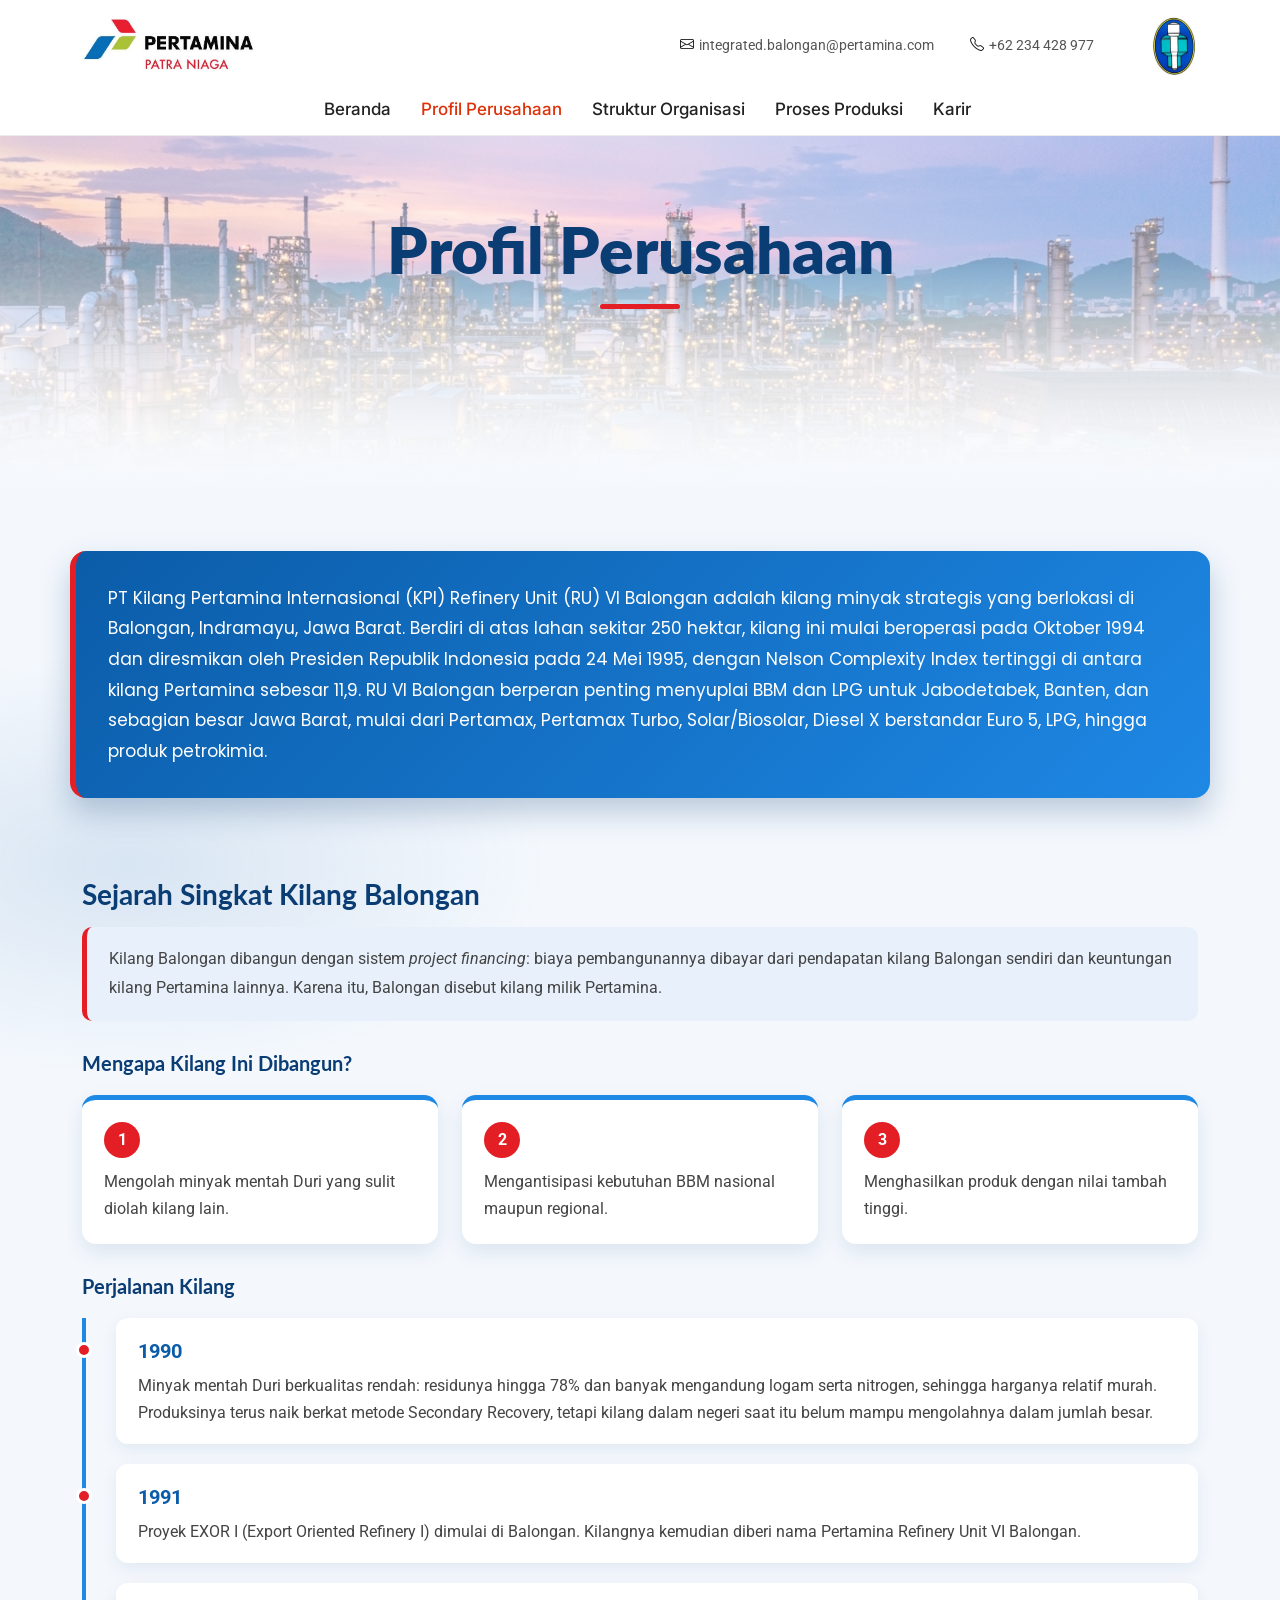
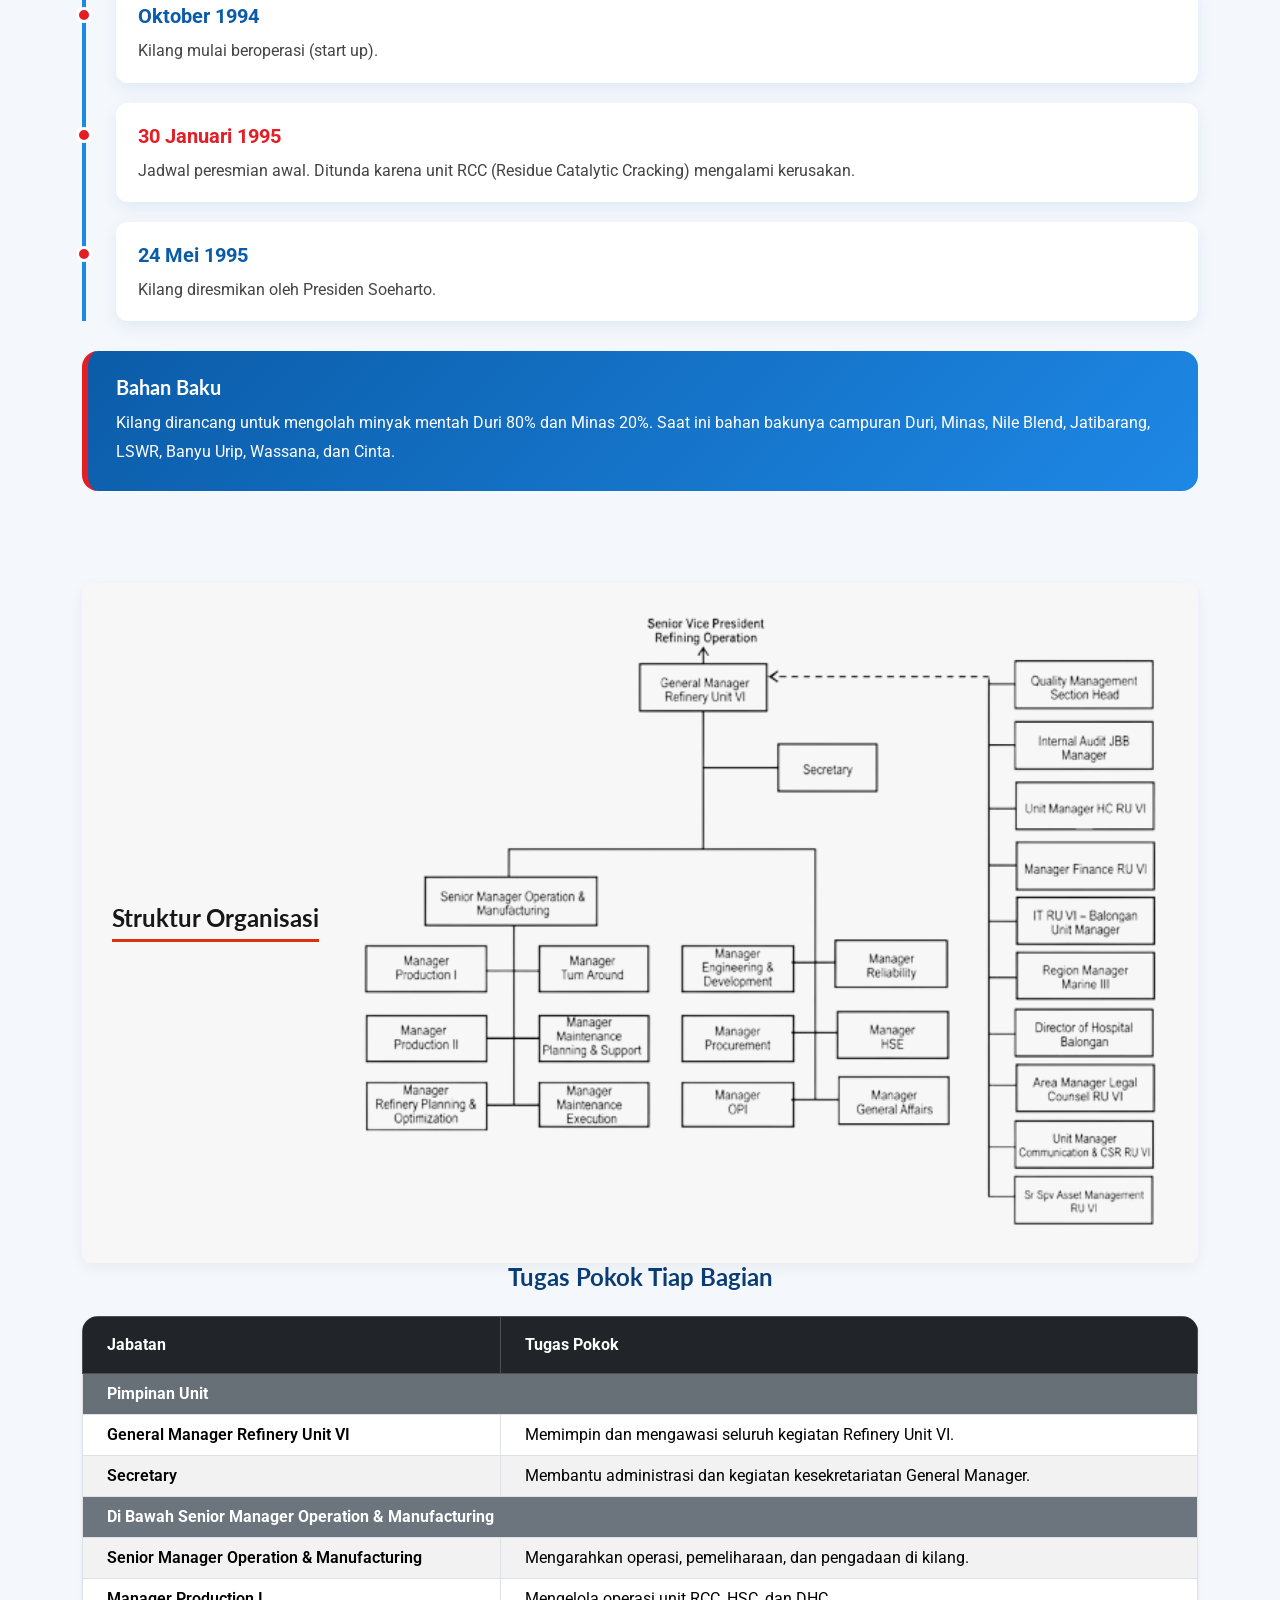
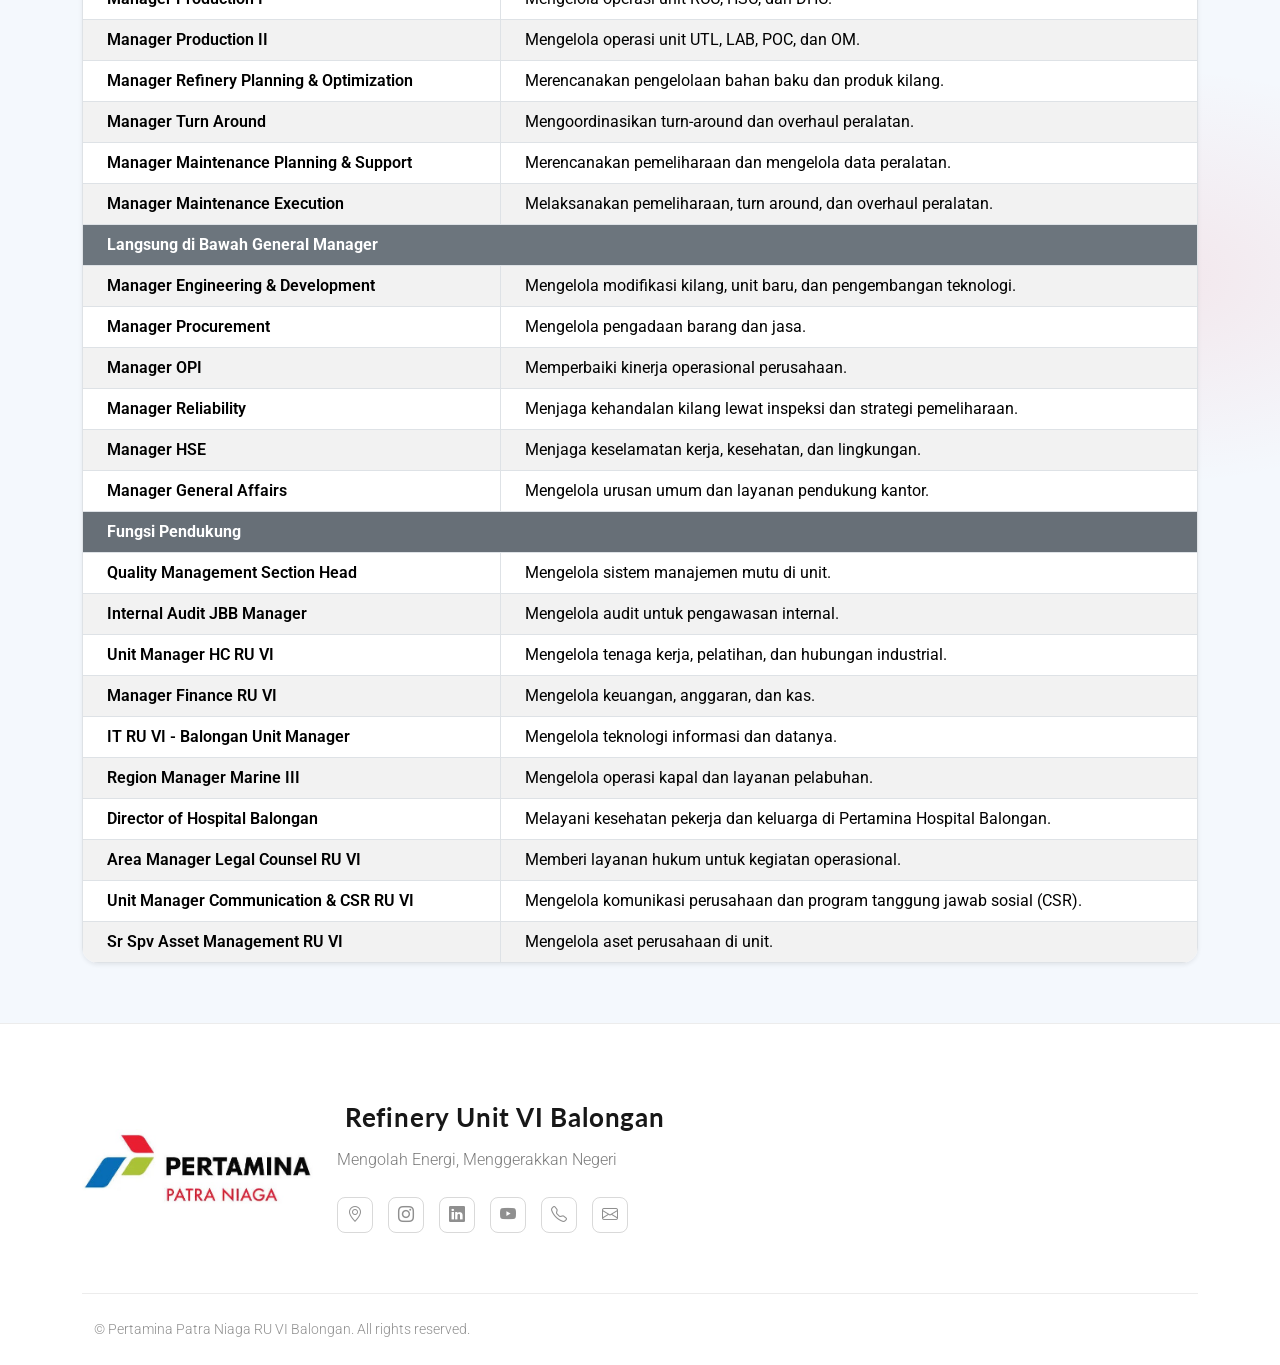
==== portfolio-details.html @ 39ef3013 "first commit" ====
<!DOCTYPE html>
<html lang="en">

<head>
  <meta charset="utf-8">
  <meta content="width=device-width, initial-scale=1.0" name="viewport">
  <title>Profil Perusahaan dan Struktur Organisasi</title>
  <meta name="description" content="">
  <meta name="keywords" content="">

  <!-- Favicons -->
  <link href="assets/img/favicon.png" rel="icon">
  <link href="assets/img/apple-touch-icon.png" rel="apple-touch-icon">

  <!-- Fonts -->
  <link href="https://fonts.googleapis.com" rel="preconnect">
  <link href="https://fonts.gstatic.com" rel="preconnect" crossorigin>
  <link href="https://fonts.googleapis.com/css2?family=Roboto:ital,wght@0,100;0,300;0,400;0,500;0,700;0,900;1,100;1,300;1,400;1,500;1,700;1,900&family=Lato:ital,wght@0,100;0,300;0,400;0,700;0,900;1,100;1,300;1,400;1,700;1,900&family=Inter:wght@100;200;300;400;500;600;700;800;900&display=swap" rel="stylesheet">

  <!-- Vendor CSS Files -->
  <link href="assets/vendor/bootstrap/css/bootstrap.min.css" rel="stylesheet">
  <link href="assets/vendor/bootstrap-icons/bootstrap-icons.css" rel="stylesheet">
  <link href="assets/vendor/aos/aos.css" rel="stylesheet">
  <link href="assets/vendor/glightbox/css/glightbox.min.css" rel="stylesheet">
  <link href="assets/vendor/swiper/swiper-bundle.min.css" rel="stylesheet">
  <link href="https://fonts.googleapis.com/css2?family=Poppins:wght@300;400;500&display=swap" rel="stylesheet">
  <!-- Main CSS File -->
  <link href="assets/css/main.css" rel="stylesheet">

  <!-- =======================================================
  * Template Name: FlexBiz
  * Template URL: https://bootstrapmade.com/flexbiz-bootstrap-business-template/
  * Updated: Aug 04 2025 with Bootstrap v5.3.7
  * Author: BootstrapMade.com
  * License: https://bootstrapmade.com/license/
  ======================================================== -->
</head>

<body class="portfolio-details-page" id="profil-perusahaan">

  <header id="header" class="header sticky-top">
    <div class="container-fluid container-xl position-relative">

      <div class="top-row d-flex align-items-center justify-content-between">
        <a href="index.html" class="logo d-flex align-items-center">
          <!-- Uncomment the line below if you also wish to use an image logo -->
          <!-- <img src="assets/img/logo.webp" alt=""> -->
           <img src="assets/img/Logo Pertamina.jpg" alt="Logo" class="logo-img">
          <h1 class="sitename"></h1>
        </a>

        <div class="d-flex align-items-center">
          <div class="social-links">
                       <a href="mailto:integrated.balongan@pertamina.com" class="email"><i class="bi bi-envelope"></i><span class="mailname">integrated.balongan@pertamina.com</span></a>
            <a href="tel:+62234428977" class="call"><i class="bi bi-telephone"></i><span class="callname">+62 234 428 977</span></a>
          </div>
          <img src="assets/img/Logo Patraniaga.png" alt="Logo" class="logo-kanan">
        </div>
      </div>

    </div>

    <div class="nav-wrap">
      <div class="container d-flex justify-content-center position-relative">
        <nav id="navmenu" class="navmenu">
           <ul>
            <li><a href="index.html" >Beranda</a></li>
          <li><a href="portfolio-details.html#profil-perusahaan">Profil Perusahaan</a></li>
          <li><a href="portfolio-details.html#struktur-organisasi">Struktur Organisasi</a></li>
          <li><a href="service-details.html">Proses Produksi</a></li>
          <li><a href="starter-page.html">Karir</a></li>
            </li>
          </ul>
          <i class="mobile-nav-toggle d-xl-none bi bi-list"></i>
        </nav>
      </div>
    </div>
  </header>
  <main class="main">

    <!-- Page Title -->
    <div class="page-title text-center">
      <div class="title-wrapper">
        <h1>Profil Perusahaan</h1>
      </div>
      </div>
    </div><!-- End Page Title -->

    <!-- Portfolio Details Section -->
    <section id="portfolio-details" class="portfolio-details section">

      <div class="container" data-aos="fade-up">
        <div class="row gy-4">
            <div class="portfolio-description" data-aos="fade-up" data-aos-delay="300">
              <p>
                PT Kilang Pertamina Internasional (KPI) Refinery Unit (RU) VI Balongan adalah kilang minyak strategis yang berlokasi di Balongan, Indramayu, Jawa Barat. Berdiri di atas lahan sekitar 250 hektar, kilang ini mulai beroperasi pada Oktober 1994 dan diresmikan oleh Presiden Republik Indonesia pada 24 Mei 1995, dengan Nelson Complexity Index tertinggi di antara kilang Pertamina sebesar 11,9. RU VI Balongan berperan penting menyuplai BBM dan LPG untuk Jabodetabek, Banten, dan sebagian besar Jawa Barat, mulai dari Pertamax, Pertamax Turbo, Solar/Biosolar, Diesel X berstandar Euro 5, LPG, hingga produk petrokimia.
              </p>
            </div>
          </div>
        <div class="row mt-5">
  <div class="col-12 sejarah-balongan" data-aos="fade-up">
    <h3>Sejarah Singkat Kilang Balongan</h3>

    <p class="pembuka">Kilang Balongan dibangun dengan sistem <em>project financing</em>: biaya pembangunannya dibayar dari pendapatan kilang Balongan sendiri dan keuntungan kilang Pertamina lainnya. Karena itu, Balongan disebut kilang milik Pertamina.</p>

    <h4>Mengapa Kilang Ini Dibangun?</h4>
    <div class="row g-4">
      <div class="col-md-4">
        <div class="alasan-kartu">
          <span class="nomor">1</span>
          <p>Mengolah minyak mentah Duri yang sulit diolah kilang lain.</p>
        </div>
      </div>
      <div class="col-md-4">
        <div class="alasan-kartu">
          <span class="nomor">2</span>
          <p>Mengantisipasi kebutuhan BBM nasional maupun regional.</p>
        </div>
      </div>
      <div class="col-md-4">
        <div class="alasan-kartu">
          <span class="nomor">3</span>
          <p>Menghasilkan produk dengan nilai tambah tinggi.</p>
        </div>
      </div>
    </div>
    <h4>Perjalanan Kilang</h4>
    <ul class="garis-waktu">
      <li>
        <span class="tahun">1990</span>
        <p>Minyak mentah Duri berkualitas rendah: residunya hingga 78% dan banyak mengandung logam serta nitrogen, sehingga harganya relatif murah. Produksinya terus naik berkat metode Secondary Recovery, tetapi kilang dalam negeri saat itu belum mampu mengolahnya dalam jumlah besar.</p>
      </li>
      <li>
        <span class="tahun">1991</span>
        <p>Proyek EXOR I (Export Oriented Refinery I) dimulai di Balongan. Kilangnya kemudian diberi nama Pertamina Refinery Unit VI Balongan.</p>
      </li>
      <li>
        <span class="tahun">Oktober 1994</span>
        <p>Kilang mulai beroperasi (start up).</p>
      </li>
      <li class="tertunda">
        <span class="tahun">30 Januari 1995</span>
        <p>Jadwal peresmian awal. Ditunda karena unit RCC (Residue Catalytic Cracking) mengalami kerusakan.</p>
      </li>
      <li>
        <span class="tahun">24 Mei 1995</span>
        <p>Kilang diresmikan oleh Presiden Soeharto.</p>
      </li>
    </ul>

    <div class="bahan-baku">
      <h4>Bahan Baku</h4>
      <p>Kilang dirancang untuk mengolah minyak mentah Duri 80% dan Minas 20%. Saat ini bahan bakunya campuran Duri, Minas, Nile Blend, Jatibarang, LSWR, Banyu Urip, Wassana, dan Cinta.</p>
    </div>
  </div>
</div>
      <!-- Tugas Pokok Tiap Bagian -->
        <div class="row mt-5 pt-4">
          <div class="col-12" data-aos="fade-up">
            <div class="additional-context" id="struktur-organisasi" style="display: flex; align-items: center; justify-content: center; gap: 30px; flex-wrap: wrap;">
              <h3 style="margin: 0;">Struktur Organisasi</h3>
              <img style="flex: 1; min-width: 300px; max-width: 900px; height: auto;" src="assets/img/Bagan-removebg-preview.png" alt="Struktur Organisasi" class="img-fluid">
            </div>
            <div class="tugas-struktur">
              <h4 class="fw-bold mb-4 text-center">Tugas Pokok Tiap Bagian</h4>
              <div class="table-responsive shadow-sm rounded-4 overflow-hidden">
                <table class="table table-bordered table-striped mb-0 align-middle">
                  <thead class="table-dark">
                    <tr>
                      <th class="py-3 px-4">Jabatan</th>
                      <th class="py-3 px-4">Tugas Pokok</th>
                    </tr>
                  </thead>
                  <tbody>
                    <tr>
                      <td colspan="2" class="kelompok fw-bold bg-secondary text-white px-4">Pimpinan Unit</td>
                    </tr>
                    <tr>
                      <td class="fw-semibold px-4">General Manager Refinery Unit VI</td>
                      <td class="px-4">Memimpin dan mengawasi seluruh kegiatan Refinery Unit VI.</td>
                    </tr>
                    <tr>
                      <td class="fw-semibold px-4">Secretary</td>
                      <td class="px-4">Membantu administrasi dan kegiatan kesekretariatan General Manager.</td>
                    </tr>

                    <tr>
                      <td colspan="2" class="kelompok fw-bold bg-secondary text-white px-4">Di Bawah Senior Manager Operation &amp; Manufacturing</td>
                    </tr>
                    <tr>
                      <td class="fw-semibold px-4">Senior Manager Operation &amp; Manufacturing</td>
                      <td class="px-4">Mengarahkan operasi, pemeliharaan, dan pengadaan di kilang.</td>
                    </tr>
                    <tr>
                      <td class="fw-semibold px-4">Manager Production I</td>
                      <td class="px-4">Mengelola operasi unit RCC, HSC, dan DHC.</td>
                    </tr>
                    <tr>
                      <td class="fw-semibold px-4">Manager Production II</td>
                      <td class="px-4">Mengelola operasi unit UTL, LAB, POC, dan OM.</td>
                    </tr>
                    <tr>
                      <td class="fw-semibold px-4">Manager Refinery Planning &amp; Optimization</td>
                      <td class="px-4">Merencanakan pengelolaan bahan baku dan produk kilang.</td>
                    </tr>
                    <tr>
                      <td class="fw-semibold px-4">Manager Turn Around</td>
                      <td class="px-4">Mengoordinasikan turn-around dan overhaul peralatan.</td>
                    </tr>
                    <tr>
                      <td class="fw-semibold px-4">Manager Maintenance Planning &amp; Support</td>
                      <td class="px-4">Merencanakan pemeliharaan dan mengelola data peralatan.</td>
                    </tr>
                    <tr>
                      <td class="fw-semibold px-4">Manager Maintenance Execution</td>
                      <td class="px-4">Melaksanakan pemeliharaan, turn around, dan overhaul peralatan.</td>
                    </tr>

                    <tr>
                      <td colspan="2" class="kelompok fw-bold bg-secondary text-white px-4">Langsung di Bawah General Manager</td>
                    </tr>
                    <tr>
                      <td class="fw-semibold px-4">Manager Engineering &amp; Development</td>
                      <td class="px-4">Mengelola modifikasi kilang, unit baru, dan pengembangan teknologi.</td>
                    </tr>
                    <tr>
                      <td class="fw-semibold px-4">Manager Procurement</td>
                      <td class="px-4">Mengelola pengadaan barang dan jasa.</td>
                    </tr>
                    <tr>
                      <td class="fw-semibold px-4">Manager OPI</td>
                      <td class="px-4">Memperbaiki kinerja operasional perusahaan.</td>
                    </tr>
                    <tr>
                      <td class="fw-semibold px-4">Manager Reliability</td>
                      <td class="px-4">Menjaga kehandalan kilang lewat inspeksi dan strategi pemeliharaan.</td>
                    </tr>
                    <tr>
                      <td class="fw-semibold px-4">Manager HSE</td>
                      <td class="px-4">Menjaga keselamatan kerja, kesehatan, dan lingkungan.</td>
                    </tr>
                    <tr>
                      <td class="fw-semibold px-4">Manager General Affairs</td>
                      <td class="px-4">Mengelola urusan umum dan layanan pendukung kantor.</td>
                    </tr>

                    <tr>
                      <td colspan="2" class="kelompok fw-bold bg-secondary text-white px-4">Fungsi Pendukung</td>
                    </tr>
                    <tr>
                      <td class="fw-semibold px-4">Quality Management Section Head</td>
                      <td class="px-4">Mengelola sistem manajemen mutu di unit.</td>
                    </tr>
                    <tr>
                      <td class="fw-semibold px-4">Internal Audit JBB Manager</td>
                      <td class="px-4">Mengelola audit untuk pengawasan internal.</td>
                    </tr>
                    <tr>
                      <td class="fw-semibold px-4">Unit Manager HC RU VI</td>
                      <td class="px-4">Mengelola tenaga kerja, pelatihan, dan hubungan industrial.</td>
                    </tr>
                    <tr>
                      <td class="fw-semibold px-4">Manager Finance RU VI</td>
                      <td class="px-4">Mengelola keuangan, anggaran, dan kas.</td>
                    </tr>
                    <tr>
                      <td class="fw-semibold px-4">IT RU VI - Balongan Unit Manager</td>
                      <td class="px-4">Mengelola teknologi informasi dan datanya.</td>
                    </tr>
                    <tr>
                      <td class="fw-semibold px-4">Region Manager Marine III</td>
                      <td class="px-4">Mengelola operasi kapal dan layanan pelabuhan.</td>
                    </tr>
                    <tr>
                      <td class="fw-semibold px-4">Director of Hospital Balongan</td>
                      <td class="px-4">Melayani kesehatan pekerja dan keluarga di Pertamina Hospital Balongan.</td>
                    </tr>
                    <tr>
                      <td class="fw-semibold px-4">Area Manager Legal Counsel RU VI</td>
                      <td class="px-4">Memberi layanan hukum untuk kegiatan operasional.</td>
                    </tr>
                    <tr>
                      <td class="fw-semibold px-4">Unit Manager Communication &amp; CSR RU VI</td>
                      <td class="px-4">Mengelola komunikasi perusahaan dan program tanggung jawab sosial (CSR).</td>
                    </tr>
                    <tr>
                      <td class="fw-semibold px-4">Sr Spv Asset Management RU VI</td>
                      <td class="px-4">Mengelola aset perusahaan di unit.</td>
                    </tr>
                  </tbody>
                </table>
              </div>
            </div>
        </div>
      </div>
    </section><!-- /Portfolio Details Section -->

  </main>

 <footer id="footer" class="footer position-relative">

    <div class="container">
      <div class="row gy-5">

        <div class="col-lg-8">
          <div class="footer-brand d-flex align-items-center gap-4 flex-wrap">
            <img src="assets/img/Logo Pertamina.jpg" alt="Logo Pertamina" class="logo-footer">
            <div>
            <a href="" class="logo d-flex align-items-center mb-3">
              <span class="sitename">Refinery Unit VI Balongan</span>
            </a>
            <p class="tagline">Mengolah Energi, Menggerakkan Negeri</p>

            <div class="social-links mt-4">
              <a href="https://www.google.com/maps/embed?pb=!1m18!1m12!1m3!1d7930.157109100944!2d108.38822104466223!3d-6.383862574426026!2m3!1f0!2f0!3f0!3m2!1i1024!2i768!4f13.1!3m3!1m2!1s0x2e6ebfa49e45f627%3A0xb98dcc72b9d40edd!2sPertamina%20RU%20VI%20Balongan!5e0!3m2!1sid!2sid!4v1793032020692!5m2!1sid!2sid" aria-label="Lokasi"><i class="bi bi-geo-alt"></i></a>
              <a href="https://www.instagram.com/pertamina_ru6?utm_source=ig_web_button_share_sheet&xtok=ZDNlZDc0MzIxNw==" target="_blank" rel="noopener" aria-label="Instagram"><i class="bi bi-instagram"></i></a>
              <a href="https://id.linkedin.com/company/pt-kilang-pertamina-internasional" target="_blank" rel="noopener" aria-label="LinkedIn"><i class="bi bi-linkedin"></i></a>
              <a href="https://www.youtube.com/@pertamina_ru6/featured" target="_blank" rel="noopener" aria-label="YouTube"><i class="bi bi-youtube"></i></a>
              <a href="tel:+62234428977" aria-label="Telepon"><i class="bi bi-telephone"></i></a>
              <a href="mailto:integrated.balongan@pertamina.com" aria-label="Email"><i class="bi bi-envelope"></i></a>
            </div>
          </div>
        </div>
      </div>
    </div>

    <div class="footer-bottom">
      <div class="container">
        <div class="row">
          <div class="col-12">
            <div class="footer-bottom-content">
            <p class="m-0 small">© Pertamina Patra Niaga RU VI Balongan. All rights reserved.</p>
            </div>
          </div>
        </div>
      </div>
    </div>

  </footer>

  <!-- Scroll Top -->
  <a href="#" id="scroll-top" class="scroll-top d-flex align-items-center justify-content-center"><i class="bi bi-arrow-up-short"></i></a>

  <!-- Preloader -->
  <div id="preloader">
    <div></div>
    <div></div>
    <div></div>
    <div></div>
  </div>

  <!-- Vendor JS Files -->
  <script src="assets/vendor/bootstrap/js/bootstrap.bundle.min.js"></script>
  <script src="assets/vendor/php-email-form/validate.js"></script>
  <script src="assets/vendor/aos/aos.js"></script>
  <script src="assets/vendor/glightbox/js/glightbox.min.js"></script>
  <script src="assets/vendor/purecounter/purecounter_vanilla.js"></script>
  <script src="assets/vendor/waypoints/noframework.waypoints.js"></script>
  <script src="assets/vendor/imagesloaded/imagesloaded.pkgd.min.js"></script>
  <script src="assets/vendor/isotope-layout/isotope.pkgd.min.js"></script>
  <script src="assets/vendor/swiper/swiper-bundle.min.js"></script>

  <!-- Main JS File -->
  <script src="assets/js/main.js"></script>
  <script>
    var header = document.querySelector('#header');
    var posisiTerakhir = 0;

    /* beri ruang di atas halaman setinggi header, karena header sekarang fixed */
    window.addEventListener('load', function () {
      document.body.style.paddingTop = header.offsetHeight + 'px';
    });

    /* gulir ke bawah: menu hilang, gulir ke atas: menu muncul */
    window.addEventListener('scroll', function () {
      var posisiSekarang = window.scrollY;

      if (posisiSekarang > posisiTerakhir && posisiSekarang > 100) {
        header.classList.add('menu-hidden');
      } else if (posisiSekarang < posisiTerakhir) {
        header.classList.remove('menu-hidden');
      }

      posisiTerakhir = posisiSekarang;
    });

    /* warna menu aktif: Profil di atas, Struktur saat bagian struktur sudah dekat */
    var linkProfil = document.querySelector('.nav-wrap a[href="portfolio-details.html#profil-perusahaan"]');
    var linkStruktur = document.querySelector('.nav-wrap a[href="portfolio-details.html#struktur-organisasi"]');
    var bagianStruktur = document.getElementById('struktur-organisasi');

    function cekMenuAktif() {
      var jarakDariAtas = bagianStruktur.getBoundingClientRect().top;

      if (jarakDariAtas <= 300) {
        linkStruktur.classList.add('active');
        linkProfil.classList.remove('active');
      } else {
        linkProfil.classList.add('active');
        linkStruktur.classList.remove('active');
      }
    }
    window.addEventListener('scroll', cekMenuAktif);
    window.addEventListener('load', cekMenuAktif);
    cekMenuAktif();
  </script>
</body>

</html>
---- assets/css/main.css ----
/**
* Template Name: FlexBiz
* Template URL: https://bootstrapmade.com/flexbiz-bootstrap-business-template/
* Updated: Aug 04 2025 with Bootstrap v5.3.7
* Author: BootstrapMade.com
* License: https://bootstrapmade.com/license/
*/

@charset "UTF-8";

/*--------------------------------------------------------------
# Font & Color Variables
# Help: https://bootstrapmade.com/color-system/
--------------------------------------------------------------*/
/* Fonts */
:root {
  --default-font: "Roboto",  system-ui, -apple-system, "Segoe UI", Roboto, "Helvetica Neue", Arial, "Noto Sans", "Liberation Sans", sans-serif, "Apple Color Emoji", "Segoe UI Emoji", "Segoe UI Symbol", "Noto Color Emoji";
  --heading-font: "Lato",  sans-serif;
  --nav-font: "Inter",  sans-serif;
}

/* Global Colors - The following color variables are used throughout the website. Updating them here will change the color scheme of the entire website */
:root { 
  --background-color: #ffffff; /* Background color for the entire website, including individual sections */
  --default-color: #444444; /* Default color used for the majority of the text content across the entire website */
  --heading-color: #171717; /* Color for headings, subheadings and title throughout the website */
  --accent-color: #dd3209; /* Accent color that represents your brand on the website. It's used for buttons, links, and other elements that need to stand out */
  --surface-color: #ffffff; /* The surface color is used as a background of boxed elements within sections, such as cards, icon boxes, or other elements that require a visual separation from the global background. */
  --contrast-color: #ffffff; /* Contrast color for text, ensuring readability against backgrounds of accent, heading, or default colors. */
}

/* Nav Menu Colors - The following color variables are used specifically for the navigation menu. They are separate from the global colors to allow for more customization options */
:root {
  --nav-color: #222222;  /* The default color of the main navmenu links */
  --nav-hover-color: #dd3209; /* Applied to main navmenu links when they are hovered over or active */
  --nav-mobile-background-color: #ffffff; /* Used as the background color for mobile navigation menu */
  --nav-dropdown-background-color: #171717; /* Used as the background color for dropdown items that appear when hovering over primary navigation items */
  --nav-dropdown-color: #222222; /* Used for navigation links of the dropdown items in the navigation menu. */
  --nav-dropdown-hover-color: #dd3209; /* Similar to --nav-hover-color, this color is applied to dropdown navigation links when they are hovered over. */
}

/* Color Presets - These classes override global colors when applied to any section or element, providing reuse of the sam color scheme. */

.light-background {
  --background-color: #f9f5f4;
  --surface-color: #ffffff;
}

.dark-background {
  --background-color: #060606;
  --default-color: #ffffff;
  --heading-color: #ffffff;
  --surface-color: #252525;
  --contrast-color: #ffffff;
}

/* Smooth scroll */
:root {
  scroll-behavior: smooth;
}

/*--------------------------------------------------------------
# General Styling & Shared Classes
--------------------------------------------------------------*/
body {
  color: var(--default-color);
  background-color: var(--background-color);
  font-family: var(--default-font);
}

a {
  color: var(--accent-color);
  text-decoration: none;
  transition: 0.3s;
}

a:hover {
  color: color-mix(in srgb, var(--accent-color), transparent 25%);
  text-decoration: none;
}

h1,
h2,
h3,
h4,
h5,
h6 {
  color: var(--heading-color);
  font-family: var(--heading-font);
}

/* PHP Email Form Messages
------------------------------*/
.php-email-form .error-message {
  display: none;
  background: #df1529;
  color: #ffffff;
  text-align: left;
  padding: 15px;
  margin-bottom: 24px;
  font-weight: 600;
}

.php-email-form .sent-message {
  display: none;
  color: #ffffff;
  background: #059652;
  text-align: center;
  padding: 15px;
  margin-bottom: 24px;
  font-weight: 600;
}

.php-email-form .loading {
  display: none;
  background: var(--surface-color);
  text-align: center;
  padding: 15px;
  margin-bottom: 24px;
}

.php-email-form .loading:before {
  content: "";
  display: inline-block;
  border-radius: 50%;
  width: 24px;
  height: 24px;
  margin: 0 10px -6px 0;
  border: 3px solid var(--accent-color);
  border-top-color: var(--surface-color);
  animation: php-email-form-loading 1s linear infinite;
}

@keyframes php-email-form-loading {
  0% {
    transform: rotate(0deg);
  }

  100% {
    transform: rotate(360deg);
  }
}

/*--------------------------------------------------------------
# Global Header
--------------------------------------------------------------*/
.header {
  color: var(--default-color);
  background-color: var(--background-color);
  transition: all 0.5s;
  z-index: 997;
  padding: 20px 0 0 0;
  border-bottom: 1px solid color-mix(in srgb, var(--default-color), transparent 90%);
}

.header .top-row {
  padding-bottom: 10px;
}

.header .top-row .logo {
  text-decoration: none;
}

.header .top-row .logo img {
  max-height: 40px;
  margin-right: 10px;
}

.header .top-row .logo .sitename {
  font-size: 24px;
  font-weight: 600;
  color: var(--heading-color);
  font-family: var(--heading-font);
  margin: 0;
}

.header .social-links a {
  color: var(--heading-color);
  padding: 0 8px;
  display: inline-block;
  font-size: 18px;
  transition: 0.3s;
}

.header .social-links a:hover {
  color: var(--accent-color);
}

@media (max-width: 1200px) {
  .header .social-links {
    padding-right: 40px;
  }
}

.header .nav-wrap {
  background-color: #ffffff;
}

.header .mobile-nav-toggle {
  position: fixed;
  top: 20px;
  right: 5px;
}

/* Global Header on Scroll
------------------------------*/
.scrolled .header {
  --background-color: #ffffff;
}

/*--------------------------------------------------------------
# Navigation Menu
--------------------------------------------------------------*/
/* Navmenu - Desktop */
@media (min-width: 1200px) {
  .navmenu {
    padding: 0;
  }

  .navmenu ul {
    margin: 0;
    padding: 0;
    display: flex;
    list-style: none;
    align-items: center;
  }

  .navmenu li {
    position: relative;
  }

  .navmenu a,
  .navmenu a:focus {
    color: var(--nav-color);
    padding: 18px 15px;
    font-size: 17px;
    font-family: var(--nav-font);
    font-weight: 500;
    display: flex;
    align-items: center;
    justify-content: space-between;
    white-space: nowrap;
    transition: 0.3s;
  }

  .navmenu a i,
  .navmenu a:focus i {
    font-size: 12px;
    line-height: 0;
    margin-left: 5px;
    transition: 0.3s;
  }

  .navmenu li:last-child a {
    padding-right: 0;
  }

  .navmenu li:hover>a,
  .navmenu .active,
  .navmenu .active:focus {
    color: var(--nav-hover-color);
  }

  .navmenu .dropdown ul {
    margin: 0;
    padding: 10px 0;
    background: var(--nav-dropdown-background-color);
    display: block;
    position: absolute;
    visibility: hidden;
    left: 14px;
    top: 130%;
    opacity: 0;
    transition: 0.3s;
    border-radius: 4px;
    z-index: 99;
    box-shadow: 0px 0px 30px rgba(0, 0, 0, 0.1);
  }

  .navmenu .dropdown ul li {
    min-width: 200px;
  }

  .navmenu .dropdown ul a {
    padding: 10px 20px;
    font-size: 15px;
    text-transform: none;
    color: var(--nav-dropdown-color);
  }

  .navmenu .dropdown ul a i {
    font-size: 12px;
  }

  .navmenu .dropdown ul a:hover,
  .navmenu .dropdown ul .active:hover,
  .navmenu .dropdown ul li:hover>a {
    color: var(--nav-dropdown-hover-color);
  }

  .navmenu .dropdown:hover>ul {
    opacity: 1;
    top: 100%;
    visibility: visible;
  }

  .navmenu .dropdown .dropdown ul {
    top: 0;
    left: -90%;
    visibility: hidden;
  }

  .navmenu .dropdown .dropdown:hover>ul {
    opacity: 1;
    top: 0;
    left: -100%;
    visibility: visible;
  }
}

/* Navmenu - Mobile */
@media (max-width: 1199px) {
  .mobile-nav-toggle {
    color: var(--nav-color);
    font-size: 28px;
    line-height: 0;
    margin-right: 10px;
    cursor: pointer;
    transition: color 0.3s;
  }

  .navmenu {
    padding: 0;
    z-index: 9997;
  }

  .navmenu ul {
    display: none;
    list-style: none;
    position: absolute;
    inset: 60px 20px 20px 20px;
    padding: 10px 0;
    margin: 0;
    border-radius: 6px;
    background-color: var(--nav-mobile-background-color);
    overflow-y: auto;
    transition: 0.3s;
    z-index: 9998;
    box-shadow: 0px 0px 30px rgba(0, 0, 0, 0.1);
  }

  .navmenu a,
  .navmenu a:focus {
    color: var(--nav-dropdown-color);
    padding: 10px 20px;
    font-family: var(--nav-font);
    font-size: 17px;
    font-weight: 500;
    display: flex;
    align-items: center;
    justify-content: space-between;
    white-space: nowrap;
    transition: 0.3s;
  }

  .navmenu a i,
  .navmenu a:focus i {
    font-size: 12px;
    line-height: 0;
    margin-left: 5px;
    width: 30px;
    height: 30px;
    display: flex;
    align-items: center;
    justify-content: center;
    border-radius: 50%;
    transition: 0.3s;
    background-color: color-mix(in srgb, var(--accent-color), transparent 90%);
  }

  .navmenu a i:hover,
  .navmenu a:focus i:hover {
    background-color: var(--accent-color);
    color: var(--contrast-color);
  }

  .navmenu a:hover,
  .navmenu .active,
  .navmenu .active:focus {
    color: var(--nav-dropdown-hover-color);
  }

  .navmenu .active i,
  .navmenu .active:focus i {
    background-color: var(--accent-color);
    color: var(--contrast-color);
    transform: rotate(180deg);
  }

  .navmenu .dropdown ul {
    position: static;
    display: none;
    z-index: 99;
    padding: 10px 0;
    margin: 10px 20px;
    background-color: var(--nav-dropdown-background-color);
    border: 1px solid color-mix(in srgb, var(--default-color), transparent 90%);
    box-shadow: none;
    transition: all 0.5s ease-in-out;
  }

  .navmenu .dropdown ul ul {
    background-color: rgba(33, 37, 41, 0.1);
  }

  .navmenu .dropdown>.dropdown-active {
    display: block;
    background-color: rgba(33, 37, 41, 0.03);
  }

  .mobile-nav-active {
    overflow: hidden;
  }

  .mobile-nav-active .mobile-nav-toggle {
    color: #fff;
    position: absolute;
    font-size: 32px;
    top: 15px;
    right: 15px;
    margin-right: 0;
    z-index: 9999;
  }

  .mobile-nav-active .navmenu {
    position: fixed;
    overflow: hidden;
    inset: 0;
    background: rgba(33, 37, 41, 0.8);
    transition: 0.3s;
  }

  .mobile-nav-active .navmenu>ul {
    display: block;
  }
}

/*--------------------------------------------------------------
# Global Footer
--------------------------------------------------------------*/
.footer {
  color: var(--default-color);
  background: var(--background-color);
  font-size: 15px;
  padding: 80px 0 0;
  position: relative;
  border-top: 1px solid color-mix(in srgb, var(--default-color), transparent 90%);
}

.footer .footer-brand h1,
.footer .footer-brand .logo {
  margin: 0;
  line-height: 1;
  font-weight: 600;
}

.footer .footer-brand h1 .sitename,
.footer .footer-brand .logo .sitename {
  font-family: var(--heading-font);
  font-size: 26px;
  letter-spacing: 0.8px;
  color: var(--heading-color);
}

.footer .footer-brand .tagline {
  color: color-mix(in srgb, var(--default-color), transparent 30%);
  font-size: 16px;
  line-height: 1.7;
  font-weight: 300;
  margin: 12px 0 0;
}

.footer .social-links {
  display: flex;
  gap: 15px;
  margin-top: 20px;
}

.footer .social-links a {
  display: flex;
  align-items: center;
  justify-content: center;
  width: 36px;
  height: 36px;
  border-radius: 8px;
  background-color: transparent;
  color: color-mix(in srgb, var(--default-color), transparent 40%);
  transition: all 0.3s ease;
  text-decoration: none;
  border: 1px solid color-mix(in srgb, var(--default-color), transparent 80%);
}

.footer .social-links a:hover {
  background-color: var(--accent-color);
  color: var(--contrast-color);
  transform: translateY(-3px);
  border-color: var(--accent-color);
}

.footer .social-links a i {
  font-size: 16px;
}

.footer .footer-links-grid h5 {
  color: var(--heading-color);
  font-size: 16px;
  font-weight: 500;
  margin-bottom: 20px;
  font-family: var(--heading-font);
  letter-spacing: 0.5px;
}

.footer .footer-links-grid ul {
  list-style: none;
  padding: 0;
  margin: 0;
}

.footer .footer-links-grid ul li {
  margin-bottom: 12px;
}

.footer .footer-links-grid ul li a {
  color: color-mix(in srgb, var(--default-color), transparent 25%);
  text-decoration: none;
  font-size: 15px;
  font-weight: 300;
  transition: all 0.3s ease;
  position: relative;
  padding-left: 10px;
}

.footer .footer-links-grid ul li a::before {
  content: "→";
  position: absolute;
  left: 0;
  opacity: 0;
  transition: all 0.3s ease;
  color: var(--accent-color);
}

.footer .footer-links-grid ul li a:hover {
  color: var(--accent-color);
  padding-left: 16px;
}

.footer .footer-links-grid ul li a:hover::before {
  opacity: 1;
}

.footer .footer-cta h5 {
  color: var(--heading-color);
  font-size: 16px;
  font-weight: 500;
  margin-bottom: 18px;
  font-family: var(--heading-font);
}

.footer .footer-cta .btn-outline {
  background: transparent;
  color: var(--heading-color);
  border: 1px solid color-mix(in srgb, var(--default-color), transparent 70%);
  padding: 10px 24px;
  font-size: 14px;
  font-weight: 500;
  border-radius: 4px;
  transition: all 0.3s ease;
  text-transform: uppercase;
  letter-spacing: 0.8px;
}

.footer .footer-cta .btn-outline:hover {
  background: var(--accent-color);
  color: var(--contrast-color);
  border-color: var(--accent-color);
  transform: translateY(-2px);
}

.footer .footer-bottom {
  margin-top: 60px;
  padding: 25px 0;
  border-top: 1px solid color-mix(in srgb, var(--default-color), transparent 90%);
}

.footer .footer-bottom .footer-bottom-content {
  display: flex;
  justify-content: space-between;
  align-items: center;
}

@media (max-width: 768px) {
  .footer .footer-bottom .footer-bottom-content {
    flex-direction: column;
    gap: 15px;
    text-align: center;
  }
}

.footer .footer-bottom .footer-bottom-content p {
  margin: 0;
  color: color-mix(in srgb, var(--default-color), transparent 40%);
  font-size: 14px;
  font-weight: 300;
}

.footer .footer-bottom .footer-bottom-content p .sitename {
  color: var(--heading-color);
  font-weight: 500;
}

.footer .footer-bottom .footer-bottom-content .credits {
  font-size: 13px;
  color: color-mix(in srgb, var(--default-color), transparent 50%);
}

.footer .footer-bottom .footer-bottom-content .credits a {
  color: var(--accent-color);
  text-decoration: none;
  font-weight: 400;
}

.footer .footer-bottom .footer-bottom-content .credits a:hover {
  text-decoration: underline;
}

@media (max-width: 991px) {
  .footer .footer-links-grid {
    margin-bottom: 30px;
  }

  .footer .footer-cta {
    text-align: center;
  }
}

@media (max-width: 768px) {
  .footer {
    padding: 60px 0 0;
  }

  .footer .row {
    text-align: center;
  }

  .footer .footer-brand,
  .footer .footer-links-grid,
  .footer .footer-cta {
    margin-bottom: 40px;
  }

  .footer .footer-links-grid .col-6 {
    margin-bottom: 30px;
  }

  .footer .footer-links-grid h5 {
    text-align: left;
  }

  .footer .footer-links-grid ul {
    text-align: left;
    display: inline-block;
  }
}

/*--------------------------------------------------------------
# Preloader
--------------------------------------------------------------*/
#preloader {
  position: fixed;
  inset: 0;
  z-index: 9999;
  overflow: hidden;
  background-color: var(--background-color);
  transition: all 0.6s ease-out;
  width: 100%;
  height: 100vh;
  display: flex;
  align-items: center;
  justify-content: center;
}

#preloader div {
  width: 13px;
  height: 13px;
  background-color: var(--accent-color);
  border-radius: 50%;
  animation-timing-function: cubic-bezier(0, 1, 1, 0);
  position: absolute;
  left: 50%;
}

#preloader div:nth-child(1) {
  left: calc(50% + 8px);
  animation: animate-preloader-1 0.6s infinite;
}

#preloader div:nth-child(2) {
  left: calc(50% + 8px);
  animation: animate-preloader-2 0.6s infinite;
}

#preloader div:nth-child(3) {
  left: calc(50% + 32px);
  animation: animate-preloader-2 0.6s infinite;
}

#preloader div:nth-child(4) {
  left: calc(50% + 56px);
  animation: animate-preloader-3 0.6s infinite;
}

@keyframes animate-preloader-1 {
  0% {
    transform: scale(0);
  }

  100% {
    transform: scale(1);
  }
}

@keyframes animate-preloader-3 {
  0% {
    transform: scale(1);
  }

  100% {
    transform: scale(0);
  }
}

@keyframes animate-preloader-2 {
  0% {
    transform: translate(0, 0);
  }

  100% {
    transform: translate(24px, 0);
  }
}

/*--------------------------------------------------------------
# Scroll Top Button
--------------------------------------------------------------*/
.scroll-top {
  position: fixed;
  visibility: hidden;
  opacity: 0;
  right: 15px;
  bottom: 15px;
  z-index: 99999;
  background-color: var(--accent-color);
  width: 40px;
  height: 40px;
  border-radius: 4px;
  transition: all 0.4s;
}

.scroll-top i {
  font-size: 24px;
  color: var(--contrast-color);
  line-height: 0;
}

.scroll-top:hover {
  background-color: color-mix(in srgb, var(--accent-color), transparent 20%);
  color: var(--contrast-color);
}

.scroll-top.active {
  visibility: visible;
  opacity: 1;
}

/*--------------------------------------------------------------
# Disable aos animation delay on mobile devices
--------------------------------------------------------------*/
@media screen and (max-width: 768px) {
  [data-aos-delay] {
    transition-delay: 0 !important;
  }
}

/*--------------------------------------------------------------
# Global Page Titles & Breadcrumbs
--------------------------------------------------------------*/
.page-title {
  text-align: center;
  padding: 20px 0;
}

.page-title .breadcrumbs {
  margin-bottom: 1.5rem;
}

.page-title .breadcrumbs .breadcrumb {
  justify-content: center;
  margin: 0;
  padding: 0;
  background: none;
}

.page-title .breadcrumbs .breadcrumb .breadcrumb-item {
  font-size: 0.9rem;
  color: color-mix(in srgb, var(--default-color), transparent 30%);
}

.page-title .breadcrumbs .breadcrumb .breadcrumb-item.active {
  color: var(--accent-color);
}

.page-title .breadcrumbs .breadcrumb .breadcrumb-item a {
  color: inherit;
  text-decoration: none;
  transition: color 0.3s ease;
}

.page-title .breadcrumbs .breadcrumb .breadcrumb-item a:hover {
  color: var(--accent-color);
}

.page-title .breadcrumbs .breadcrumb .breadcrumb-item a i {
  font-size: 0.9rem;
  margin-right: 0.2rem;
}

.page-title .breadcrumbs .breadcrumb .breadcrumb-item+.breadcrumb-item::before {
  color: color-mix(in srgb, var(--default-color), transparent 50%);
}

.page-title .title-wrapper {
  max-width: 800px;
  margin: 0 auto;
  padding: 1rem 0;
}

.page-title .title-wrapper h1 {
  font-size: 2.5rem;
  margin-bottom: 1rem;
  font-weight: 700;
  color: var(--heading-color);
}

.page-title .title-wrapper p {
  font-size: 1.1rem;
  color: color-mix(in srgb, var(--default-color), transparent 20%);
  margin: 0;
  line-height: 1.6;
}

@media (max-width: 768px) {
  .page-title .title-wrapper h1 {
    font-size: 2rem;
  }

  .page-title .title-wrapper p {
    font-size: 1rem;
  }
}

@media (max-width: 576px) {
  .page-title .title-wrapper h1 {
    font-size: 1.75rem;
  }
}

/*--------------------------------------------------------------
# Global Sections
--------------------------------------------------------------*/
section,
.section {
  color: var(--default-color);
  background-color: var(--background-color);
  padding: 60px 0;
  scroll-margin-top: 135px;
  overflow: clip;
}

@media (max-width: 1199px) {

  section,
  .section {
    scroll-margin-top: 70px;
  }
}

/*--------------------------------------------------------------
# Global Section Titles
--------------------------------------------------------------*/
.section-title {
  text-align: center;
  padding-bottom: 60px;
  position: relative;
}

.section-title h2 {
  font-size: 40px;
  font-weight: 700;
  margin-bottom: 20px;
  padding-bottom: 20px;
  position: relative;
}

.section-title h2:before {
  content: "";
  position: absolute;
  display: block;
  width: 160px;
  height: 1px;
  background: color-mix(in srgb, var(--default-color), transparent 60%);
  left: 0;
  right: 0;
  bottom: 1px;
  margin: auto;
}

.section-title h2::after {
  content: "";
  position: absolute;
  display: block;
  width: 60px;
  height: 3px;
  background: var(--accent-color);
  left: 0;
  right: 0;
  bottom: 0;
  margin: auto;
}

.section-title p {
  margin-bottom: 0;
}

/*--------------------------------------------------------------
# Hero Section
--------------------------------------------------------------*/
.hero {
  padding-top: 100px;
  min-height: 60vh;
  display: grid;
  align-items: center;
  position: relative;
  padding-bottom: 60px;
  /* Decorative background */
  /* Swiper default fix if used somewhere inside */
}

.hero::before {
  content: "";
  position: absolute;
  inset: 0;
  background: radial-gradient(1200px 600px at 10% 20%, color-mix(in srgb, var(--accent-color), transparent 88%), transparent 70%), radial-gradient(900px 500px at 90% 80%, color-mix(in srgb, var(--heading-color), transparent 92%), transparent 70%);
  pointer-events: none;
  z-index: 0;
}

.hero .hero-card {
  position: relative;
  z-index: 1;
  border-radius: 16px;
  background: var(--surface-color);
  padding: 32px;
  border: 1px solid color-mix(in srgb, var(--default-color), transparent 88%);
  overflow: hidden;
}

.hero .hero-card .eyebrow {
  font-size: 13px;
  font-weight: 600;
  color: color-mix(in srgb, var(--default-color), transparent 30%);
  background: color-mix(in srgb, var(--accent-color), transparent 90%);
  padding: 6px 12px;
  border-radius: 999px;
}

.hero .hero-card .eyebrow i {
  color: var(--accent-color);
}

.hero .hero-card .content h2 {
  margin: 0;
  line-height: 1.15;
}

.hero .hero-card .content p {
  color: color-mix(in srgb, var(--default-color), transparent 25%);
  margin: 0;
}
#hero .hero-card .content p.lead {
  font-family: "Poppins", sans-serif;
}

.hero .hero-card .btn-primary-ghost {
  display: inline-flex;
  align-items: center;
  gap: 6px;
  padding: 10px 18px;
  border-radius: 10px;
  color: var(--contrast-color);
  background: var(--accent-color);
  border: 1px solid color-mix(in srgb, var(--accent-color), transparent 30%);
  transition: 0.3s;
}

.hero .hero-card .btn-primary-ghost:hover {
  background: color-mix(in srgb, var(--accent-color), transparent 12%);
  color: var(--contrast-color);
  transform: translateY(-2px);
}

.hero .hero-card .btn-video {
  font-weight: 600;
  color: var(--heading-color);
  transition: 0.3s;
}

.hero .hero-card .btn-video .play-icon {
  width: 36px;
  height: 36px;
  border-radius: 50%;
  background: color-mix(in srgb, var(--accent-color), transparent 90%);
  color: var(--accent-color);
  transition: 0.3s;
}

.hero .hero-card .btn-video:hover {
  color: var(--accent-color);
}

.hero .hero-card .btn-video:hover .play-icon {
  background: color-mix(in srgb, var(--accent-color), transparent 80%);
  transform: scale(1.05);
}

.hero .hero-card .mini-stats .stat {
  font-size: 14px;
  color: color-mix(in srgb, var(--default-color), transparent 25%);
}

.hero .hero-card .mini-stats .stat i {
  color: var(--accent-color);
}

.hero .media-stack {
  position: relative;
  z-index: 1;
  max-width: 520px;
  margin-inline: auto;
}

.hero .media-stack .media {
  border-radius: 16px;
  overflow: hidden;
  border: 1px solid color-mix(in srgb, var(--default-color), transparent 88%);
  background: var(--surface-color);
  transform-origin: center;
  transition: 0.3s;
}

.hero .media-stack .media img {
  display: block;
  width: 100%;
  height: auto;
}

.hero .media-stack .media:hover {
  transform: translateY(-4px);
}

.hero .media-stack .primary {
  transform: rotate(-2deg);
}

.hero .media-stack .secondary {
  position: absolute;
  width: 70%;
  right: -8%;
  bottom: -10%;
  transform: rotate(6deg);
  box-shadow: 0 12px 40px color-mix(in srgb, var(--default-color), transparent 80%);
}

@media (max-width: 992px) {
  .hero .media-stack .secondary {
    right: -2%;
    bottom: -6%;
    width: 68%;
  }
}

.hero .media-stack .floating-badge {
  position: absolute;
  top: -14px;
  left: -14px;
  background: var(--surface-color);
  border: 1px solid color-mix(in srgb, var(--default-color), transparent 88%);
  border-radius: 999px;
  padding: 8px 14px;
  font-size: 13px;
  color: color-mix(in srgb, var(--default-color), transparent 20%);
  animation: floatY 4s ease-in-out infinite;
}

.hero .media-stack .floating-badge i {
  color: var(--accent-color);
}

@keyframes floatY {
  0% {
    transform: translateY(0);
  }

  50% {
    transform: translateY(-8px);
  }

  100% {
    transform: translateY(0);
  }
}

.hero .swiper-wrapper {
  height: auto !important;
}

@media (max-width: 1200px) {
  .hero .hero-card {
    padding: 28px;
  }
}

@media (max-width: 992px) {
  .hero {
    min-height: auto;
    padding: 80px 0 40px;
  }

  .hero .hero-card .content h2 {
    font-size: clamp(28px, 4vw, 36px);
  }
}

@media (max-width: 576px) {
  .hero .hero-card {
    padding: 22px;
  }

  .hero .media-stack .floating-badge {
    transform: scale(0.95);
  }
}

/*--------------------------------------------------------------
# Featured Services Section
--------------------------------------------------------------*/
.featured-services .service-item {
  height: 100%;
  padding: 2rem;
  background-color: var(--surface-color);
  border-radius: 12px;
  box-shadow: 0 5px 25px -5px rgba(0, 0, 0, 0.05);
  transition: all 0.3s ease-in-out;
  position: relative;
  overflow: hidden;
}

.featured-services .service-item::before {
  content: "";
  position: absolute;
  top: 0;
  left: 0;
  width: 3px;
  height: 0;
  background-color: var(--accent-color);
  transition: height 0.3s ease-in-out;
}

.featured-services .service-item:hover {
  transform: translateY(-5px);
  box-shadow: 0 8px 30px -5px rgba(0, 0, 0, 0.08);
}

.featured-services .service-item:hover::before {
  height: 100%;
}

.featured-services .service-item:hover .icon i {
  transform: scale(1.1) rotate(5deg);
  color: var(--accent-color);
}

.featured-services .service-item:hover .link-item i {
  transform: translateX(5px);
}

.featured-services .service-item .icon {
  margin-bottom: 1.5rem;
}

.featured-services .service-item .icon i {
  font-size: 2.5rem;
  color: color-mix(in srgb, var(--accent-color), transparent 15%);
  transition: all 0.3s ease-in-out;
}

.featured-services .service-item h3 {
  font-size: 1.5rem;
  margin-bottom: 1rem;
  font-weight: 600;
  color: var(--heading-color);
  font-family: var(--heading-font);
  font-family: "Poppins", sans-serif;
}

.featured-services .service-item p {
  color: color-mix(in srgb, var(--default-color), transparent 25%);
  font-size: 1rem;
  line-height: 1.6;
  margin-bottom: 1.5rem;
  font-family: "Poppins", sans-serif;
}

.featured-services .service-item .card-links {
  margin-top: auto;
}

.featured-services .service-item .card-links .link-item {
  display: inline-flex;
  align-items: center;
  color: var(--accent-color);
  font-weight: 500;
  font-size: 0.95rem;
  transition: color 0.3s ease;
}

.featured-services .service-item .card-links .link-item i {
  margin-left: 0.5rem;
  font-size: 1.1rem;
  transition: transform 0.3s ease;
}

.featured-services .service-item .card-links .link-item:hover {
  color: color-mix(in srgb, var(--accent-color), transparent 25%);
}

@media (max-width: 991px) {
  .featured-services .card-item {
    padding: 1.75rem;
  }

  .featured-services .card-item h3 {
    font-size: 1.35rem;
  }

  .featured-services .card-item .icon i {
    font-size: 2.25rem;
  }
}

@media (max-width: 767px) {
  .featured-services .card-item {
    padding: 1.5rem;
  }

  .featured-services .card-item h3 {
    font-size: 1.25rem;
  }

  .featured-services .card-item .icon i {
    font-size: 2rem;
  }

  .featured-services .card-item:hover {
    transform: translateY(-3px);
  }
}

/*--------------------------------------------------------------
# About Section
--------------------------------------------------------------*/
.about {
  /* tokens */
  --card-radius: 16px;
  --soft-border: color-mix(in srgb, var(--default-color), transparent 88%);
  --muted-text: color-mix(in srgb, var(--default-color), transparent 28%);
  --muted-strong: color-mix(in srgb, var(--default-color), transparent 18%);
  --accent-soft: color-mix(in srgb, var(--accent-color), transparent 88%);
  --accent-softer: color-mix(in srgb, var(--accent-color), transparent 92%);
}

.about .intro-card {
  background: var(--surface-color);
  border: 1px solid var(--soft-border);
  border-radius: calc(var(--card-radius) + 4px);
  padding: 32px;
  box-shadow: 0 30px 60px color-mix(in srgb, var(--default-color), transparent 90%);
}

@media (max-width: 576px) {
  .about .intro-card {
    padding: 22px;
  }
}

.about .intro-card .intro-head {
  margin-bottom: 1rem;
}

.about .intro-card .intro-head .kicker {
  display: inline-flex;
  align-items: center;
  gap: 6px;
  padding: 6px 12px;
  border-radius: 999px;
  font-size: 12px;
  font-weight: 600;
  letter-spacing: 0.4px;
  color: var(--accent-color);
  background: var(--accent-softer);
}

.about .intro-card .intro-head h2 {
  margin-top: 12px;
  margin-bottom: 0.75rem;
  font-size: 2.125rem;
  line-height: 1.25;
  font-weight: 700;
}

@media (max-width: 768px) {
  .about .intro-card .intro-head h2 {
    font-size: 1.875rem;
  }
}

.about .intro-card .intro-body .lead {
  font-size: 1.125rem;
  color: var(--muted-strong);
  line-height: 1.7;
  margin-bottom: 0.75rem;
}

.about .intro-card .intro-body p {
  color: var(--muted-text);
  line-height: 1.75;
  margin-bottom: 1rem;
}

.about .intro-card .feature-list {
  margin-top: 0.25rem;
  margin-bottom: 1.25rem;
}

.about .intro-card .feature-list .feature-item {
  display: flex;
  gap: 14px;
  padding: 14px 14px;
  border: 1px dashed var(--soft-border);
  border-radius: var(--card-radius);
  background: color-mix(in srgb, var(--background-color), var(--surface-color) 50%);
  transition: all 0.3s ease;
}

.about .intro-card .feature-list .feature-item:hover {
  border-color: color-mix(in srgb, var(--accent-color), transparent 60%);
  transform: translateY(-2px);
  box-shadow: 0 10px 24px color-mix(in srgb, var(--default-color), transparent 92%);
}

.about .intro-card .feature-list .feature-item i {
  flex: 0 0 44px;
  height: 44px;
  width: 44px;
  border-radius: 10px;
  display: grid;
  place-items: center;
  color: var(--accent-color);
  background: var(--accent-soft);
  font-size: 18px;
}

.about .intro-card .feature-list .feature-item .text h6 {
  margin: 0 0 4px 0;
  font-size: 1rem;
  font-weight: 700;
}

.about .intro-card .feature-list .feature-item .text p {
  margin: 0;
  font-size: 0.95rem;
  color: var(--muted-text);
}

.about .intro-card .metric-band {
  margin: 18px 0 22px;
  display: flex;
  align-items: center;
  gap: 18px;
  padding: 14px 16px;
  background: color-mix(in srgb, var(--accent-color), transparent 94%);
  border: 1px solid var(--soft-border);
  border-radius: calc(var(--card-radius) + 2px);
}

@media (max-width: 576px) {
  .about .intro-card .metric-band {
    gap: 12px;
    padding: 12px;
  }
}

.about .intro-card .metric-band .metric {
  display: grid;
  gap: 2px;
}

.about .intro-card .metric-band .metric .value {
  font-family: var(--heading-font);
  font-weight: 800;
  color: var(--accent-color);
  font-size: 1.75rem;
  line-height: 1;
}

.about .intro-card .metric-band .metric .label {
  font-size: 0.8rem;
  color: var(--muted-text);
  text-transform: uppercase;
  letter-spacing: 0.08em;
}

.about .intro-card .metric-band .divider {
  width: 1px;
  height: 34px;
  background: var(--soft-border);
}

@media (max-width: 576px) {
  .about .intro-card .metric-band .divider {
    height: 28px;
  }
}

.about .intro-card .actions .btn.btn-accent {
  background: var(--accent-color);
  color: var(--contrast-color);
  border-radius: 10px;
  padding: 12px 22px;
  font-weight: 600;
  border: 1px solid var(--accent-color);
  box-shadow: 0 8px 20px color-mix(in srgb, var(--accent-color), transparent 70%);
  transition: all 0.3s ease;
}

.about .intro-card .actions .btn.btn-accent:hover {
  background: color-mix(in srgb, var(--accent-color), black 14%);
  border-color: color-mix(in srgb, var(--accent-color), black 14%);
  transform: translateY(-2px);
  box-shadow: 0 12px 26px color-mix(in srgb, var(--accent-color), transparent 62%);
}

.about .intro-card .actions .link-more {
  display: inline-flex;
  align-items: center;
  gap: 6px;
  font-weight: 600;
  color: var(--heading-color);
  position: relative;
}

.about .intro-card .actions .link-more::after {
  content: "";
  position: absolute;
  left: 0;
  bottom: -2px;
  width: 100%;
  height: 2px;
  background: var(--accent-color);
  transform: scaleX(0);
  transform-origin: left;
  transition: transform 0.3s ease;
}

.about .intro-card .actions .link-more:hover {
  color: var(--accent-color);
}

.about .intro-card .actions .link-more:hover::after {
  transform: scaleX(1);
}

.about .showcase {
  height: 100%;
  display: grid;
  gap: 16px;
  grid-template-rows: 1fr auto;
}

.about .showcase .showcase-main {
  position: relative;
  margin: 0;
  overflow: hidden;
  border-radius: calc(var(--card-radius) + 4px);
  border: 1px solid var(--soft-border);
  box-shadow: 0 24px 50px color-mix(in srgb, var(--default-color), transparent 88%);
}

.about .showcase .showcase-main img {
  width: 100%;
  height: 100%;
  object-fit: cover;
  display: block;
}

.about .showcase .showcase-main .badge-note {
  position: absolute;
  left: 14px;
  bottom: 14px;
  display: inline-flex;
  gap: 10px;
  align-items: center;
  padding: 10px 12px;
  background: var(--surface-color);
  border-radius: 12px;
  border: 1px solid var(--soft-border);
  box-shadow: 0 10px 24px color-mix(in srgb, var(--default-color), transparent 90%);
}

.about .showcase .showcase-main .badge-note i {
  color: var(--accent-color);
  background: var(--accent-soft);
  width: 38px;
  height: 38px;
  border-radius: 8px;
  display: grid;
  place-items: center;
  font-size: 16px;
}

.about .showcase .showcase-main .badge-note strong {
  display: block;
  line-height: 1.1;
  color: var(--heading-color);
}

.about .showcase .showcase-main .badge-note small {
  display: block;
  color: var(--muted-text);
}

.about .showcase .showcase-grid {
  display: grid;
  grid-template-columns: 1fr 1fr;
  gap: 16px;
}

.about .showcase .showcase-grid .mini {
  margin: 0;
  border-radius: var(--card-radius);
  overflow: hidden;
  border: 1px solid var(--soft-border);
  background: var(--surface-color);
  transition: transform 0.3s ease, box-shadow 0.3s ease;
}

.about .showcase .showcase-grid .mini img {
  width: 100%;
  height: 160px;
  object-fit: cover;
  display: block;
}

@media (min-width: 992px) {
  .about .showcase .showcase-grid .mini img {
    height: 140px;
  }
}

.about .showcase .showcase-grid .mini:hover {
  transform: translateY(-3px);
  box-shadow: 0 16px 30px color-mix(in srgb, var(--default-color), transparent 90%);
}

/*--------------------------------------------------------------
# Clients Section
--------------------------------------------------------------*/
.clients {
  padding: 30px 0;
}

.clients .clients-wrapper {
  position: relative;
}

.clients .clients-wrapper::before,
.clients .clients-wrapper::after {
  content: "";
  position: absolute;
  top: 0;
  bottom: 0;
  width: 100px;
  z-index: 2;
  pointer-events: none;
}

.clients .clients-wrapper::before {
  left: 0;
  background: linear-gradient(to right, var(--background-color), transparent);
}

.clients .clients-wrapper::after {
  right: 0;
  background: linear-gradient(to left, var(--background-color), transparent);
}

.clients .clients-track {
  display: flex;
  gap: 30px;
  padding: 30px;
  overflow-x: auto;
  scroll-behavior: smooth;
  -webkit-overflow-scrolling: touch;
  scrollbar-width: none;
}

.clients .clients-track::-webkit-scrollbar {
  display: none;
}

.clients .client-logo {
  flex: 0 0 auto;
  width: 180px;
  height: 140px;
  display: flex;
  align-items: center;
  justify-content: center;
  padding: 20px;
  background-color: var(--surface-color);
  border-radius: 16px;
  transition: all 0.4s cubic-bezier(0.4, 0, 0.2, 1);
}

.clients .client-logo img {
  max-width: 100%;
  max-height: 80px;
  object-fit: contain;
  filter: grayscale(100%);
  opacity: 0.6;
  transition: all 0.4s cubic-bezier(0.4, 0, 0.2, 1);
}

.clients .client-logo:hover {
  transform: scale(1.05);
  box-shadow: 0 8px 24px color-mix(in srgb, var(--accent-color) 15%, transparent);
  background-color: color-mix(in srgb, var(--surface-color) 98%, var(--accent-color));
}

.clients .client-logo:hover img {
  filter: grayscale(0);
  opacity: 1;
}

@media (max-width: 991px) {
  .clients .client-logo {
    width: 160px;
    height: 120px;
  }

  .clients .client-logo img {
    max-height: 70px;
  }
}

@media (max-width: 767px) {
  .clients .client-logo {
    width: 140px;
    height: 100px;
    padding: 15px;
  }

  .clients .client-logo img {
    max-height: 60px;
  }

  .clients .clients-track {
    gap: 20px;
    padding: 15px;
  }
}

/*--------------------------------------------------------------
# Stats Section
--------------------------------------------------------------*/
.stats {
  padding-top: 30px;
  --tile-radius: 10px;
  --tile-border: 1px solid color-mix(in srgb, var(--default-color), transparent 88%);
  --tile-shadow: 0 2px 0 color-mix(in srgb, var(--default-color), transparent 92%);
  padding-bottom: 30px;
}

.stats .stats-board {
  display: grid;
  grid-template-columns: repeat(4, 1fr);
  gap: 12px;
}

@media (max-width: 1200px) {
  .stats .stats-board {
    grid-template-columns: repeat(2, 1fr);
  }
}

@media (max-width: 576px) {
  .stats .stats-board {
    grid-template-columns: 1fr;
  }
}

.stats .stat-tile {
  background: color-mix(in srgb, var(--surface-color), var(--accent-color) 0%);
  border: var(--tile-border);
  border-radius: var(--tile-radius);
  padding: 18px 16px;
  display: flex;
  flex-direction: column;
  justify-content: space-between;
  min-height: 132px;
  box-shadow: var(--tile-shadow);
  transition: border-color 0.3s ease, transform 0.3s ease;
}

.stats .stat-tile:hover {
  border-color: color-mix(in srgb, var(--accent-color), transparent 60%);
  transform: translateY(-2px);
}

.stats .stat-tile .tile-head {
  display: flex;
  align-items: center;
  gap: 12px;
  margin-bottom: 10px;
}

.stats .stat-tile .tile-head i {
  font-size: 24px;
  color: var(--accent-color);
}

.stats .stat-tile .tile-head .label .title {
  margin: 0;
  font-weight: 600;
  font-size: 16px;
  line-height: 1.2;
  color: var(--heading-color);
  font-family: var(--heading-font);
}

.stats .stat-tile .tile-head .label .hint {
  display: block;
  margin-top: 2px;
  color: color-mix(in srgb, var(--default-color), transparent 35%);
  font-size: 13px;
  line-height: 1.4;
}

.stats .stat-tile .tile-metric {
  display: flex;
  align-items: baseline;
  gap: 6px;
}

.stats .stat-tile .tile-metric .metric-number {
  display: inline-block;
  font-family: var(--heading-font);
  color: var(--heading-color);
  font-weight: 600;
  line-height: 1;
  font-size: 36px;
}

@media (max-width: 576px) {
  .stats .stat-tile .tile-metric .metric-number {
    font-size: 32px;
  }
}

.stats .stat-tile .tile-metric .metric-suffix {
  color: color-mix(in srgb, var(--default-color), transparent 20%);
  font-size: 16px;
  font-weight: 600;
}

.stats .stat-tile:nth-child(1) {
  border-top: 3px solid color-mix(in srgb, var(--accent-color), transparent 30%);
}

.stats .stat-tile:nth-child(2) {
  border-top: 3px solid color-mix(in srgb, #0abf53, transparent 30%);
}

.stats .stat-tile:nth-child(2) .tile-head i {
  color: color-mix(in srgb, #0abf53, transparent 0%);
}

.stats .stat-tile:nth-child(3) {
  border-top: 3px solid color-mix(in srgb, #ff7e00, transparent 30%);
}

.stats .stat-tile:nth-child(3) .tile-head i {
  color: color-mix(in srgb, #ff7e00, transparent 0%);
}

.stats .stat-tile:nth-child(4) {
  border-top: 3px solid color-mix(in srgb, #6f42c1, transparent 30%);
}

.stats .stat-tile:nth-child(4) .tile-head i {
  color: color-mix(in srgb, #6f42c1, transparent 0%);
}

.stats .legend-row {
  display: flex;
  align-items: center;
  gap: 18px;
  margin-top: 18px;
  padding: 10px 12px;
  border: 1px dashed color-mix(in srgb, var(--default-color), transparent 80%);
  border-radius: 8px;
  background: color-mix(in srgb, var(--surface-color), var(--default-color) 2%);
}

@media (max-width: 576px) {
  .stats .legend-row {
    flex-direction: column;
    align-items: flex-start;
    gap: 10px;
  }
}

.stats .legend-row .legend-item {
  display: inline-flex;
  align-items: center;
  gap: 8px;
}

.stats .legend-row .legend-item .dot {
  width: 10px;
  height: 10px;
  border-radius: 50%;
}

.stats .legend-row .legend-item .dot.dot-primary {
  background: var(--accent-color);
}

.stats .legend-row .legend-item .dot.dot-neutral {
  background: color-mix(in srgb, var(--default-color), transparent 40%);
}

.stats .legend-row .legend-item .text {
  font-size: 14px;
  color: color-mix(in srgb, var(--default-color), transparent 20%);
}

/*--------------------------------------------------------------
# Skills Section
--------------------------------------------------------------*/
.skills {
  background-color: color-mix(in srgb, var(--background-color), var(--surface-color) 30%);
}

.skills .skills-header h3 {
  font-size: 2.2rem;
  font-weight: 600;
  margin-bottom: 1.5rem;
  color: var(--heading-color);
}

.skills .skills-header p {
  font-size: 1rem;
  line-height: 1.6;
  color: color-mix(in srgb, var(--default-color), transparent 20%);
  margin-bottom: 2rem;
}

.skills .skills-header .certifications {
  display: flex;
  gap: 2rem;
}

.skills .skills-header .certifications .cert-item {
  display: flex;
  align-items: center;
  gap: 0.5rem;
  font-weight: 500;
  color: var(--default-color);
}

.skills .skills-header .certifications .cert-item i {
  color: var(--accent-color);
  font-size: 1.2rem;
}

.skills .skills-grid {
  display: grid;
  grid-template-columns: repeat(2, 1fr);
  gap: 1.5rem;
}

@media (max-width: 768px) {
  .skills .skills-grid {
    grid-template-columns: 1fr;
  }
}

.skills .skill-item {
  background: var(--surface-color);
  padding: 1.5rem;
  border-radius: 6px;
  border: 1px solid color-mix(in srgb, var(--default-color), transparent 90%);
  box-shadow: 0 2px 4px color-mix(in srgb, var(--default-color), transparent 95%);
  transition: all 0.3s ease;
}

.skills .skill-item:hover {
  box-shadow: 0 4px 8px color-mix(in srgb, var(--default-color), transparent 90%);
  transform: translateY(-2px);
}

.skills .skill-item .skill-header {
  display: flex;
  justify-content: space-between;
  align-items: center;
  margin-bottom: 1rem;
}

.skills .skill-item .skill-header h4 {
  font-size: 1.1rem;
  font-weight: 600;
  color: var(--heading-color);
  margin-bottom: 0;
}

.skills .skill-item .skill-header .skill-value {
  font-size: 1.1rem;
  font-weight: 600;
  color: var(--accent-color);
  font-family: var(--heading-font);
}

.skills .skill-item .skill-bar {
  background: color-mix(in srgb, var(--default-color), transparent 90%);
  height: 6px;
  border-radius: 3px;
  margin-bottom: 0.75rem;
  overflow: hidden;
}

.skills .skill-item .skill-bar .progress-bar {
  height: 100%;
  background-color: var(--accent-color);
  width: 1px;
  transition: width 0.9s ease;
  border-radius: 3px;
}

.skills .skill-item p {
  font-size: 0.9rem;
  color: color-mix(in srgb, var(--default-color), transparent 30%);
  margin-bottom: 0;
}

@media (max-width: 992px) {
  .skills .row {
    text-align: center;
  }

  .skills .skills-header {
    margin-bottom: 3rem;
  }

  .skills .skills-header .certifications {
    justify-content: center;
  }
}

@media (max-width: 576px) {
  .skills {
    padding: 40px 0;
  }

  .skills .skills-header h3 {
    font-size: 1.8rem;
  }

  .skills .skills-header .certifications {
    flex-direction: column;
    gap: 1rem;
  }

  .skills .skill-item {
    padding: 1.25rem;
  }
}

/*--------------------------------------------------------------
# Services Section
--------------------------------------------------------------*/
.services .service-card {
  background: var(--surface-color);
  border-radius: 20px;
  padding: 35px 25px;
  height: 100%;
  position: relative;
  border: 1px solid color-mix(in srgb, var(--default-color), transparent 92%);
  transition: all 0.4s cubic-bezier(0.175, 0.885, 0.32, 1.275);
  overflow: hidden;
}

.services .service-card::before {
  content: "";
  position: absolute;
  top: 0;
  left: -100%;
  width: 100%;
  height: 100%;
  background: linear-gradient(90deg, transparent, color-mix(in srgb, var(--accent-color), transparent 95%), transparent);
  transition: left 0.5s ease;
}

.services .service-card .service-number {
  position: absolute;
  top: 10px;
  right: 10px;
  width: 60px;
  height: 60px;
  background: var(--accent-color);
  border-radius: 50%;
  display: flex;
  align-items: center;
  justify-content: center;
  font-size: 18px;
  font-weight: 700;
  color: var(--contrast-color);
  box-shadow: 0 8px 25px color-mix(in srgb, var(--accent-color), transparent 60%);
  z-index: 2;
}

.services .service-card .service-icon-wrapper {
  margin-bottom: 25px;
  position: relative;
  z-index: 2;
}

.services .service-card .service-icon-wrapper .service-icon {
  width: 70px;
  height: 70px;
  background: color-mix(in srgb, var(--accent-color), transparent 90%);
  border-radius: 15px;
  display: flex;
  align-items: center;
  justify-content: center;
  transition: all 0.3s ease;
}

.services .service-card .service-icon-wrapper .service-icon i {
  font-size: 32px;
  color: var(--accent-color);
  transition: all 0.3s ease;
}

.services .service-card .service-content {
  position: relative;
  z-index: 2;
}

.services .service-card .service-content h4 {
  font-size: 22px;
  font-weight: 600;
  margin-bottom: 15px;
  color: var(--heading-color);
}

.services .service-card .service-content p {
  color: color-mix(in srgb, var(--default-color), transparent 25%);
  margin-bottom: 20px;
  line-height: 1.6;
  font-size: 15px;
}

.services .service-card .service-content .service-list {
  list-style: none;
  padding: 0;
  margin: 0 0 25px 0;
}

.services .service-card .service-content .service-list li {
  padding: 6px 0;
  color: color-mix(in srgb, var(--default-color), transparent 15%);
  font-size: 14px;
  position: relative;
  padding-left: 20px;
}

.services .service-card .service-content .service-list li::before {
  content: "";
  position: absolute;
  left: 0;
  top: 50%;
  transform: translateY(-50%);
  width: 8px;
  height: 8px;
  background: var(--accent-color);
  border-radius: 50%;
}

.services .service-card .service-content .service-pricing {
  display: flex;
  justify-content: space-between;
  align-items: center;
  margin-top: 30px;
  padding-top: 20px;
  border-top: 1px solid color-mix(in srgb, var(--default-color), transparent 92%);
}

.services .service-card .service-content .service-pricing .price-tag {
  font-size: 24px;
  font-weight: 700;
  color: var(--accent-color);
}

.services .service-card .service-content .service-pricing .price-tag::before {
  content: "From ";
  font-size: 12px;
  font-weight: 400;
  color: color-mix(in srgb, var(--default-color), transparent 40%);
}

.services .service-card .service-content .service-pricing .service-btn {
  display: flex;
  align-items: center;
  gap: 8px;
  padding: 10px 20px;
  background: transparent;
  border: 1px solid color-mix(in srgb, var(--accent-color), transparent 70%);
  border-radius: 25px;
  text-decoration: none;
  color: var(--accent-color);
  font-size: 14px;
  font-weight: 500;
  transition: all 0.3s ease;
}

.services .service-card .service-content .service-pricing .service-btn i {
  transition: transform 0.3s ease;
}

.services .service-card .service-content .service-pricing .service-btn:hover {
  background: var(--accent-color);
  color: var(--contrast-color);
  border-color: var(--accent-color);
}

.services .service-card .service-content .service-pricing .service-btn:hover i {
  transform: translateX(3px);
}

.services .service-card:hover {
  transform: translateY(-8px);
  box-shadow: 0 20px 40px color-mix(in srgb, var(--default-color), transparent 85%);
  border-color: var(--accent-color);
}

.services .service-card:hover::before {
  left: 100%;
}

.services .service-card:hover .service-icon-wrapper .service-icon {
  background: var(--accent-color);
  transform: rotate(5deg) scale(1.1);
}

.services .service-card:hover .service-icon-wrapper .service-icon i {
  color: var(--contrast-color);
}

.services .service-card.featured {
  background: linear-gradient(135deg, var(--accent-color), color-mix(in srgb, var(--accent-color), #000 15%));
  border-color: var(--accent-color);
  transform: scale(1.02);
}

.services .service-card.featured .service-number {
  background: var(--contrast-color);
  color: var(--accent-color);
  box-shadow: 0 8px 25px color-mix(in srgb, var(--contrast-color), transparent 60%);
}

.services .service-card.featured .service-icon-wrapper .service-icon {
  background: var(--contrast-color);
}

.services .service-card.featured .service-icon-wrapper .service-icon i {
  color: var(--accent-color);
}

.services .service-card.featured .service-content h4 {
  color: var(--contrast-color);
}

.services .service-card.featured .service-content p {
  color: color-mix(in srgb, var(--contrast-color), transparent 20%);
}

.services .service-card.featured .service-content .service-list li {
  color: color-mix(in srgb, var(--contrast-color), transparent 10%);
}

.services .service-card.featured .service-content .service-list li::before {
  background: var(--contrast-color);
}

.services .service-card.featured .service-content .service-pricing {
  border-top-color: color-mix(in srgb, var(--contrast-color), transparent 80%);
}

.services .service-card.featured .service-content .service-pricing .price-tag {
  color: var(--contrast-color);
}

.services .service-card.featured .service-content .service-pricing .price-tag::before {
  color: color-mix(in srgb, var(--contrast-color), transparent 30%);
}

.services .service-card.featured .service-content .service-pricing .service-btn {
  background: var(--contrast-color);
  color: var(--accent-color);
  border-color: var(--contrast-color);
}

.services .service-card.featured .service-content .service-pricing .service-btn:hover {
  background: transparent;
  color: var(--contrast-color);
  border-color: var(--contrast-color);
}

.services .service-card.featured:hover {
  transform: translateY(-8px) scale(1.02);
}

.services .service-card.featured:hover .service-icon-wrapper .service-icon {
  background: var(--contrast-color);
  transform: rotate(-5deg) scale(1.1);
}

.services .service-card.featured:hover .service-icon-wrapper .service-icon i {
  color: var(--accent-color);
}

@media (max-width: 992px) {
  .services .service-card {
    padding: 30px 20px;
  }

  .services .service-card .service-number {
    width: 50px;
    height: 50px;
    font-size: 16px;
  }

  .services .service-card .service-icon-wrapper .service-icon {
    width: 60px;
    height: 60px;
  }

  .services .service-card .service-icon-wrapper .service-icon i {
    font-size: 28px;
  }

  .services .service-card .service-content h4 {
    font-size: 20px;
  }

  .services .service-card .service-content .service-pricing .price-tag {
    font-size: 20px;
  }
}

@media (max-width: 576px) {
  .services .service-card {
    padding: 25px 15px;
  }

  .services .service-card .service-content .service-pricing {
    flex-direction: column;
    gap: 15px;
    text-align: center;
  }

  .services .service-card .service-content .service-pricing .service-btn {
    width: 100%;
    justify-content: center;
  }
}

/*--------------------------------------------------------------
# Features Section
--------------------------------------------------------------*/
.features {
  /* Custom properties for quick theming */
  --card-radius: 18px;
  --shadow-soft: 0 10px 30px color-mix(in srgb, var(--default-color), transparent 88%);
  --shadow-hover: 0 16px 44px color-mix(in srgb, var(--default-color), transparent 82%);
  --ring-color: color-mix(in srgb, var(--accent-color), transparent 75%);
  --muted: color-mix(in srgb, var(--default-color), transparent 35%);
  /* Icon badge palettes via color-mix on accent for harmony */
  /* Swiper global fix if a slider is later embedded */
}

.features .intro-panel {
  background: linear-gradient(180deg, var(--surface-color), color-mix(in srgb, var(--accent-color), transparent 96%));
  border: 1px solid color-mix(in srgb, var(--default-color), transparent 90%);
  border-radius: 22px;
  padding: 28px;
  box-shadow: var(--shadow-soft);
}

.features .intro-panel .preview-visual {
  position: relative;
}

.features .intro-panel .preview-visual img {
  display: block;
}

.features .intro-panel .preview-visual::after {
  content: "";
  position: absolute;
  inset: -10px -8px auto auto;
  width: 120px;
  height: 120px;
  background: radial-gradient(closest-side, color-mix(in srgb, var(--accent-color), transparent 65%), transparent 70%);
  filter: blur(12px);
  border-radius: 50%;
  pointer-events: none;
}

.features .intro-panel .intro-content .intro-title {
  font-weight: 800;
  margin-bottom: 8px;
}

.features .intro-panel .intro-content .intro-text {
  color: var(--muted);
  margin: 0;
}

.features .intro-panel .intro-content .intro-highlights li {
  display: flex;
  align-items: center;
  gap: 10px;
  color: color-mix(in srgb, var(--default-color), transparent 20%);
  padding: 8px 0;
}

.features .intro-panel .intro-content .intro-highlights li i {
  color: var(--accent-color);
  font-size: 18px;
}

.features .intro-panel .intro-content .cta-btn {
  background: var(--accent-color);
  color: var(--contrast-color);
  border-radius: 999px;
  padding: 10px 18px;
  box-shadow: 0 6px 22px color-mix(in srgb, var(--accent-color), transparent 70%);
  transition: 0.3s;
}

.features .intro-panel .intro-content .cta-btn:hover {
  transform: translateY(-2px);
  box-shadow: 0 10px 28px color-mix(in srgb, var(--accent-color), transparent 60%);
  color: var(--contrast-color);
}

.features .intro-panel .intro-content .link-btn {
  color: var(--accent-color);
  border-radius: 999px;
  padding: 10px 14px;
  background: color-mix(in srgb, var(--accent-color), transparent 94%);
  transition: 0.3s;
}

.features .intro-panel .intro-content .link-btn:hover {
  background: color-mix(in srgb, var(--accent-color), transparent 90%);
  color: var(--accent-color);
  transform: translateY(-2px);
}

.features .feature-grid {
  display: grid;
  grid-template-columns: repeat(3, 1fr);
  gap: 18px;
}

@media (max-width: 1200px) {
  .features .feature-grid {
    grid-template-columns: repeat(2, 1fr);
  }
}

@media (max-width: 576px) {
  .features .feature-grid {
    grid-template-columns: 1fr;
  }
}

.features .feature-item {
  position: relative;
  background: var(--surface-color);
  border: 1px solid color-mix(in srgb, var(--default-color), transparent 92%);
  border-radius: var(--card-radius);
  padding: 22px 18px 20px 18px;
  box-shadow: var(--shadow-soft);
  transition: 0.3s;
  overflow: hidden;
}

.features .feature-item:hover {
  transform: translateY(-6px);
  box-shadow: var(--shadow-hover);
  border-color: color-mix(in srgb, var(--accent-color), transparent 70%);
}

.features .feature-item::before {
  content: "";
  position: absolute;
  inset: 0;
  background: linear-gradient(180deg, color-mix(in srgb, var(--accent-color), transparent 96%), transparent 100%);
  opacity: 0.8;
  pointer-events: none;
}

.features .feature-item .f-icon {
  width: 54px;
  height: 54px;
  border-radius: 14px;
  display: grid;
  place-items: center;
  margin-bottom: 14px;
  color: var(--contrast-color);
  box-shadow: 0 6px 18px color-mix(in srgb, var(--default-color), transparent 85%);
}

.features .feature-item .f-icon i {
  font-size: 22px;
}

.features .feature-item .f-body .f-title {
  font-size: 18px;
  font-weight: 800;
  margin-bottom: 6px;
}

.features .feature-item .f-body .f-text {
  color: var(--muted);
  margin-bottom: 10px;
  line-height: 1.6;
  font-size: 15px;
}

.features .feature-item .f-body .f-meta span {
  display: inline-flex;
  align-items: center;
  gap: 6px;
  font-size: 13px;
  padding: 6px 10px;
  border-radius: 999px;
  background: color-mix(in srgb, var(--accent-color), transparent 94%);
  color: color-mix(in srgb, var(--default-color), transparent 20%);
  border: 1px solid var(--ring-color);
}

.features .badge-blue {
  background: color-mix(in srgb, var(--accent-color), #5dade2 40%);
}

.features .badge-green {
  background: color-mix(in srgb, var(--accent-color), #2ecc71 45%);
}

.features .badge-purple {
  background: color-mix(in srgb, var(--accent-color), #9b59b6 40%);
}

.features .badge-orange {
  background: color-mix(in srgb, var(--accent-color), #f39c12 40%);
}

.features .badge-cyan {
  background: color-mix(in srgb, var(--accent-color), #48c9b0 40%);
}

.features .badge-pink {
  background: color-mix(in srgb, var(--accent-color), #e91e63 35%);
}

.features .assurance-banner {
  margin-top: 22px;
  background: linear-gradient(90deg, color-mix(in srgb, var(--accent-color), transparent 92%), var(--surface-color));
  border: 1px dashed color-mix(in srgb, var(--default-color), transparent 80%);
  border-radius: 16px;
  padding: 16px 18px;
  display: flex;
  align-items: center;
  gap: 16px;
}

.features .assurance-banner .assurance-icon {
  width: 46px;
  height: 46px;
  border-radius: 50%;
  display: grid;
  place-items: center;
  background: color-mix(in srgb, var(--accent-color), transparent 86%);
  color: var(--accent-color);
}

.features .assurance-banner .assurance-icon i {
  font-size: 20px;
}

.features .assurance-banner .assurance-content {
  flex: 1;
}

.features .assurance-banner .assurance-content h5 {
  margin: 0 0 4px 0;
  font-weight: 800;
}

.features .assurance-banner .assurance-content p {
  margin: 0;
  color: var(--muted);
  font-size: 14px;
}

.features .assurance-banner .banner-btn {
  background: var(--accent-color);
  color: var(--contrast-color);
  border-radius: 999px;
  padding: 8px 14px;
  white-space: nowrap;
  transition: 0.3s;
}

.features .assurance-banner .banner-btn:hover {
  transform: translateX(2px);
  color: var(--contrast-color);
  box-shadow: 0 8px 24px color-mix(in srgb, var(--accent-color), transparent 65%);
}

.features .swiper-wrapper {
  height: auto !important;
}

@media (max-width: 992px) {
  .features .intro-panel {
    padding: 24px;
  }

  .features .intro-panel .intro-content .intro-title {
    font-size: 24px;
  }
}

@media (max-width: 768px) {
  .features .intro-panel .preview-visual::after {
    width: 90px;
    height: 90px;
  }

  .features .feature-item {
    padding: 18px 16px;
  }

  .features .feature-item .f-icon {
    width: 50px;
    height: 50px;
  }

  .features .feature-item .f-icon i {
    font-size: 20px;
  }

  .features .assurance-banner {
    flex-direction: column;
    align-items: flex-start;
  }

  .features .assurance-banner .banner-btn {
    width: 100%;
    text-align: center;
  }
}

/*--------------------------------------------------------------
# Portfolio Section
--------------------------------------------------------------*/
.portfolio .portfolio-container {
  position: relative;
}

.portfolio .portfolio-filters {
  padding: 0;
  margin: 0;
  list-style: none;
  display: flex;
  justify-content: center;
  flex-wrap: wrap;
  gap: 10px;
  margin-bottom: 30px;
}

.portfolio .portfolio-filters li {
  cursor: pointer;
  padding: 8px 16px;
  font-size: 15px;
  font-weight: 500;
  line-height: 1;
  color: var(--heading-color);
  transition: all 0.3s ease-in-out;
  border-radius: 50px;
  background: color-mix(in srgb, var(--surface-color), var(--heading-color) 5%);
}

.portfolio .portfolio-filters li:hover {
  color: var(--accent-color);
}

.portfolio .portfolio-filters li.filter-active {
  color: var(--contrast-color);
  background: var(--accent-color);
}

.portfolio .portfolio-wrap {
  transition: 0.3s;
  position: relative;
  overflow: hidden;
  border-radius: 8px;
  z-index: 1;
}

.portfolio .portfolio-wrap::before {
  content: "";
  background: rgba(0, 0, 0, 0.6);
  position: absolute;
  left: 30px;
  right: 30px;
  top: 30px;
  bottom: 30px;
  transition: all ease-in-out 0.3s;
  z-index: 2;
  opacity: 0;
}

.portfolio .portfolio-wrap img {
  transition: 0.3s;
  width: 100%;
}

.portfolio .portfolio-wrap .portfolio-info {
  opacity: 0;
  position: absolute;
  top: 0;
  left: 0;
  right: 0;
  bottom: 0;
  text-align: center;
  z-index: 3;
  transition: all ease-in-out 0.3s;
  display: flex;
  flex-direction: column;
  justify-content: center;
  align-items: center;
}

.portfolio .portfolio-wrap .portfolio-info h4 {
  font-size: 20px;
  color: var(--contrast-color);
  font-weight: 600;
  margin-bottom: 5px;
}

.portfolio .portfolio-wrap .portfolio-info p {
  color: var(--contrast-color);
  font-size: 14px;
  margin: 0 0 15px 0;
}

.portfolio .portfolio-wrap .portfolio-info .portfolio-links {
  display: flex;
  gap: 15px;
}

.portfolio .portfolio-wrap .portfolio-info .portfolio-links a {
  color: var(--contrast-color);
  font-size: 20px;
  transition: 0.3s;
  width: 50px;
  height: 50px;
  display: flex;
  align-items: center;
  justify-content: center;
  background: rgba(255, 255, 255, 0.1);
  border-radius: 50%;
  line-height: 0;
}

.portfolio .portfolio-wrap .portfolio-info .portfolio-links a:hover {
  background: var(--accent-color);
}

.portfolio .portfolio-wrap:hover::before {
  top: 0;
  left: 0;
  right: 0;
  bottom: 0;
  opacity: 1;
}

.portfolio .portfolio-wrap:hover img {
  transform: scale(1.1);
}

.portfolio .portfolio-wrap:hover .portfolio-info {
  opacity: 1;
}

/*--------------------------------------------------------------
# Testimonials Section
--------------------------------------------------------------*/
.testimonials {
  padding: 80px 0;
  overflow: hidden;
}

.testimonials .critic-reviews {
  margin-bottom: 60px;
}

.testimonials .critic-reviews .critic-review {
  background-color: var(--surface-color);
  padding: 30px;
  border-radius: 15px;
  position: relative;
  box-shadow: 0 10px 25px rgba(0, 0, 0, 0.05);
  height: 100%;
  transition: transform 0.3s ease;
}

.testimonials .critic-reviews .critic-review .review-quote {
  position: absolute;
  top: -20px;
  left: 20px;
  font-size: 80px;
  font-family: Georgia, serif;
  color: var(--accent-color);
  opacity: 0.2;
  line-height: 1;
}

.testimonials .critic-reviews .critic-review .stars {
  margin-bottom: 15px;
  display: flex;
}

.testimonials .critic-reviews .critic-review .stars i {
  color: #FFD700;
  margin-right: 3px;
  font-size: 18px;
}

.testimonials .critic-reviews .critic-review p {
  font-size: 15px;
  line-height: 1.6;
  margin-bottom: 20px;
  color: var(--default-color);
  font-style: italic;
}

.testimonials .critic-reviews .critic-review .critic-info .critic-name {
  font-weight: 600;
  color: var(--heading-color);
  font-size: 16px;
}

.testimonials .critic-reviews .critic-review:hover {
  transform: translateY(-10px);
}

.testimonials .testimonials-container {
  margin-bottom: 60px;
}

.testimonials .testimonials-container .swiper-wrapper {
  height: auto !important;
  padding-bottom: 20px;
}

.testimonials .testimonials-container .testimonial-item {
  background-color: var(--surface-color);
  padding: 30px;
  border-radius: 10px;
  box-shadow: 0 5px 15px rgba(0, 0, 0, 0.05);
  height: 100%;
  border-top: 3px solid var(--accent-color);
}

.testimonials .testimonials-container .testimonial-item .stars {
  margin-bottom: 15px;
  display: flex;
}

.testimonials .testimonials-container .testimonial-item .stars i {
  color: #FFD700;
  margin-right: 3px;
  font-size: 16px;
}

.testimonials .testimonials-container .testimonial-item p {
  font-size: 15px;
  font-style: italic;
  margin-bottom: 20px;
  color: var(--default-color);
  line-height: 1.6;
}

.testimonials .testimonials-container .testimonial-item .testimonial-profile {
  display: flex;
  align-items: center;
}

.testimonials .testimonials-container .testimonial-item .testimonial-profile img {
  width: 50px;
  height: 50px;
  border-radius: 50%;
  border: 4px solid color-mix(in srgb, var(--accent-color), transparent 80%);
  margin-right: 15px;
}

.testimonials .testimonials-container .testimonial-item .testimonial-profile div h3 {
  font-size: 16px;
  font-weight: 600;
  margin: 0 0 5px;
  color: var(--heading-color);
}

.testimonials .testimonials-container .testimonial-item .testimonial-profile div h4 {
  font-size: 14px;
  color: color-mix(in srgb, var(--default-color), transparent 30%);
  margin: 0;
  font-weight: normal;
}

.testimonials .testimonials-container .swiper-pagination {
  margin-top: 20px;
  position: relative;
}

.testimonials .testimonials-container .swiper-pagination .swiper-pagination-bullet {
  width: 10px;
  height: 10px;
  background-color: color-mix(in srgb, var(--accent-color), transparent 70%);
  opacity: 1;
}

.testimonials .testimonials-container .swiper-pagination .swiper-pagination-bullet.swiper-pagination-bullet-active {
  background-color: var(--accent-color);
  width: 20px;
  border-radius: 10px;
}

.testimonials .overall-rating {
  background-color: var(--surface-color);
  padding: 40px;
  border-radius: 15px;
  box-shadow: 0 10px 25px rgba(0, 0, 0, 0.05);
  display: inline-block;
}

.testimonials .overall-rating .rating-number {
  font-size: 48px;
  font-weight: 700;
  color: var(--heading-color);
  line-height: 1;
  margin-bottom: 10px;
}

.testimonials .overall-rating .rating-stars {
  margin-bottom: 15px;
}

.testimonials .overall-rating .rating-stars i {
  color: #FFD700;
  font-size: 22px;
  margin: 0 3px;
}

.testimonials .overall-rating p {
  color: var(--default-color);
  font-size: 15px;
  margin-bottom: 15px;
}

.testimonials .overall-rating .rating-platforms {
  display: flex;
  justify-content: center;
  flex-wrap: wrap;
  gap: 15px;
}

.testimonials .overall-rating .rating-platforms span {
  font-size: 14px;
  color: var(--accent-color);
  background-color: color-mix(in srgb, var(--accent-color), transparent 90%);
  padding: 5px 15px;
  border-radius: 20px;
}

@media (max-width: 992px) {
  .testimonials .section-header h2 {
    font-size: 28px;
  }

  .testimonials .critic-reviews .critic-review {
    margin-bottom: 30px;
  }

  .testimonials .testimonials-container .testimonial-item {
    margin-bottom: 30px;
  }
}

@media (max-width: 768px) {
  .testimonials {
    padding: 60px 0;
  }

  .testimonials .section-header h2 {
    font-size: 24px;
  }

  .testimonials .overall-rating {
    padding: 30px;
  }

  .testimonials .overall-rating .rating-number {
    font-size: 36px;
  }

  .testimonials .overall-rating .rating-stars i {
    font-size: 18px;
  }
}

/*--------------------------------------------------------------
# Call To Action Section
--------------------------------------------------------------*/
.call-to-action {
  padding: 100px 0;
}

.call-to-action .cta-wrapper {
  position: relative;
}

.call-to-action .cta-wrapper .content-block {
  background-color: var(--surface-color);
  border-radius: 16px;
  padding: 5rem 3.5rem;
  position: relative;
  overflow: hidden;
  box-shadow: 0 4px 40px color-mix(in srgb, var(--default-color), transparent 96%), 0 1px 0 color-mix(in srgb, var(--accent-color), transparent 94%);
}

.call-to-action .text-content {
  position: relative;
  z-index: 2;
}

.call-to-action .text-content .section-label {
  display: inline-block;
  font-size: 0.85rem;
  font-weight: 500;
  color: var(--accent-color);
  text-transform: uppercase;
  letter-spacing: 1px;
  margin-bottom: 1rem;
  position: relative;
}

.call-to-action .text-content .section-label::after {
  content: "";
  position: absolute;
  left: 0;
  bottom: -4px;
  width: 40px;
  height: 2px;
  background: var(--accent-color);
}

.call-to-action .text-content h2 {
  font-size: 3.25rem;
  font-weight: 300;
  color: var(--heading-color);
  line-height: 1.15;
  margin-bottom: 2rem;
}

.call-to-action .text-content h2 .accent-text {
  color: var(--accent-color);
  font-weight: 400;
  display: block;
}

.call-to-action .text-content p {
  font-size: 1.1rem;
  color: color-mix(in srgb, var(--default-color), transparent 20%);
  line-height: 1.8;
  margin-bottom: 2.5rem;
  max-width: 90%;
}

.call-to-action .benefits-list {
  margin-bottom: 2.5rem;
}

.call-to-action .benefits-list .benefit-row {
  display: flex;
  gap: 2rem;
  margin-bottom: 1rem;
}

.call-to-action .benefits-list .benefit-row .benefit-item {
  display: flex;
  align-items: center;
  gap: 0.75rem;
  flex: 1;
}

.call-to-action .benefits-list .benefit-row .benefit-item .check-icon {
  width: 24px;
  height: 24px;
  background: color-mix(in srgb, var(--accent-color), transparent 90%);
  color: var(--accent-color);
  border-radius: 50%;
  display: flex;
  align-items: center;
  justify-content: center;
  font-size: 0.75rem;
  flex-shrink: 0;
}

.call-to-action .benefits-list .benefit-row .benefit-item span {
  font-size: 0.95rem;
  color: var(--heading-color);
  font-weight: 400;
}

.call-to-action .action-group {
  display: flex;
  align-items: center;
  gap: 2rem;
  margin-bottom: 3rem;
}

.call-to-action .action-group .btn {
  transition: all 0.3s ease;
  border-radius: 8px;
  font-weight: 500;
}

.call-to-action .action-group .btn.btn-primary-action {
  background: var(--accent-color);
  color: var(--contrast-color);
  padding: 1rem 2rem;
  border: none;
  font-size: 1rem;
  box-shadow: 0 8px 24px color-mix(in srgb, var(--accent-color), transparent 85%);
}

.call-to-action .action-group .btn.btn-primary-action:hover {
  background: color-mix(in srgb, var(--accent-color), black 10%);
  transform: translateY(-2px);
  box-shadow: 0 12px 32px color-mix(in srgb, var(--accent-color), transparent 80%);
}

.call-to-action .action-group .btn.btn-text-link {
  background: transparent;
  color: var(--default-color);
  border: none;
  padding: 0;
  display: inline-flex;
  align-items: center;
  gap: 0.5rem;
  font-size: 1rem;
}

.call-to-action .action-group .btn.btn-text-link:hover {
  color: var(--accent-color);
}

.call-to-action .action-group .btn.btn-text-link i {
  font-size: 1.25rem;
}

.call-to-action .trust-indicators {
  display: flex;
  align-items: center;
  gap: 2rem;
}

.call-to-action .trust-indicators .indicator {
  text-align: center;
}

.call-to-action .trust-indicators .indicator .metric {
  font-size: 1.5rem;
  font-weight: 600;
  color: var(--heading-color);
  line-height: 1;
  margin-bottom: 0.25rem;
}

.call-to-action .trust-indicators .indicator .label {
  font-size: 0.85rem;
  color: color-mix(in srgb, var(--default-color), transparent 40%);
  font-weight: 400;
}

.call-to-action .trust-indicators .separator {
  width: 1px;
  height: 40px;
  background: color-mix(in srgb, var(--default-color), transparent 85%);
}

.call-to-action .visual-section {
  position: relative;
}

.call-to-action .visual-section .image-container {
  position: relative;
  z-index: 2;
}

.call-to-action .visual-section .image-container .main-visual {
  width: 100%;
  border-radius: 12px;
  max-width: 480px;
}

.call-to-action .visual-section .image-container .floating-badge {
  position: absolute;
  background: var(--surface-color);
  border-radius: 12px;
  padding: 1rem 1.25rem;
  display: flex;
  align-items: center;
  gap: 0.75rem;
  box-shadow: 0 8px 32px color-mix(in srgb, var(--default-color), transparent 92%), 0 0 0 1px color-mix(in srgb, var(--accent-color), transparent 92%);
  z-index: 3;
}

.call-to-action .visual-section .image-container .floating-badge .badge-icon {
  width: 40px;
  height: 40px;
  background: linear-gradient(135deg, var(--accent-color), color-mix(in srgb, var(--accent-color), transparent 20%));
  color: var(--contrast-color);
  border-radius: 8px;
  display: flex;
  align-items: center;
  justify-content: center;
  font-size: 1.1rem;
}

.call-to-action .visual-section .image-container .floating-badge .badge-text .badge-title {
  font-size: 1rem;
  font-weight: 600;
  color: var(--heading-color);
  line-height: 1;
  margin-bottom: 0.25rem;
}

.call-to-action .visual-section .image-container .floating-badge .badge-text .badge-subtitle {
  font-size: 0.8rem;
  color: color-mix(in srgb, var(--default-color), transparent 35%);
  font-weight: 400;
}

.call-to-action .visual-section .image-container .floating-badge.badge-1 {
  top: 10%;
  left: -20px;
  animation: floatSlow 6s ease-in-out infinite;
}

.call-to-action .visual-section .image-container .floating-badge.badge-2 {
  bottom: 15%;
  right: -30px;
  animation: floatFast 4s ease-in-out infinite;
}

.call-to-action .visual-section .decorative-elements {
  position: absolute;
  top: 0;
  left: 0;
  width: 100%;
  height: 100%;
  pointer-events: none;
  z-index: 1;
}

.call-to-action .visual-section .decorative-elements .element {
  position: absolute;
  border-radius: 50%;
}

.call-to-action .visual-section .decorative-elements .element.element-1 {
  width: 120px;
  height: 120px;
  background: linear-gradient(135deg, color-mix(in srgb, var(--accent-color), transparent 92%), color-mix(in srgb, var(--accent-color), transparent 98%));
  top: -10%;
  right: 20%;
  animation: drift 8s ease-in-out infinite;
}

.call-to-action .visual-section .decorative-elements .element.element-2 {
  width: 80px;
  height: 80px;
  background: linear-gradient(225deg, color-mix(in srgb, var(--heading-color), transparent 90%), color-mix(in srgb, var(--heading-color), transparent 98%));
  bottom: -5%;
  left: 10%;
  animation: drift 6s ease-in-out infinite reverse;
}

.call-to-action .visual-section .decorative-elements .element.element-3 {
  width: 60px;
  height: 60px;
  background: linear-gradient(45deg, color-mix(in srgb, var(--accent-color), transparent 88%), color-mix(in srgb, var(--accent-color), transparent 96%));
  top: 50%;
  left: -5%;
  animation: drift 10s ease-in-out infinite;
}

@keyframes floatSlow {

  0%,
  100% {
    transform: translateY(0) translateX(0);
  }

  50% {
    transform: translateY(-8px) translateX(4px);
  }
}

@keyframes floatFast {

  0%,
  100% {
    transform: translateY(0) translateX(0);
  }

  50% {
    transform: translateY(6px) translateX(-3px);
  }
}

@keyframes drift {

  0%,
  100% {
    transform: translate(0, 0) rotate(0deg);
  }

  33% {
    transform: translate(10px, -8px) rotate(120deg);
  }

  66% {
    transform: translate(-5px, 12px) rotate(240deg);
  }
}

@media (max-width: 992px) {
  .call-to-action {
    padding: 80px 0;
  }

  .call-to-action .content-block {
    padding: 3.5rem 2.5rem;
  }

  .call-to-action .text-content {
    margin-bottom: 3rem;
  }

  .call-to-action .text-content h2 {
    font-size: 2.5rem;
  }

  .call-to-action .text-content h2 .accent-text {
    display: inline;
  }

  .call-to-action .text-content p {
    max-width: 100%;
  }

  .call-to-action .action-group {
    flex-direction: column;
    align-items: flex-start;
    gap: 1.5rem;
  }

  .call-to-action .action-group .btn.btn-primary-action {
    width: 100%;
    text-align: center;
  }

  .call-to-action .trust-indicators {
    justify-content: space-between;
    gap: 1rem;
  }

  .call-to-action .trust-indicators .separator {
    display: none;
  }

  .call-to-action .floating-badge.badge-1 {
    left: 0;
    top: 5%;
  }

  .call-to-action .floating-badge.badge-2 {
    right: 0;
    bottom: 10%;
  }
}

@media (max-width: 768px) {
  .call-to-action {
    padding: 60px 0;
  }

  .call-to-action .content-block {
    padding: 2.5rem 1.5rem;
  }

  .call-to-action .text-content h2 {
    font-size: 2rem;
  }

  .call-to-action .text-content p {
    font-size: 1rem;
  }

  .call-to-action .benefits-list .benefit-row {
    flex-direction: column;
    gap: 0.75rem;
  }

  .call-to-action .trust-indicators .indicator .metric {
    font-size: 1.25rem;
  }

  .call-to-action .trust-indicators .indicator .label {
    font-size: 0.8rem;
  }

  .call-to-action .floating-badge {
    padding: 0.75rem 1rem;
  }

  .call-to-action .floating-badge .badge-icon {
    width: 32px;
    height: 32px;
    font-size: 0.9rem;
  }

  .call-to-action .floating-badge .badge-text .badge-title {
    font-size: 0.9rem;
  }

  .call-to-action .floating-badge .badge-text .badge-subtitle {
    font-size: 0.75rem;
  }

  .call-to-action .decorative-elements .element {
    transform: scale(0.7);
  }

  .call-to-action .decorative-elements .element.element-1 {
    top: -5%;
    right: 10%;
  }

  .call-to-action .decorative-elements .element.element-2 {
    bottom: 0;
    left: 5%;
  }

  .call-to-action .decorative-elements .element.element-3 {
    display: none;
  }
}

/*--------------------------------------------------------------
# Team Section
--------------------------------------------------------------*/
.team .member-card {
  background: var(--surface-color);
  border: 1px solid color-mix(in srgb, var(--default-color), transparent 88%);
  border-radius: 14px;
  overflow: hidden;
  display: flex;
  flex-direction: column;
  transition: transform 0.3s ease, box-shadow 0.3s ease, border-color 0.3s ease;
}

.team .member-card:hover {
  transform: translateY(-6px);
  box-shadow: 0 14px 30px color-mix(in srgb, var(--default-color), transparent 92%);
  border-color: color-mix(in srgb, var(--accent-color), transparent 60%);
}

.team .member-card:hover .member-media .social-list {
  opacity: 1;
  transform: translateY(0);
  pointer-events: auto;
}

.team .member-card .member-media {
  position: relative;
  aspect-ratio: 1/1;
  background: color-mix(in srgb, var(--accent-color), transparent 92%);
}

.team .member-card .member-media img {
  width: 100%;
  height: 100%;
  object-fit: cover;
  display: block;
}

.team .member-card .member-media .social-list {
  list-style: none;
  position: absolute;
  inset-inline: 12px;
  bottom: 12px;
  display: flex;
  gap: 10px;
  background: color-mix(in srgb, var(--background-color), var(--accent-color) 6%);
  border: 1px solid color-mix(in srgb, var(--default-color), transparent 85%);
  backdrop-filter: blur(4px);
  border-radius: 999px;
  padding: 8px 10px;
  justify-content: center;
  opacity: 0;
  transform: translateY(10px);
  transition: all 0.3s ease;
  pointer-events: none;
}

.team .member-card .member-media .social-list a {
  width: 34px;
  height: 34px;
  border-radius: 50%;
  display: grid;
  place-items: center;
  color: var(--default-color);
  background: var(--surface-color);
  border: 1px solid color-mix(in srgb, var(--default-color), transparent 85%);
  transition: background 0.3s ease, color 0.3s ease, transform 0.3s ease, border-color 0.3s ease;
}

.team .member-card .member-media .social-list a:hover {
  background: var(--accent-color);
  color: var(--contrast-color);
  border-color: color-mix(in srgb, var(--accent-color), transparent 30%);
  transform: translateY(-2px);
}

.team .member-card .member-content {
  padding: 18px 18px 22px;
}

.team .member-card .member-content .member-name {
  font-size: 1.05rem;
  margin: 0 0 4px 0;
}

.team .member-card .member-content .member-role {
  margin: 0 0 10px 0;
  font-size: 0.9rem;
  color: color-mix(in srgb, var(--default-color), transparent 35%);
}

.team .member-card .member-content .member-bio {
  margin: 0;
  font-size: 0.92rem;
  line-height: 1.55;
  color: color-mix(in srgb, var(--default-color), transparent 18%);
}

.team .team-highlight {
  background: linear-gradient(135deg, color-mix(in srgb, var(--accent-color), transparent 92%) 0%, color-mix(in srgb, var(--accent-color), transparent 96%) 100%);
  border: 1px solid color-mix(in srgb, var(--accent-color), transparent 70%);
  border-radius: 14px;
  padding: 22px 22px;
}

.team .team-highlight .icon-wrap {
  width: 52px;
  height: 52px;
  border-radius: 12px;
  display: grid;
  place-items: center;
  margin-right: 14px;
  color: var(--accent-color);
  background: color-mix(in srgb, var(--accent-color), transparent 90%);
  border: 1px solid color-mix(in srgb, var(--accent-color), transparent 70%);
}

.team .team-highlight .icon-wrap i {
  font-size: 1.25rem;
}

.team .team-highlight .title {
  margin: 0 0 6px 0;
  font-size: 1.1rem;
}

.team .team-highlight .desc {
  color: color-mix(in srgb, var(--default-color), transparent 18%);
}

.team .join-card {
  position: relative;
  border-radius: 14px;
  overflow: hidden;
  background: radial-gradient(1200px 300px at 20% -10%, color-mix(in srgb, var(--accent-color), transparent 82%), transparent 60%), radial-gradient(900px 300px at 120% 110%, color-mix(in srgb, var(--accent-color), transparent 86%), transparent 60%), var(--surface-color);
  border: 1px solid color-mix(in srgb, var(--accent-color), transparent 70%);
  display: flex;
}

.team .join-card .join-content {
  padding: 24px;
  position: relative;
  z-index: 2;
}

.team .join-card .join-content p {
  color: color-mix(in srgb, var(--default-color), transparent 20%);
}

.team .join-card .join-content .btn-join {
  display: inline-flex;
  align-items: center;
  gap: 6px;
  padding: 10px 14px;
  border-radius: 10px;
  background: var(--accent-color);
  color: var(--contrast-color);
  border: 1px solid color-mix(in srgb, var(--accent-color), transparent 25%);
  transition: transform 0.3s ease, box-shadow 0.3s ease, background 0.3s ease;
}

.team .join-card .join-content .btn-join:hover {
  transform: translateY(-2px);
  box-shadow: 0 10px 20px color-mix(in srgb, var(--accent-color), transparent 70%);
  background: color-mix(in srgb, var(--accent-color), white 10%);
  color: var(--contrast-color);
}

.team .swiper-wrapper {
  height: auto !important;
}

@media (max-width: 992px) {
  .team .team-highlight .icon-wrap {
    margin-right: 12px;
  }
}

@media (max-width: 768px) {
  .team .member-card .member-content {
    padding: 16px;
  }

  .team .member-card .member-content .member-bio {
    font-size: 0.9rem;
  }

  .team .join-card .join-content {
    padding: 20px;
  }
}

/*--------------------------------------------------------------
# Pricing Section
--------------------------------------------------------------*/
.pricing .pricing-card {
  background-color: var(--surface-color);
  border: 1px solid color-mix(in srgb, var(--default-color), transparent 90%);
  border-radius: 8px;
  padding: 2.5rem 2rem;
  height: 100%;
  position: relative;
  transition: all 0.3s ease;
}

.pricing .pricing-card:hover {
  transform: translateY(-5px);
  box-shadow: 0 10px 40px color-mix(in srgb, var(--default-color), transparent 85%);
}

.pricing .pricing-card.featured {
  border-color: var(--accent-color);
  transform: scale(1.02);
}

.pricing .pricing-card.featured:hover {
  transform: scale(1.02) translateY(-5px);
}

.pricing .pricing-card.featured .featured-badge {
  position: absolute;
  top: -1px;
  left: 50%;
  transform: translateX(-50%);
  background-color: var(--accent-color);
  color: var(--contrast-color);
  padding: 0.5rem 1.25rem;
  border-radius: 0 0 8px 8px;
  font-size: 0.8rem;
  font-weight: 600;
  letter-spacing: 0.02em;
}

.pricing .pricing-card .plan-header {
  text-align: center;
  margin-bottom: 2.5rem;
}

.pricing .pricing-card .plan-header .plan-name {
  font-size: 1.5rem;
  font-weight: 400;
  color: var(--heading-color);
  margin-bottom: 0.75rem;
  letter-spacing: -0.01em;
}

.pricing .pricing-card .plan-header .plan-description {
  font-size: 0.95rem;
  color: color-mix(in srgb, var(--default-color), transparent 30%);
  line-height: 1.6;
  margin-bottom: 0;
}

.pricing .pricing-card .pricing-display {
  text-align: center;
  margin-bottom: 2.5rem;
}

.pricing .pricing-card .pricing-display .price {
  display: flex;
  align-items: baseline;
  justify-content: center;
  gap: 0.25rem;
}

.pricing .pricing-card .pricing-display .price .currency {
  font-size: 1.25rem;
  color: color-mix(in srgb, var(--default-color), transparent 40%);
  font-weight: 500;
}

.pricing .pricing-card .pricing-display .price .amount {
  font-size: 3.5rem;
  font-weight: 300;
  color: var(--heading-color);
  letter-spacing: -0.02em;
}

.pricing .pricing-card .pricing-display .price .period {
  font-size: 1rem;
  color: color-mix(in srgb, var(--default-color), transparent 40%);
  font-weight: 400;
}

.pricing .pricing-card .features-list {
  margin-bottom: 2.5rem;
}

.pricing .pricing-card .features-list .feature {
  display: flex;
  align-items: center;
  gap: 0.75rem;
  padding: 0.75rem 0;
}

.pricing .pricing-card .features-list .feature i {
  color: var(--accent-color);
  font-size: 1rem;
  flex-shrink: 0;
}

.pricing .pricing-card .features-list .feature span {
  font-size: 0.95rem;
  color: var(--default-color);
  line-height: 1.5;
}

.pricing .pricing-card .btn-plan {
  display: block;
  width: 100%;
  padding: 0.875rem 1.5rem;
  background-color: transparent;
  border: 1.5px solid var(--accent-color);
  color: var(--accent-color);
  text-decoration: none;
  border-radius: 6px;
  font-weight: 500;
  font-size: 0.95rem;
  text-align: center;
  transition: all 0.3s ease;
  letter-spacing: 0.01em;
}

.pricing .pricing-card .btn-plan:hover {
  background-color: var(--accent-color);
  color: var(--contrast-color);
  transform: translateY(-1px);
}

.pricing .pricing-card.featured .btn-plan {
  background-color: var(--accent-color);
  color: var(--contrast-color);
}

.pricing .pricing-card.featured .btn-plan:hover {
  background-color: color-mix(in srgb, var(--accent-color), black 10%);
  border-color: color-mix(in srgb, var(--accent-color), black 10%);
}

.pricing .pricing-footer {
  margin-top: 3rem;
  padding-top: 2rem;
  border-top: 1px solid color-mix(in srgb, var(--default-color), transparent 90%);
}

.pricing .pricing-footer .guarantee-text {
  font-size: 0.9rem;
  color: color-mix(in srgb, var(--default-color), transparent 40%);
  margin-bottom: 1rem;
}

.pricing .pricing-footer .contact-text {
  font-size: 0.95rem;
  color: var(--default-color);
  margin-bottom: 0;
}

.pricing .pricing-footer .contact-text a {
  color: var(--accent-color);
  text-decoration: none;
  font-weight: 500;
}

.pricing .pricing-footer .contact-text a:hover {
  text-decoration: underline;
}

@media (max-width: 992px) {
  .pricing .pricing-card.featured {
    transform: none;
  }

  .pricing .pricing-card.featured:hover {
    transform: translateY(-5px);
  }
}

@media (max-width: 768px) {
  .pricing {
    padding: 60px 0;
  }

  .pricing .pricing-card {
    padding: 2rem 1.5rem;
  }

  .pricing .pricing-display .price .amount {
    font-size: 2.75rem;
  }
}

/*--------------------------------------------------------------
# Faq Section
--------------------------------------------------------------*/
.faq .section-header h2 {
  font-size: 2.5rem;
  font-weight: 700;
  color: var(--heading-color);
  margin-bottom: 1rem;
}

.faq .section-header .lead {
  font-size: 1.1rem;
  color: color-mix(in srgb, var(--default-color), transparent 25%);
  line-height: 1.6;
}

.faq .faq-wrapper {
  max-width: 800px;
  margin: 0 auto;
}

.faq .faq-item {
  border-left: 4px solid transparent;
  border-radius: 10px;
  background: var(--surface-color);
  box-shadow: 0 5px 20px rgba(0, 0, 0, 0.08);
  margin-bottom: 1.5rem;
  transition: all 0.3s ease;
  overflow: hidden;
}

.faq .faq-item:last-child {
  margin-bottom: 0;
}

.faq .faq-item:hover {
  transform: translateY(-2px);
  box-shadow: 0 8px 25px rgba(0, 0, 0, 0.15);
  border-left-color: color-mix(in srgb, var(--accent-color), transparent 50%);
}

.faq .faq-item.faq-active {
  border-left-color: var(--accent-color);
}

.faq .faq-item.faq-active .faq-header .faq-icon {
  background: var(--accent-color);
  color: var(--contrast-color);
}

.faq .faq-item.faq-active .faq-header h4 {
  color: var(--accent-color);
}

.faq .faq-item.faq-active .faq-header .faq-toggle {
  background: var(--accent-color);
  color: var(--contrast-color);
}

.faq .faq-item.faq-active .faq-header .faq-toggle i.bi-plus {
  display: none;
}

.faq .faq-item.faq-active .faq-header .faq-toggle i.bi-dash {
  display: block;
}

.faq .faq-item.faq-active .faq-content {
  grid-template-rows: 1fr;
  visibility: visible;
  opacity: 1;
}

.faq .faq-item:not(.faq-active) .faq-header .faq-toggle i.bi-plus {
  display: block;
}

.faq .faq-item:not(.faq-active) .faq-header .faq-toggle i.bi-dash {
  display: none;
}

.faq .faq-item .faq-header {
  display: flex;
  align-items: center;
  padding: 25px;
  cursor: pointer;
  gap: 20px;
}

.faq .faq-item .faq-header .faq-icon {
  flex-shrink: 0;
  width: 50px;
  height: 50px;
  border-radius: 50%;
  background: color-mix(in srgb, var(--accent-color), transparent 85%);
  display: flex;
  align-items: center;
  justify-content: center;
  color: var(--accent-color);
  font-size: 20px;
  transition: all 0.3s ease;
}

.faq .faq-item .faq-header h4 {
  flex: 1;
  margin: 0;
  font-size: 1.1rem;
  font-weight: 600;
  color: var(--heading-color);
  transition: color 0.3s ease;
  line-height: 1.4;
}

.faq .faq-item .faq-header .faq-toggle {
  flex-shrink: 0;
  width: 35px;
  height: 35px;
  border-radius: 50%;
  background: color-mix(in srgb, var(--default-color), transparent 85%);
  display: flex;
  align-items: center;
  justify-content: center;
  color: var(--default-color);
  font-size: 16px;
  transition: all 0.3s ease;
  position: relative;
}

.faq .faq-item .faq-header .faq-toggle i {
  position: absolute;
  transition: all 0.3s ease;
}

.faq .faq-item .faq-header .faq-toggle:hover {
  background: var(--accent-color);
  color: var(--contrast-color);
}

.faq .faq-item .faq-content {
  display: grid;
  grid-template-rows: 0fr;
  transition: 0.3s ease-in-out;
  visibility: hidden;
  opacity: 0;
}

.faq .faq-item .faq-content .content-inner {
  padding: 0 25px 25px 25px;
  overflow: hidden;
}

.faq .faq-item .faq-content .content-inner p {
  margin: 0;
  color: color-mix(in srgb, var(--default-color), transparent 20%);
  line-height: 1.6;
  font-size: 0.95rem;
  overflow: hidden;
}

@media (max-width: 768px) {
  .faq .faq-item .faq-header {
    padding: 20px;
    gap: 15px;
  }

  .faq .faq-item .faq-header .faq-icon {
    width: 40px;
    height: 40px;
    font-size: 18px;
  }

  .faq .faq-item .faq-header h4 {
    font-size: 1rem;
  }

  .faq .faq-item .faq-header .faq-toggle {
    width: 30px;
    height: 30px;
    font-size: 14px;
  }

  .faq .faq-item .faq-content .content-inner {
    padding: 0 20px;
  }

  .faq .faq-item.faq-active .faq-content .content-inner {
    padding-bottom: 20px;
  }
}

/*--------------------------------------------------------------
# Contact Section
--------------------------------------------------------------*/
.contact {
  background-image: url("../img/bg/dotted-world-1.webp");
  background-position: left center;
  background-repeat: no-repeat;
  position: relative;
}

@media (max-width: 640px) {
  .contact {
    background-position: center 50px;
    background-size: contain;
  }
}

.contact:before {
  content: "";
  background: color-mix(in srgb, var(--background-color), transparent 30%);
  position: absolute;
  bottom: 0;
  top: 0;
  left: 0;
  right: 0;
}

.contact .info-item+.info-item {
  margin-top: 40px;
}

.contact .info-item i {
  background: var(--accent-color);
  color: var(--contrast-color);
  font-size: 20px;
  width: 44px;
  height: 44px;
  display: flex;
  justify-content: center;
  align-items: center;
  border-radius: 50px;
  transition: all 0.3s ease-in-out;
  margin-right: 15px;
}

.contact .info-item h3 {
  padding: 0;
  font-size: 26px;
  font-weight: 700;
  margin-bottom: 5px;
}

.contact .info-item p {
  padding: 0;
  margin-bottom: 0;
  font-size: 14px;
}

.contact .php-email-form {
  height: 100%;
}

.contact .php-email-form input[type=text],
.contact .php-email-form input[type=email],
.contact .php-email-form textarea {
  font-size: 14px;
  padding: 10px 15px;
  box-shadow: none;
  border-radius: 0;
  color: var(--default-color);
  background-color: color-mix(in srgb, var(--background-color), transparent 10%);
  border-color: color-mix(in srgb, var(--default-color), transparent 60%);
}

.contact .php-email-form input[type=text]:focus,
.contact .php-email-form input[type=email]:focus,
.contact .php-email-form textarea:focus {
  border-color: var(--accent-color);
}

.contact .php-email-form input[type=text]::placeholder,
.contact .php-email-form input[type=email]::placeholder,
.contact .php-email-form textarea::placeholder {
  color: color-mix(in srgb, var(--default-color), transparent 70%);
}

.contact .php-email-form button[type=submit] {
  color: var(--contrast-color);
  background: var(--accent-color);
  border: 0;
  padding: 10px 30px;
  transition: 0.4s;
  border-radius: 50px;
}

.contact .php-email-form button[type=submit]:hover {
  background: color-mix(in srgb, var(--accent-color), transparent 20%);
}

/*--------------------------------------------------------------
# Service Details Section
--------------------------------------------------------------*/
.service-details .service-main-image {
  position: relative;
  border-radius: 16px;
  overflow: hidden;
  box-shadow: 0 10px 30px rgba(0, 0, 0, 0.08);
}

.service-details .service-main-image img {
  width: 100%;
  transition: transform 0.6s;
}

.service-details .service-main-image:hover img {
  transform: scale(1.05);
}

.service-details .service-main-image .experience-badge {
  position: absolute;
  bottom: 30px;
  right: 30px;
  background: var(--accent-color);
  color: var(--contrast-color);
  padding: 20px;
  border-radius: 12px;
  min-width: 120px;
  text-align: center;
  box-shadow: 0 10px 25px rgba(0, 0, 0, 0.2);
}

.service-details .service-main-image .experience-badge span {
  font-size: 36px;
  font-weight: 700;
  display: block;
  line-height: 1;
}

.service-details .service-main-image .experience-badge p {
  margin: 0;
  font-size: 14px;
  opacity: 0.9;
}

.service-details .service-main-content {
  height: 100%;
  display: flex;
  flex-direction: column;
  justify-content: center;
}

.service-details .service-main-content .section-header {
  margin-bottom: 25px;
}

.service-details .service-main-content .section-header .section-subtitle {
  display: inline-block;
  padding: 8px 16px;
  background: color-mix(in srgb, var(--accent-color), transparent 90%);
  color: var(--accent-color);
  border-radius: 50px;
  font-size: 14px;
  font-weight: 600;
  margin-bottom: 15px;
}

.service-details .service-main-content .section-header h2 {
  font-size: 36px;
  font-weight: 700;
  margin-bottom: 0;
}

@media (max-width: 768px) {
  .service-details .service-main-content .section-header h2 {
    font-size: 28px;
  }
}

.service-details .service-main-content .lead {
  font-size: 18px;
  margin-bottom: 20px;
}

.service-details .service-main-content p {
  color: color-mix(in srgb, var(--default-color), transparent 25%);
  margin-bottom: 20px;
}

.service-details .service-benefits {
  padding: 0;
  list-style: none;
  margin: 20px 0 0 0;
}

.service-details .service-benefits li {
  padding: 12px 0;
  position: relative;
  display: flex;
  align-items: center;
}

.service-details .service-benefits li i {
  color: var(--accent-color);
  font-size: 20px;
  margin-right: 15px;
}

.service-details .service-tabs {
  margin-top: 80px;
}

.service-details .service-tabs .nav-tabs {
  border: none;
  display: flex;
  flex-wrap: nowrap;
  gap: 15px;
  margin-bottom: 30px;
  overflow-x: auto;
  padding-bottom: 5px;
}

@media (max-width: 768px) {
  .service-details .service-tabs .nav-tabs {
    flex-wrap: nowrap;
    white-space: nowrap;
    overflow-x: auto;
    scrollbar-width: thin;
  }

  .service-details .service-tabs .nav-tabs::-webkit-scrollbar {
    height: 5px;
  }

  .service-details .service-tabs .nav-tabs::-webkit-scrollbar-thumb {
    background: color-mix(in srgb, var(--default-color), transparent 80%);
    border-radius: 10px;
  }
}

.service-details .service-tabs .nav-tabs .nav-link {
  border: none;
  padding: 15px 25px;
  border-radius: 50px;
  color: var(--default-color);
  font-weight: 600;
  background: var(--surface-color);
  box-shadow: 0 2px 15px rgba(0, 0, 0, 0.05);
  transition: all 0.3s;
  display: flex;
  align-items: center;
}

.service-details .service-tabs .nav-tabs .nav-link i {
  margin-right: 10px;
  font-size: 18px;
}

.service-details .service-tabs .nav-tabs .nav-link.active {
  background: var(--accent-color);
  color: var(--contrast-color);
}

.service-details .service-tabs .tab-content {
  padding: 40px;
  border-radius: 16px;
  background: var(--surface-color);
  box-shadow: 0 5px 25px rgba(0, 0, 0, 0.05);
}

.service-details .service-tabs .tab-content h3 {
  font-size: 28px;
  font-weight: 700;
  margin-bottom: 15px;
  color: var(--heading-color);
}

.service-details .service-tabs .tab-content p {
  color: color-mix(in srgb, var(--default-color), transparent 25%);
}

.service-details .service-tabs .tab-content .feature-item {
  padding: 20px;
  background: color-mix(in srgb, var(--background-color), transparent 50%);
  border-radius: 12px;
  height: 100%;
  transition: transform 0.3s;
}

.service-details .service-tabs .tab-content .feature-item:hover {
  transform: translateY(-5px);
}

.service-details .service-tabs .tab-content .feature-item i {
  color: var(--accent-color);
  font-size: 28px;
  margin-bottom: 15px;
}

.service-details .service-tabs .tab-content .feature-item h4 {
  font-size: 18px;
  font-weight: 600;
  margin-bottom: 10px;
}

.service-details .service-tabs .tab-content .feature-item p {
  font-size: 14px;
  margin-bottom: 0;
}

.service-details .service-testimonial {
  margin-top: 80px;
}

.service-details .service-testimonial .testimonial-card {
  padding: 40px;
  border-radius: 16px;
  background: var(--surface-color);
  box-shadow: 0 5px 25px rgba(0, 0, 0, 0.05);
}

.service-details .service-testimonial .testimonial-card .client-info {
  text-align: center;
}

.service-details .service-testimonial .testimonial-card .client-info img {
  width: 90px;
  height: 90px;
  object-fit: cover;
  border: 5px solid var(--background-color);
  margin-right: 20px;
}

@media (max-width: 767px) {
  .service-details .service-testimonial .testimonial-card .client-info img {
    margin: 0 auto 20px;
  }
}

.service-details .service-testimonial .testimonial-card .client-info h4 {
  font-size: 18px;
  font-weight: 700;
  margin-bottom: 5px;
}

.service-details .service-testimonial .testimonial-card .client-info p {
  color: color-mix(in srgb, var(--default-color), transparent 25%);
  margin-bottom: 10px;
  font-size: 14px;
}

.service-details .service-testimonial .testimonial-card .client-info .stars {
  color: #FFD700;
  font-size: 14px;
}

.service-details .service-testimonial .testimonial-card .quote {
  position: relative;
  padding-left: 30px;
}

.service-details .service-testimonial .testimonial-card .quote i {
  position: absolute;
  left: 0;
  top: 0;
  font-size: 24px;
  color: var(--accent-color);
}

.service-details .service-testimonial .testimonial-card .quote p {
  font-style: italic;
  font-size: 16px;
  color: color-mix(in srgb, var(--default-color), transparent 15%);
}

.service-details .service-cta {
  margin-top: 80px;
  padding: 60px;
  border-radius: 16px;
  background: linear-gradient(135deg, color-mix(in srgb, var(--accent-color), transparent 10%), color-mix(in srgb, var(--accent-color), transparent 40%));
  box-shadow: 0 10px 30px color-mix(in srgb, var(--accent-color), transparent 85%);
}

.service-details .service-cta h3 {
  font-size: 32px;
  font-weight: 700;
  color: var(--contrast-color);
  margin-bottom: 15px;
}

.service-details .service-cta p {
  font-size: 18px;
  color: var(--contrast-color);
  opacity: 0.9;
  margin-bottom: 30px;
}

.service-details .service-cta .btn-service {
  display: inline-flex;
  align-items: center;
  background: var(--contrast-color);
  color: var(--accent-color);
  font-weight: 600;
  padding: 15px 35px;
  border-radius: 50px;
  transition: all 0.3s;
}

.service-details .service-cta .btn-service i {
  margin-left: 8px;
  transition: transform 0.3s;
}

.service-details .service-cta .btn-service:hover {
  background: var(--background-color);
  box-shadow: 0 10px 20px rgba(0, 0, 0, 0.1);
}

.service-details .service-cta .btn-service:hover i {
  transform: translateX(5px);
}

@media (max-width: 767px) {
  .service-details .service-cta {
    padding: 40px 20px;
  }

  .service-details .service-cta h3 {
    font-size: 26px;
  }
}

@media (max-width: 991px) {
  .service-details .service-main-content {
    margin-top: 30px;
  }

  .service-details .service-tabs {
    margin-top: 50px;
  }

  .service-details .service-testimonial,
  .service-details .service-cta {
    margin-top: 50px;
  }
}

@media (max-width: 767px) {
  .service-details .client-info {
    flex-direction: column;
    margin-bottom: 30px;
  }

  .service-details .service-tabs .tab-content {
    padding: 30px 20px;
  }
}

/*--------------------------------------------------------------
# Portfolio Details Section
--------------------------------------------------------------*/
.portfolio-details .portfolio-showcase {
  margin-bottom: 3rem;
}

.portfolio-details .portfolio-showcase .main-image {
  margin-bottom: 1.5rem;
  border-radius: 10px;
  overflow: hidden;
  box-shadow: 0 5px 15px rgba(0, 0, 0, 0.1);
}

.portfolio-details .portfolio-showcase .main-image img {
  width: 100%;
  transition: transform 0.5s ease;
}

.portfolio-details .portfolio-showcase .main-image img:hover {
  transform: scale(1.02);
}

.portfolio-details .portfolio-showcase .gallery-grid {
  display: grid;
  grid-template-columns: repeat(4, 1fr);
  gap: 15px;
}

@media (max-width: 767px) {
  .portfolio-details .portfolio-showcase .gallery-grid {
    grid-template-columns: repeat(2, 1fr);
  }
}

.portfolio-details .portfolio-showcase .gallery-grid .gallery-item {
  border-radius: 8px;
  overflow: hidden;
  box-shadow: 0 3px 10px rgba(0, 0, 0, 0.1);
}

.portfolio-details .portfolio-showcase .gallery-grid .gallery-item img {
  transition: transform 0.4s ease;
  width: 100%;
  height: 120px;
  object-fit: cover;
}

.portfolio-details .portfolio-showcase .gallery-grid .gallery-item img:hover {
  transform: scale(1.1);
}

.portfolio-details .portfolio-description {
  margin-bottom: 2rem;
}

.portfolio-details .portfolio-description h2 {
  font-size: 28px;
  font-weight: 700;
  margin-bottom: 1.5rem;
  position: relative;
  padding-bottom: 15px;
}

.portfolio-details .portfolio-description h2:after {
  content: "";
  position: absolute;
  bottom: 0;
  left: 0;
  width: 80px;
  height: 3px;
  background: var(--accent-color);
}

.portfolio-details .portfolio-description p {
  font-family: 'poppins', sans-serif;
  font-size: 16px;
  line-height: 1.7;
  margin-bottom: 1rem;
  color: color-mix(in srgb, var(--default-color), transparent 10%);
}

.portfolio-details .sidebar {
  position: sticky;
  top: 30px;
}

.portfolio-details .portfolio-info {
  background-color: color-mix(in srgb, var(--default-color), transparent 95%);
  border-radius: 10px;
  padding: 25px;
  margin-bottom: 30px;
}

.portfolio-details .portfolio-info h3 {
  font-size: 22px;
  font-weight: 700;
  margin-bottom: 20px;
  padding-bottom: 15px;
  position: relative;
}

.portfolio-details .portfolio-info h3:after {
  content: "";
  position: absolute;
  display: block;
  width: 50px;
  height: 3px;
  background: var(--accent-color);
  left: 0;
  bottom: 0;
}

.portfolio-details .portfolio-info ul {
  list-style: none;
  padding: 0;
}

.portfolio-details .portfolio-info ul li {
  padding: 12px 0;
  border-bottom: 1px solid color-mix(in srgb, var(--default-color), transparent 90%);
}

.portfolio-details .portfolio-info ul li:last-child {
  border-bottom: 0;
}

.portfolio-details .portfolio-info ul li span {
  font-weight: 600;
  color: var(--heading-color);
  margin-right: 7px;
}

.portfolio-details .portfolio-info ul li a {
  color: var(--accent-color);
  transition: 0.3s;
}

.portfolio-details .portfolio-info ul li a:hover {
  color: color-mix(in srgb, var(--accent-color), transparent 25%);
  text-decoration: underline;
}

.portfolio-details .portfolio-info ul li.buttons {
  display: flex;
  flex-direction: column;
  gap: 10px;
  margin-top: 10px;
}

.portfolio-details .portfolio-info .btn-visit {
  padding: 10px 20px;
  background: var(--accent-color);
  color: var(--contrast-color);
  border-radius: 5px;
  display: inline-block;
  text-align: center;
  transition: 0.3s;
}

.portfolio-details .portfolio-info .btn-visit:hover {
  background: color-mix(in srgb, var(--accent-color), transparent 20%);
  transform: translateY(-2px);
  color: var(--contrast-color);
}

.portfolio-details .portfolio-info .btn-github {
  padding: 10px 20px;
  background: color-mix(in srgb, var(--default-color), transparent 85%);
  color: var(--default-color);
  border-radius: 5px;
  display: inline-block;
  text-align: center;
  transition: 0.3s;
}

.portfolio-details .portfolio-info .btn-github i {
  margin-right: 5px;
}

.portfolio-details .portfolio-info .btn-github:hover {
  background: color-mix(in srgb, var(--default-color), transparent 92%);
  transform: translateY(-2px);
}

.portfolio-details .client-testimonial {
  background: linear-gradient(135deg, #0b5ca8, #1e88e5);
  border-left: 6px solid #e31e24;
  border-radius: 16px;
  padding: 32px;
  box-shadow: 0 14px 30px rgba(11, 61, 117, 0.25);
}

.portfolio-details .client-testimonial .testimonial-content {
  position: relative;
  margin-bottom: 20px;
}

.portfolio-details .client-testimonial .testimonial-content p {
  color: #ffffff;
  font-style: normal;
  font-size: 17px;
  line-height: 1.8;
  font-family: "Poppins", sans-serif;
}

.portfolio-details .client-testimonial .testimonial-content .quote-icon-left,
.portfolio-details .client-testimonial .testimonial-content .quote-icon-right {
  color: rgba(255, 255, 255, 0.6);
}

.portfolio-details .client-testimonial .testimonial-content .quote-icon-left {
  margin-right: 5px;
}

.portfolio-details .client-testimonial .testimonial-content .quote-icon-right {
  margin-left: 5px;
}

.portfolio-details .client-testimonial .client-info {
  display: flex;
  align-items: center;
}

.portfolio-details .client-testimonial .client-info .testimonial-img {
  width: 60px;
  height: 60px;
  border-radius: 50%;
  object-fit: cover;
  margin-right: 15px;
  border: 3px solid color-mix(in srgb, var(--accent-color), transparent 70%);
}

.portfolio-details .client-testimonial .client-info h4 {
  color: #ffffff;
}

.portfolio-details .client-testimonial .client-info span {
  font-size: 14px;
  color: rgba(255, 255, 255, 0.8);
}

.portfolio-details .project-challenges {
  background-color: var(--surface-color);
  border-radius: 10px;
  padding: 25px;
  box-shadow: 0 5px 15px rgba(0, 0, 0, 0.05);
}

.portfolio-details .project-challenges h3 {
  font-size: 22px;
  font-weight: 700;
  margin-bottom: 20px;
  padding-bottom: 15px;
  position: relative;
}

.portfolio-details .project-challenges h3:after {
  content: "";
  position: absolute;
  display: block;
  width: 50px;
  height: 3px;
  background: var(--accent-color);
  left: 0;
  bottom: 0;
}

.portfolio-details .project-challenges ul {
  list-style: none;
  padding: 0;
}

.portfolio-details .project-challenges ul li {
  padding: 8px 0;
  display: flex;
  align-items: center;
}

.portfolio-details .project-challenges ul li i {
  color: var(--accent-color);
  font-size: 18px;
  margin-right: 10px;
}

.portfolio-details .additional-context {
  background-color: color-mix(in srgb, var(--background-color), black 3%);
  border-radius: 10px;
  padding: 30px;
  margin-top: 20px;
  box-shadow: 0 5px 15px rgba(0, 0, 0, 0.05);
}

.portfolio-details .additional-context h3 {
  font-size: 24px;
  font-weight: 700;
  margin-bottom: 20px;
  position: relative;
  display: inline-block;
  padding-bottom: 10px;
}

.portfolio-details .additional-context h3:after {
  content: "";
  position: absolute;
  bottom: 0;
  left: 0;
  width: 100%;
  height: 3px;
  background: var(--accent-color);
}

.portfolio-details .additional-context p {
  font-size: 16px;
  line-height: 1.7;
  margin-bottom: 1rem;
}

.portfolio-details .additional-context p:last-child {
  margin-bottom: 0;
}

/*--------------------------------------------------------------
# Starter Section Section
--------------------------------------------------------------*/
  /* Header */
  #header {
  padding: 15px 0 0;
  }
.header .logo img.logo-img {
  height: 60px;
  max-height: 60px;
  width: auto;
}
  .sitename {
    font-size: 1.5rem;
    font-weight: bold;
    color: #333;
    margin-left: 0.5rem;
  }
  .header .social-links {
    display: flex;
    align-items: center;
  }
  .header .social-links a.email,
  .header .social-links a.call {
    display: flex;
    align-items: center;
    margin-right: 20px;
  }
  .header .social-links a i {
    font-size: 14px;
    margin-right: 5px;
  }
  .mailname,
  .callname {
    font-size: 14px;
    color: #555;
    margin: 0;
  }

  /* Dropdown menu */
  .header .navmenu .dropdown ul {
    background-color: #ffffff;
  }
  .header .navmenu .dropdown ul li a {
    color: #333333;
  }
  .header .navmenu .dropdown ul li a:hover {
    color: #e31e24;
  }

  /* Hero */
  #hero {
    background-color: #ffffff;
    color: #333333;
  }
  #hero h2,
  #hero p {
    color: #333333;
  }
  .hero .hero-card h2 {
    font-family: 'Lato', sans-serif;
    font-weight: 900;
    background: linear-gradient(90deg, #0b5ca8, #e31e24);
    -webkit-background-clip: text;
    background-clip: text;
    -webkit-text-fill-color: transparent;
  }
  .hero .hero-card p {
    font-family: 'Inter', sans-serif;
    font-size: 18px;
    line-height: 1.7;
    color: #444444;
  }
  #featured-services .row {
    justify-content: center;
  }
  #featured-services .col-lg-4:nth-child(1) .service-item {
    background: linear-gradient(135deg, #0b5ca8, #1e88e5);
  }
  #featured-services .col-lg-4:nth-child(2) .service-item {
    background: linear-gradient(135deg, #e31e24, #ff6b4a);
  }
  #featured-services .service-item h3,
  #featured-services .service-item p,
  #featured-services .service-item .icon i {
    color: #ffffff;
  }
    /* Kotak logo di bagian About */
  section#about .showcase {
    height: auto;
    max-width: 420px;
    margin: 0 auto;
  }
  section#about .showcase-main {
    display: flex;
    align-items: center;
    justify-content: center;
    min-height: 0;
    padding: 30px;
  }
  section#about .showcase-main img {
    object-fit: contain;
    width: 100%;
    height: auto;
    max-height: 200px;
  }
.features .feature-grid {
  max-width: 1000px;
  margin: 0 auto;
}
.features .assurance-banner {
  max-width: 1000px;
  margin: 22px auto 0;
}
.header {
  position: sticky;
  top: 0;
}
.header.menu-hidden .nav-wrap {
  display: none;
}
html {
  overflow-anchor: none;
}

.header {
  position: fixed;
  top: 0;
  left: 0;
  width: 100%;
  transition: none;
}

.header.menu-hidden .nav-wrap {
  display: none;
}
#slideBerita {
  border-radius: 16px;
  overflow: hidden;
}

#slideBerita img {
  height: 380px;
  object-fit: cover;
}
#slideBerita .carousel-caption {
  background: linear-gradient(to top, rgba(0, 0, 0, 0.85), rgba(0, 0, 0, 0));
  left: 0;
  right: 0;
  bottom: 0;
  padding: 60px 24px 22px;
  text-align: left;
}
#slideBerita .carousel-caption p {
  margin: 0;
  color: #ffffff;
  font-size: 20px;
  font-weight: 700;
  line-height: 1.4;
  font-family: "poppins", sans-serif;
}
.judul-berita {
  margin-bottom: 16px;
}
.judul-berita h3 {
  margin: 4px 0 0;
  font-size: 28px;
  font-weight: 800;
  color: #0b5ca8;
}
#hero {
  background-image:
    linear-gradient(180deg,
      rgba(255, 255, 255, 0.55) 0%,
      rgba(255, 255, 255, 0.70) 60%,
      rgba(255, 255, 255, 1) 100%),
    url("../img/pabrik.jpg");
  background-size: cover;
  background-position: center;
}
#hero {
  background-image:
    linear-gradient(180deg,
      rgba(255, 255, 255, 0.35) 0%,
      rgba(255, 255, 255, 0.50) 35%,
      rgba(255, 255, 255, 0.85) 65%,
      rgba(255, 255, 255, 1) 100%),
    url("../img/pabrik.jpg");
  background-size: cover;
  background-position: center top;
  padding-top: 40px;
}
.sapaan-hero {
  padding: 80px 0 150px;
}
.sapaan-hero .kicker {
  color: #e31e24;
  font-size: 16px;
  font-weight: 700;
  letter-spacing: 4px;
  text-transform: uppercase;
}
.sapaan-hero h1 {
  margin: 12px 0 0;
  font-size: 64px;
  font-weight: 800;
  line-height: 1.15;
  color: #0b3d75;
}
@media (max-width: 768px) {
  .sapaan-hero {
    padding: 40px 0 80px;
  }

  .sapaan-hero h1 {
    font-size: 32px;
  }
}
.hero::before {
  display: none;
}

.featured-services .service-item {
  border-radius: 20px;
  box-shadow: 0 14px 30px rgba(11, 61, 117, 0.18);
}

.featured-services .service-item p {
  margin-bottom: 0;
}

.featured-services .service-item .card-links {
  display: none;
}
body {
  padding-top: 175px;
}

@media (max-width: 1199px) {
  body {
    padding-top: 110px;
  }
}
.page-title .title-wrapper {
  max-width: 1000px;
}
.portfolio-details .portfolio-description {
  background: linear-gradient(135deg, #0b5ca8, #1e88e5);
  border-radius: 16px;
  border-left: 6px solid #e31e24;
  padding: 32px;
  box-shadow: 0 14px 30px rgba(11, 61, 117, 0.25);
}

.portfolio-details .portfolio-description p {
  color: #ffffff;
  font-size: 17px;
  line-height: 1.8;
}

.portfolio-details .portfolio-description p:last-child {
  margin-bottom: 0;
}
.page-title {
  background-image:
    linear-gradient(180deg, rgba(255, 255, 255, 0.55), rgba(255, 255, 255, 1)),
    url("../img/pabrik.jpg");
  background-size: cover;
  background-position: center;
  padding: 60px 0 80px;
}

.portfolio-details {
  background-color: #f4f8fd;
  background-image:
    radial-gradient(600px 300px at 10% 10%, rgba(11, 92, 168, 0.12), transparent 70%),
    radial-gradient(500px 300px at 90% 80%, rgba(227, 30, 36, 0.08), transparent 70%);
}
.portfolio-details .client-testimonial .testimonial-content h3 {
  font-size: 22px;
  font-weight: 700;
  margin-bottom: 20px;
  padding-bottom: 15px;
  position: relative;
  color: #ffffff;
}

.portfolio-details .client-testimonial .testimonial-content h3::after {
  content: "";
  position: absolute;
  display: block;
  width: 50px;
  height: 3px;
  background: var(--accent-color);
  left: 0;
  bottom: 0;
  background: #ffffff;
}
body .page-title .title-wrapper h1 {
  font-family: "Lato", sans-serif;
  font-size: 64px;
  font-weight: 800;
  color: #0b3d75;
  line-height: 1.2;
}

@media (max-width: 767px) {
  body .page-title .title-wrapper h1 {
    font-size: 40px;
  }
}

.page-title h1::after {
  content: "";
  display: block;
  width: 80px;
  height: 5px;
  background-color: #e31e24;
  margin: 15px auto 0;
  border-radius: 3px;
}
@keyframes judul-muncul {
  from {
    opacity: 0;
    transform: translateY(30px);
  }
  to {
    opacity: 1;
    transform: translateY(0);
  }
}

@keyframes garis-memanjang {
  from {
    width: 0;
  }
  to {
    width: 80px;
  }
}

body .page-title .title-wrapper h1 {
  animation: judul-muncul 1s ease;
}

.page-title h1::after {
  animation: garis-memanjang 1s ease 0.6s both;
}
.feature-item .f-title,
.feature-item .f-text {
  font-family: "Poppins", sans-serif;
}
.tombol-produksi {
  display: block;
  width: fit-content;
  margin: 25px auto 0;
  padding: 12px 28px;
  background-color: #ffffff;
  color: #0b5ca8;
  font-family: "Poppins", sans-serif;
  font-weight: 600;
  border-radius: 50px;
  text-decoration: none;
  transition: all 0.3s ease;
}

.tombol-produksi:hover {
  background-color: #e31e24;
  color: #ffffff;
  transform: translateX(6px);
}
.service-details {
  background-color: #eef5fc;
}

.kartu-unit {
  height: 100%;
  padding: 24px;
  background-color: #ffffff;
  border-top: 5px solid #1e88e5;
  border-radius: 14px;
  box-shadow: 0 8px 20px rgba(11, 61, 117, 0.1);
}

.kartu-unit:hover {
  border-top-color: #e31e24;
}

.kode-unit {
  display: inline-block;
  margin-bottom: 12px;
  padding: 4px 14px;
  background-color: #e8f1fb;
  color: #0b5ca8;
  font-size: 14px;
  font-weight: 600;
  border-radius: 50px;
}

.service-details .aliran {
  margin-top: 14px;
  padding-top: 12px;
  border-top: 1px dashed #b9d3ee;
}

.service-details .aliran p {
  margin-bottom: 6px;
  font-size: 14px;
}

.service-details .aliran strong {
  color: #0b5ca8;
}
.logo-kanan {
  height: 60px;
  width: auto;
  margin-left: 30px;
}
@media (max-width: 1199px) {
  .header .logo img.logo-img {
    height: 55px;
    max-height: 55px;
  }

  .logo-kanan {
    height: 55px;
    margin-right: 50px;
  }
}
.tombol-selengkapnya {
  display: inline-block;
  padding: 12px 32px;
  background-color: #0b5ca8;
  color: #ffffff;
  font-weight: 600;
  border-radius: 50px;
  text-decoration: none;
}

.tombol-selengkapnya:hover {
  background-color: #e31e24;
  color: #ffffff;
}
.sejarah-balongan h3 {
  color: #0b3d75;
  font-size: 28px;
  font-weight: 700;
  margin-bottom: 15px;
}

.sejarah-balongan h4 {
  color: #0b3d75;
  font-size: 20px;
  font-weight: 700;
  margin: 30px 0 20px;
}

.sejarah-balongan .pembuka {
  padding: 18px 22px;
  background-color: #e8f1fb;
  border-left: 5px solid #e31e24;
  border-radius: 10px;
  line-height: 1.8;
}

.alasan-kartu {
  height: 100%;
  padding: 22px;
  background-color: #ffffff;
  border-top: 5px solid #1e88e5;
  border-radius: 14px;
  box-shadow: 0 8px 20px rgba(11, 61, 117, 0.1);
}

.alasan-kartu .nomor {
  display: inline-block;
  width: 36px;
  height: 36px;
  line-height: 36px;
  margin-bottom: 10px;
  text-align: center;
  background-color: #e31e24;
  color: #ffffff;
  font-weight: 700;
  border-radius: 50%;
}

.alasan-kartu p {
  margin: 0;
  line-height: 1.7;
}

.garis-waktu {
  list-style: none;
  margin: 0 0 30px;
  padding: 0 0 0 30px;
  border-left: 4px solid #1e88e5;
}

.garis-waktu li {
  position: relative;
  margin-bottom: 20px;
  padding: 18px 22px;
  background-color: #ffffff;
  border-radius: 12px;
  box-shadow: 0 6px 16px rgba(11, 61, 117, 0.08);
}

.garis-waktu li::before {
  content: "";
  position: absolute;
  left: -40px;
  top: 24px;
  width: 16px;
  height: 16px;
  background-color: #e31e24;
  border: 3px solid #ffffff;
  border-radius: 50%;
}

.garis-waktu .tahun {
  display: inline-block;
  margin-bottom: 6px;
  color: #0b5ca8;
  font-size: 20px;
  font-weight: 700;
}

.garis-waktu li.tertunda .tahun {
  color: #e31e24;
}

.garis-waktu p {
  margin: 0;
  line-height: 1.7;
}

.bahan-baku {
  padding: 24px 28px;
  background: linear-gradient(135deg, #0b5ca8, #1e88e5);
  border-left: 6px solid #e31e24;
  border-radius: 16px;
}

.bahan-baku h4 {
  margin: 0 0 10px;
  color: #ffffff;
}

.bahan-baku p {
  margin: 0;
  color: #ffffff;
  line-height: 1.8;
}
.tugas-struktur h4 {
  color: #0b3d75;
  margin-bottom: 15px;
}

.tabel-struktur {
  width: 100%;
  border-collapse: collapse;
}

.tabel-struktur th,
.tabel-struktur td {
  border: 1px solid #b9d3ee;
  padding: 10px;
  text-align: left;
  vertical-align: middle;
}

.tabel-struktur th {
  background-color: #0b5ca8;
  color: #ffffff;
}

.tabel-struktur td:first-child {
  width: 35%;
  font-weight: 600;
  color: #0b3d75;
}
.tabel-struktur .kelompok {
  background-color: #e8f1fb;
  color: #0b3d75;
  font-weight: 700;
}
.diagram-alur {
  background-color: #ffffff;
  border-top: 5px solid #1e88e5;
  border-radius: 14px;
  padding: 24px;
  margin-bottom: 40px;
  text-align: center;
  box-shadow: 0 6px 18px rgba(11, 61, 117, 0.1);
}

.diagram-alur h3 {
  color: #0b3d75;
  font-size: 24px;
  font-weight: 700;
  margin-bottom: 16px;
}

.diagram-alur img {
  max-width: 100%;
  height: auto;
  border-radius: 8px;
}

.diagram-alur .sumber {
  font-size: 14px;
  margin: 12px 0 0;
}
.service-details .feature-item {
  height: 100%;
}
.pembuka-karir {
  max-width: 800px;
  margin: 0 auto 30px;
  text-align: center;
  line-height: 1.8;
}

#informasi-lowongan-kerja {
  background-color: #eef5fc;
}

.catatan-karir {
  padding: 24px 28px;
  background: linear-gradient(135deg, #0b5ca8, #1e88e5);
  border-left: 6px solid #e31e24;
  border-radius: 16px;
}

.catatan-karir h4 {
  margin: 0 0 10px;
  color: #ffffff;
}

.catatan-karir p {
  margin: 0;
  color: #ffffff;
  line-height: 1.8;
}
.features .f-icon strong {
  font-size: 24px;
}
#featured-services .f-icon {
  margin: 0 auto 14px;
}
#berita {
  background-color: #eef5fc;
}
.logo-footer {
  height: 80px;
  width: auto;
}
@media (min-width: 1200px) {
  .header .navmenu a {
    padding: 12px 15px;
  }
}
.portfolio-details-page .page-title {
  background-image:
    linear-gradient(180deg,
      rgba(255, 255, 255, 0.35) 0%,
      rgba(255, 255, 255, 0.50) 35%,
      rgba(255, 255, 255, 0.85) 65%,
      rgba(255, 255, 255, 1) 100%),
    url("../img/pertamini.jpg");
  background-size: cover;
  background-position: center top;
  padding-bottom: 150px;
}
.service-details-page .page-title {
  background-image:
    linear-gradient(180deg,
      rgba(255, 255, 255, 0.35) 0%,
      rgba(255, 255, 255, 0.50) 35%,
      rgba(255, 255, 255, 0.85) 65%,
      rgba(255, 255, 255, 1) 100%),
    url("../img/pertam.jpg");
  background-size: cover;
  background-position: center top;
  padding-bottom: 150px;
}
.portfolio-details-page .page-title {
  --warna-bawah: #f4f8fd;
}
.service-details-page .page-title {
  --warna-bawah: #eef5fc;
}

.portfolio-details-page .page-title,
.service-details-page .page-title,
.starter-page-page .page-title {
  position: relative;
}

.portfolio-details-page .page-title::after,
.service-details-page .page-title::after,
.starter-page-page .page-title::after {
  content: "";
  position: absolute;
  left: 0;
  right: 0;
  bottom: 0;
  height: 100px;
  background: linear-gradient(180deg, transparent, var(--warna-bawah, #ffffff));
  pointer-events: none;
}
.features .f-icon {
  margin: 0 auto 14px;
}

#yang-dipelajari {
  background-color: #eef5fc;
}

.starter-page-page .page-title {
  background-image:
    linear-gradient(180deg,
      rgba(255, 255, 255, 0.35) 0%,
      rgba(255, 255, 255, 0.50) 35%,
      rgba(255, 255, 255, 0.85) 65%,
      rgba(255, 255, 255, 1) 100%),
    url("../img/kar.jpg");
  background-size: cover;
  background-position: center top;
  padding-bottom: 150px;
}
#profil-karir {
  background-color: #eef5fc;
}

.starter-page-page .page-title {
  --warna-bawah: #eef5fc;
}
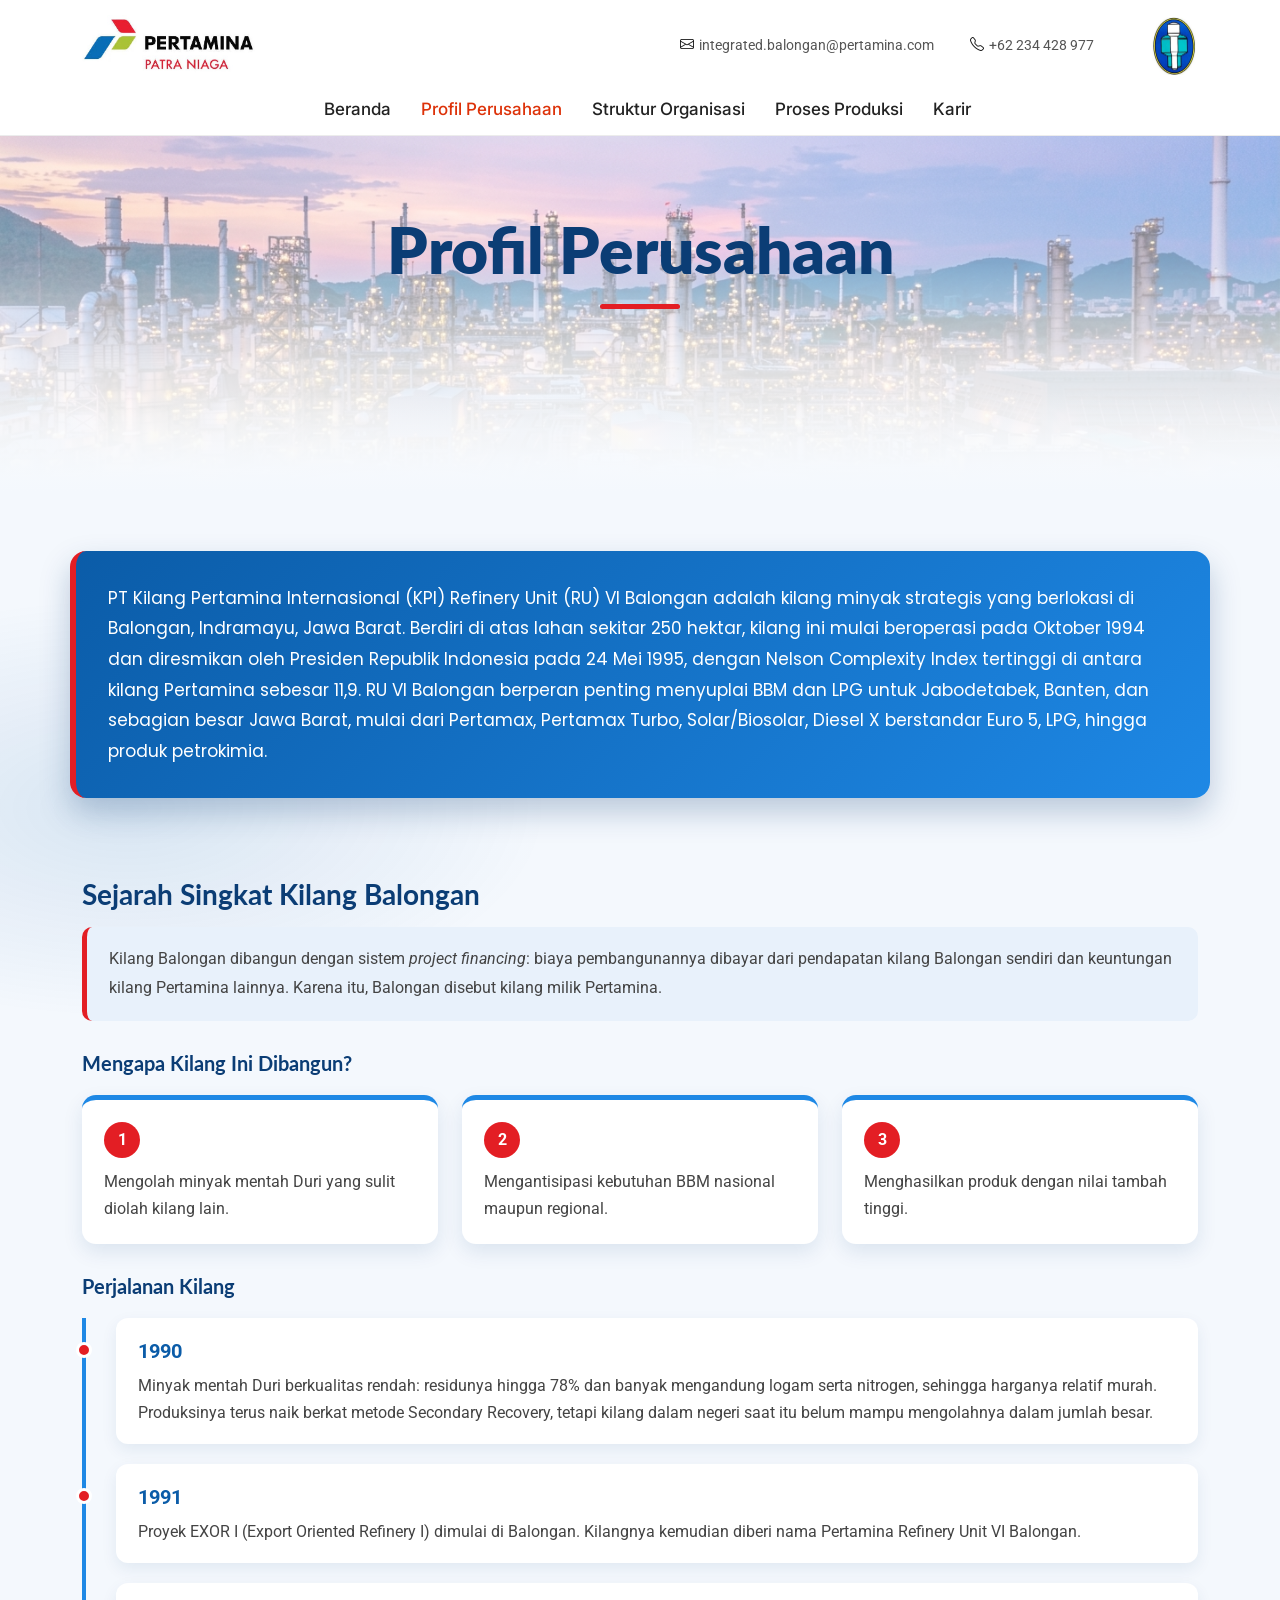
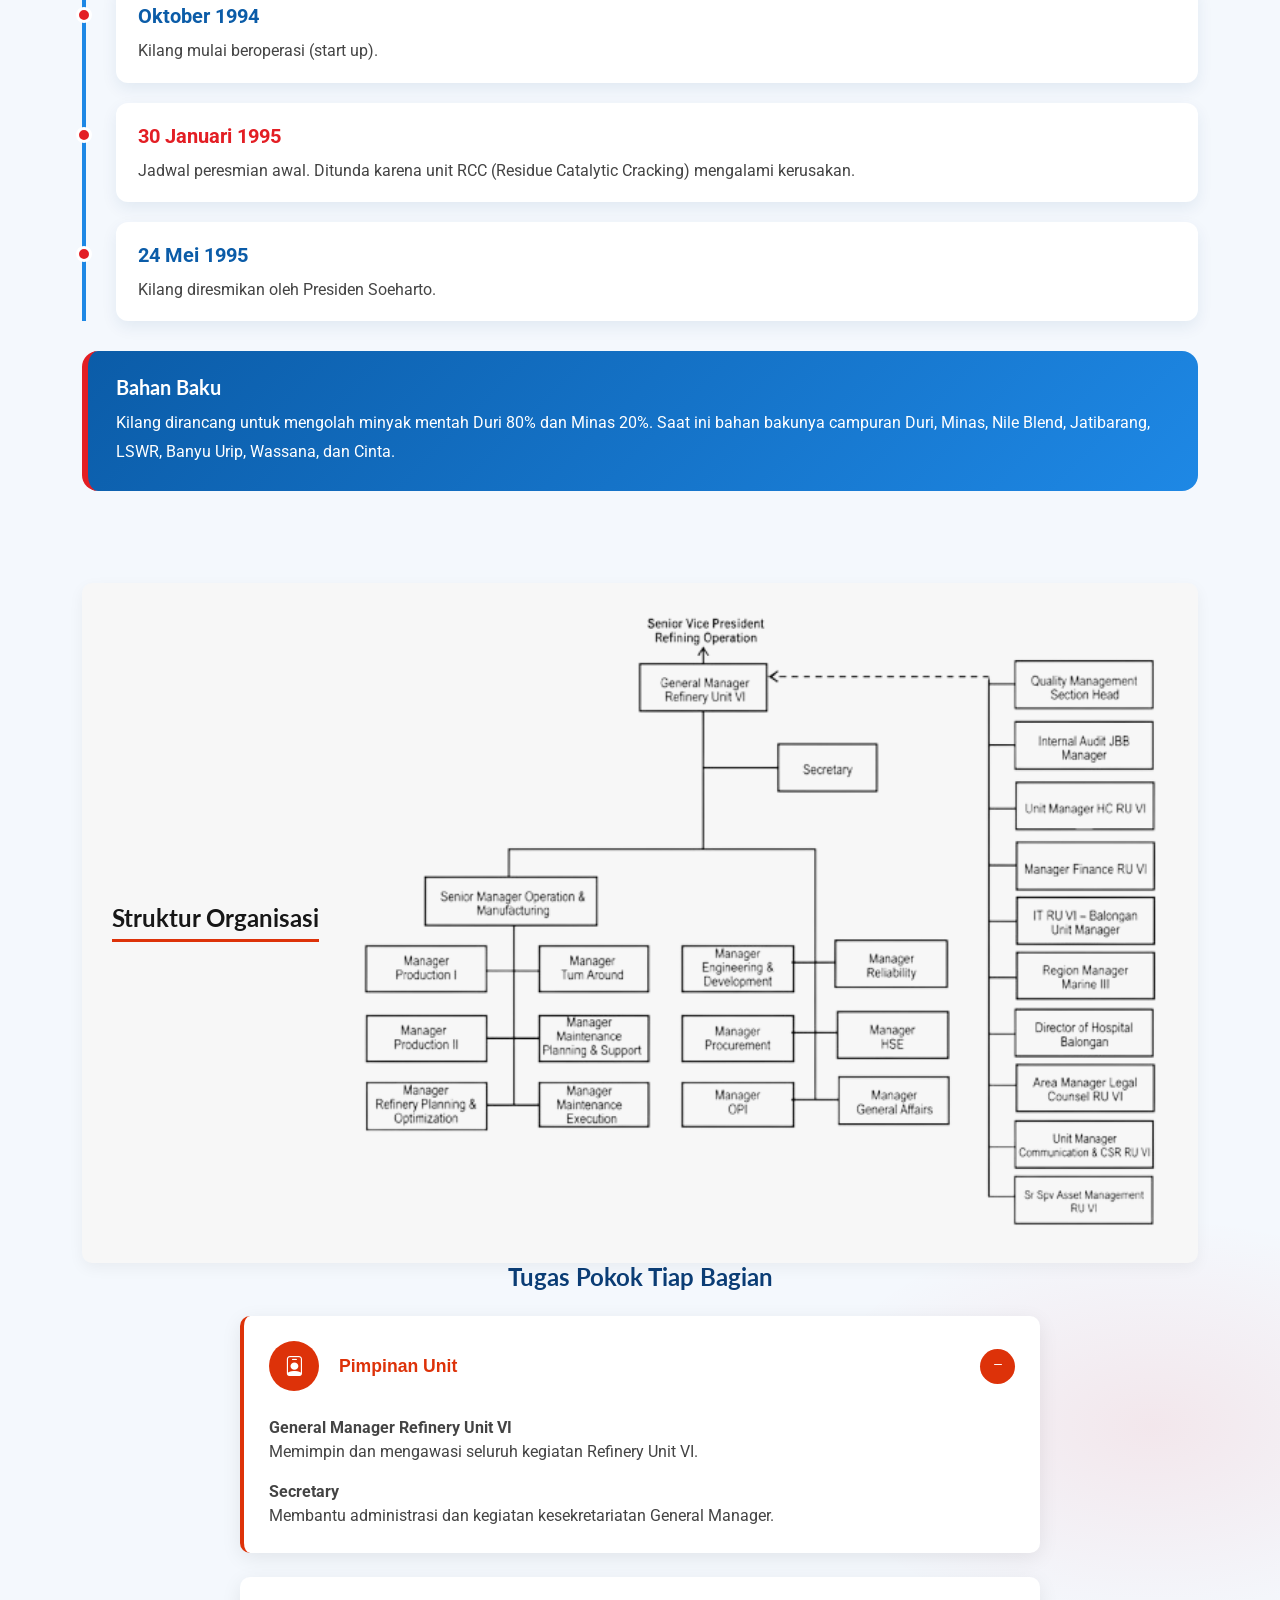
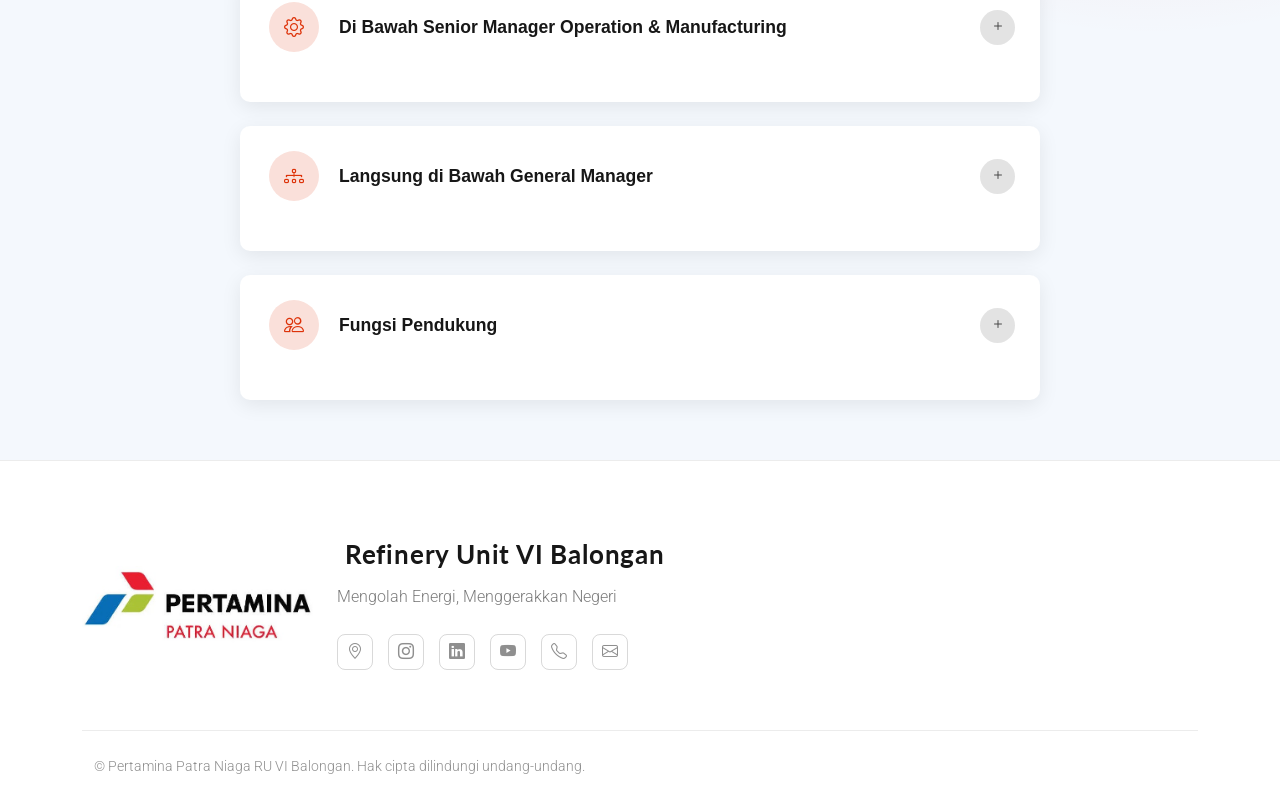
==== commit 3022f338: "mengubah detail" ====
--- a/portfolio-details.html
+++ b/portfolio-details.html
@@ -163,132 +163,91 @@
             </div>
             <div class="tugas-struktur">
               <h4 class="fw-bold mb-4 text-center">Tugas Pokok Tiap Bagian</h4>
-              <div class="table-responsive shadow-sm rounded-4 overflow-hidden">
-                <table class="table table-bordered table-striped mb-0 align-middle">
-                  <thead class="table-dark">
-                    <tr>
-                      <th class="py-3 px-4">Jabatan</th>
-                      <th class="py-3 px-4">Tugas Pokok</th>
-                    </tr>
-                  </thead>
-                  <tbody>
-                    <tr>
-                      <td colspan="2" class="kelompok fw-bold bg-secondary text-white px-4">Pimpinan Unit</td>
-                    </tr>
-                    <tr>
-                      <td class="fw-semibold px-4">General Manager Refinery Unit VI</td>
-                      <td class="px-4">Memimpin dan mengawasi seluruh kegiatan Refinery Unit VI.</td>
-                    </tr>
-                    <tr>
-                      <td class="fw-semibold px-4">Secretary</td>
-                      <td class="px-4">Membantu administrasi dan kegiatan kesekretariatan General Manager.</td>
-                    </tr>
-
-                    <tr>
-                      <td colspan="2" class="kelompok fw-bold bg-secondary text-white px-4">Di Bawah Senior Manager Operation &amp; Manufacturing</td>
-                    </tr>
-                    <tr>
-                      <td class="fw-semibold px-4">Senior Manager Operation &amp; Manufacturing</td>
-                      <td class="px-4">Mengarahkan operasi, pemeliharaan, dan pengadaan di kilang.</td>
-                    </tr>
-                    <tr>
-                      <td class="fw-semibold px-4">Manager Production I</td>
-                      <td class="px-4">Mengelola operasi unit RCC, HSC, dan DHC.</td>
-                    </tr>
-                    <tr>
-                      <td class="fw-semibold px-4">Manager Production II</td>
-                      <td class="px-4">Mengelola operasi unit UTL, LAB, POC, dan OM.</td>
-                    </tr>
-                    <tr>
-                      <td class="fw-semibold px-4">Manager Refinery Planning &amp; Optimization</td>
-                      <td class="px-4">Merencanakan pengelolaan bahan baku dan produk kilang.</td>
-                    </tr>
-                    <tr>
-                      <td class="fw-semibold px-4">Manager Turn Around</td>
-                      <td class="px-4">Mengoordinasikan turn-around dan overhaul peralatan.</td>
-                    </tr>
-                    <tr>
-                      <td class="fw-semibold px-4">Manager Maintenance Planning &amp; Support</td>
-                      <td class="px-4">Merencanakan pemeliharaan dan mengelola data peralatan.</td>
-                    </tr>
-                    <tr>
-                      <td class="fw-semibold px-4">Manager Maintenance Execution</td>
-                      <td class="px-4">Melaksanakan pemeliharaan, turn around, dan overhaul peralatan.</td>
-                    </tr>
-
-                    <tr>
-                      <td colspan="2" class="kelompok fw-bold bg-secondary text-white px-4">Langsung di Bawah General Manager</td>
-                    </tr>
-                    <tr>
-                      <td class="fw-semibold px-4">Manager Engineering &amp; Development</td>
-                      <td class="px-4">Mengelola modifikasi kilang, unit baru, dan pengembangan teknologi.</td>
-                    </tr>
-                    <tr>
-                      <td class="fw-semibold px-4">Manager Procurement</td>
-                      <td class="px-4">Mengelola pengadaan barang dan jasa.</td>
-                    </tr>
-                    <tr>
-                      <td class="fw-semibold px-4">Manager OPI</td>
-                      <td class="px-4">Memperbaiki kinerja operasional perusahaan.</td>
-                    </tr>
-                    <tr>
-                      <td class="fw-semibold px-4">Manager Reliability</td>
-                      <td class="px-4">Menjaga kehandalan kilang lewat inspeksi dan strategi pemeliharaan.</td>
-                    </tr>
-                    <tr>
-                      <td class="fw-semibold px-4">Manager HSE</td>
-                      <td class="px-4">Menjaga keselamatan kerja, kesehatan, dan lingkungan.</td>
-                    </tr>
-                    <tr>
-                      <td class="fw-semibold px-4">Manager General Affairs</td>
-                      <td class="px-4">Mengelola urusan umum dan layanan pendukung kantor.</td>
-                    </tr>
-
-                    <tr>
-                      <td colspan="2" class="kelompok fw-bold bg-secondary text-white px-4">Fungsi Pendukung</td>
-                    </tr>
-                    <tr>
-                      <td class="fw-semibold px-4">Quality Management Section Head</td>
-                      <td class="px-4">Mengelola sistem manajemen mutu di unit.</td>
-                    </tr>
-                    <tr>
-                      <td class="fw-semibold px-4">Internal Audit JBB Manager</td>
-                      <td class="px-4">Mengelola audit untuk pengawasan internal.</td>
-                    </tr>
-                    <tr>
-                      <td class="fw-semibold px-4">Unit Manager HC RU VI</td>
-                      <td class="px-4">Mengelola tenaga kerja, pelatihan, dan hubungan industrial.</td>
-                    </tr>
-                    <tr>
-                      <td class="fw-semibold px-4">Manager Finance RU VI</td>
-                      <td class="px-4">Mengelola keuangan, anggaran, dan kas.</td>
-                    </tr>
-                    <tr>
-                      <td class="fw-semibold px-4">IT RU VI - Balongan Unit Manager</td>
-                      <td class="px-4">Mengelola teknologi informasi dan datanya.</td>
-                    </tr>
-                    <tr>
-                      <td class="fw-semibold px-4">Region Manager Marine III</td>
-                      <td class="px-4">Mengelola operasi kapal dan layanan pelabuhan.</td>
-                    </tr>
-                    <tr>
-                      <td class="fw-semibold px-4">Director of Hospital Balongan</td>
-                      <td class="px-4">Melayani kesehatan pekerja dan keluarga di Pertamina Hospital Balongan.</td>
-                    </tr>
-                    <tr>
-                      <td class="fw-semibold px-4">Area Manager Legal Counsel RU VI</td>
-                      <td class="px-4">Memberi layanan hukum untuk kegiatan operasional.</td>
-                    </tr>
-                    <tr>
-                      <td class="fw-semibold px-4">Unit Manager Communication &amp; CSR RU VI</td>
-                      <td class="px-4">Mengelola komunikasi perusahaan dan program tanggung jawab sosial (CSR).</td>
-                    </tr>
-                    <tr>
-                      <td class="fw-semibold px-4">Sr Spv Asset Management RU VI</td>
-                      <td class="px-4">Mengelola aset perusahaan di unit.</td>
-                    </tr>
-                  </tbody>
-                </table>
+                            <div class="faq">
+                <div class="faq-wrapper">
+
+                  <div class="faq-item faq-active">
+                    <div class="faq-header">
+                      <div class="faq-icon"><i class="bi bi-person-badge"></i></div>
+                      <h4>Pimpinan Unit</h4>
+                      <div class="faq-toggle"><i class="bi bi-plus"></i><i class="bi bi-dash"></i></div>
+                    </div>
+                    <div class="faq-content">
+                      <div class="content-inner">
+                        <ul class="list-unstyled mb-0">
+                          <li class="mb-3"><strong>General Manager Refinery Unit VI</strong><br>Memimpin dan mengawasi seluruh kegiatan Refinery Unit VI.</li>
+                          <li><strong>Secretary</strong><br>Membantu administrasi dan kegiatan kesekretariatan General Manager.</li>
+                        </ul>
+                      </div>
+                    </div>
+                  </div><!-- End FAQ Item -->
+
+                  <div class="faq-item">
+                    <div class="faq-header">
+                      <div class="faq-icon"><i class="bi bi-gear"></i></div>
+                      <h4>Di Bawah Senior Manager Operation &amp; Manufacturing</h4>
+                      <div class="faq-toggle"><i class="bi bi-plus"></i><i class="bi bi-dash"></i></div>
+                    </div>
+                    <div class="faq-content">
+                      <div class="content-inner">
+                        <ul class="list-unstyled mb-0">
+                          <li class="mb-3"><strong>Senior Manager Operation &amp; Manufacturing</strong><br>Mengarahkan operasi, pemeliharaan, dan pengadaan di kilang.</li>
+                          <li class="mb-3"><strong>Manager Production I</strong><br>Mengelola operasi unit RCC, HSC, dan DHC.</li>
+                          <li class="mb-3"><strong>Manager Production II</strong><br>Mengelola operasi unit UTL, LAB, POC, dan OM.</li>
+                          <li class="mb-3"><strong>Manager Refinery Planning &amp; Optimization</strong><br>Merencanakan pengelolaan bahan baku dan produk kilang.</li>
+                          <li class="mb-3"><strong>Manager Turn Around</strong><br>Mengoordinasikan turn-around dan overhaul peralatan.</li>
+                          <li class="mb-3"><strong>Manager Maintenance Planning &amp; Support</strong><br>Merencanakan pemeliharaan dan mengelola data peralatan.</li>
+                          <li><strong>Manager Maintenance Execution</strong><br>Melaksanakan pemeliharaan, turn around, dan overhaul peralatan.</li>
+                        </ul>
+                      </div>
+                    </div>
+                  </div><!-- End FAQ Item -->
+
+                  <div class="faq-item">
+                    <div class="faq-header">
+                      <div class="faq-icon"><i class="bi bi-diagram-3"></i></div>
+                      <h4>Langsung di Bawah General Manager</h4>
+                      <div class="faq-toggle"><i class="bi bi-plus"></i><i class="bi bi-dash"></i></div>
+                    </div>
+                    <div class="faq-content">
+                      <div class="content-inner">
+                        <ul class="list-unstyled mb-0">
+                          <li class="mb-3"><strong>Manager Engineering &amp; Development</strong><br>Mengelola modifikasi kilang, unit baru, dan pengembangan teknologi.</li>
+                          <li class="mb-3"><strong>Manager Procurement</strong><br>Mengelola pengadaan barang dan jasa.</li>
+                          <li class="mb-3"><strong>Manager OPI</strong><br>Memperbaiki kinerja operasional perusahaan.</li>
+                          <li class="mb-3"><strong>Manager Reliability</strong><br>Menjaga kehandalan kilang lewat inspeksi dan strategi pemeliharaan.</li>
+                          <li class="mb-3"><strong>Manager HSE</strong><br>Menjaga keselamatan kerja, kesehatan, dan lingkungan.</li>
+                          <li><strong>Manager General Affairs</strong><br>Mengelola urusan umum dan layanan pendukung kantor.</li>
+                        </ul>
+                      </div>
+                    </div>
+                  </div><!-- End FAQ Item -->
+
+                  <div class="faq-item">
+                    <div class="faq-header">
+                      <div class="faq-icon"><i class="bi bi-people"></i></div>
+                      <h4>Fungsi Pendukung</h4>
+                      <div class="faq-toggle"><i class="bi bi-plus"></i><i class="bi bi-dash"></i></div>
+                    </div>
+                    <div class="faq-content">
+                      <div class="content-inner">
+                        <ul class="list-unstyled mb-0">
+                          <li class="mb-3"><strong>Quality Management Section Head</strong><br>Mengelola sistem manajemen mutu di unit.</li>
+                          <li class="mb-3"><strong>Internal Audit JBB Manager</strong><br>Mengelola audit untuk pengawasan internal.</li>
+                          <li class="mb-3"><strong>Unit Manager HC RU VI</strong><br>Mengelola tenaga kerja, pelatihan, dan hubungan industrial.</li>
+                          <li class="mb-3"><strong>Manager Finance RU VI</strong><br>Mengelola keuangan, anggaran, dan kas.</li>
+                          <li class="mb-3"><strong>IT RU VI - Balongan Unit Manager</strong><br>Mengelola teknologi informasi dan datanya.</li>
+                          <li class="mb-3"><strong>Region Manager Marine III</strong><br>Mengelola operasi kapal dan layanan pelabuhan.</li>
+                          <li class="mb-3"><strong>Director of Hospital Balongan</strong><br>Melayani kesehatan pekerja dan keluarga di Pertamina Hospital Balongan.</li>
+                          <li class="mb-3"><strong>Area Manager Legal Counsel RU VI</strong><br>Memberi layanan hukum untuk kegiatan operasional.</li>
+                          <li class="mb-3"><strong>Unit Manager Communication &amp; CSR RU VI</strong><br>Mengelola komunikasi perusahaan dan program tanggung jawab sosial (CSR).</li>
+                          <li><strong>Sr Spv Asset Management RU VI</strong><br>Mengelola aset perusahaan di unit.</li>
+                        </ul>
+                      </div>
+                    </div>
+                  </div><!-- End FAQ Item -->
+
+                </div>
               </div>
             </div>
         </div>
@@ -329,7 +288,7 @@
         <div class="row">
           <div class="col-12">
             <div class="footer-bottom-content">
-            <p class="m-0 small">© Pertamina Patra Niaga RU VI Balongan. All rights reserved.</p>
+            <p class="m-0 small">© Pertamina Patra Niaga RU VI Balongan. Hak cipta dilindungi undang-undang.</p>
             </div>
           </div>
         </div>
--- a/assets/css/main.css
+++ b/assets/css/main.css
@@ -4962,7 +4962,7 @@
       rgba(255, 255, 255, 0.55) 0%,
       rgba(255, 255, 255, 0.70) 60%,
       rgba(255, 255, 255, 1) 100%),
-    url("../img/pabrik.jpg");
+    url("../img/PABRIK.jpg");
   background-size: cover;
   background-position: center;
 }
@@ -4973,7 +4973,7 @@
       rgba(255, 255, 255, 0.50) 35%,
       rgba(255, 255, 255, 0.85) 65%,
       rgba(255, 255, 255, 1) 100%),
-    url("../img/pabrik.jpg");
+    url("../img/PABRIK.jpg");
   background-size: cover;
   background-position: center top;
   padding-top: 40px;
@@ -5052,7 +5052,7 @@
 .page-title {
   background-image:
     linear-gradient(180deg, rgba(255, 255, 255, 0.55), rgba(255, 255, 255, 1)),
-    url("../img/pabrik.jpg");
+    url("../img/PABRIK.jpg");
   background-size: cover;
   background-position: center;
   padding: 60px 0 80px;
@@ -5524,4 +5524,59 @@
 
 .starter-page-page .page-title {
   --warna-bawah: #eef5fc;
+}
+@media (max-width: 767px) {
+  .header .social-links .mailname,
+  .header .social-links .callname {
+    display: none;
+  }
+
+  .header .social-links a {
+    padding: 0 6px;
+  }
+
+  .header .logo img.logo-img {
+    height: 42px;
+    max-height: 42px;
+  }
+
+  .logo-kanan {
+    height: 42px;
+    margin-left: 8px;
+    margin-right: 44px;
+  }
+
+  /* footer: logo lebih kecil dan semuanya di tengah */
+  .logo-footer {
+    height: 56px;
+  }
+
+  .footer .footer-brand {
+    justify-content: center;
+    text-align: center;
+  }
+
+  .footer .footer-brand .logo,
+  .footer .social-links {
+    justify-content: center;
+  }
+}
+#featured-services .f-icon {
+  background: #0b5ca8;
+  color: #ffffff;
+}
+@media (max-width: 767px) {
+  #hero {
+    background-image:
+      linear-gradient(180deg,
+        rgba(255, 255, 255, 0.15) 0%,
+        rgba(255, 255, 255, 0.35) 40%,
+        rgba(255, 255, 255, 0.85) 80%,
+        rgba(255, 255, 255, 1) 100%),
+      url("../img/PABRIK.jpg");
+    background-size: 100% 520px, auto 520px;
+    background-position: 5% top;
+    background-repeat: no-repeat;
+    background-color: #ffffff;
+  }
 }
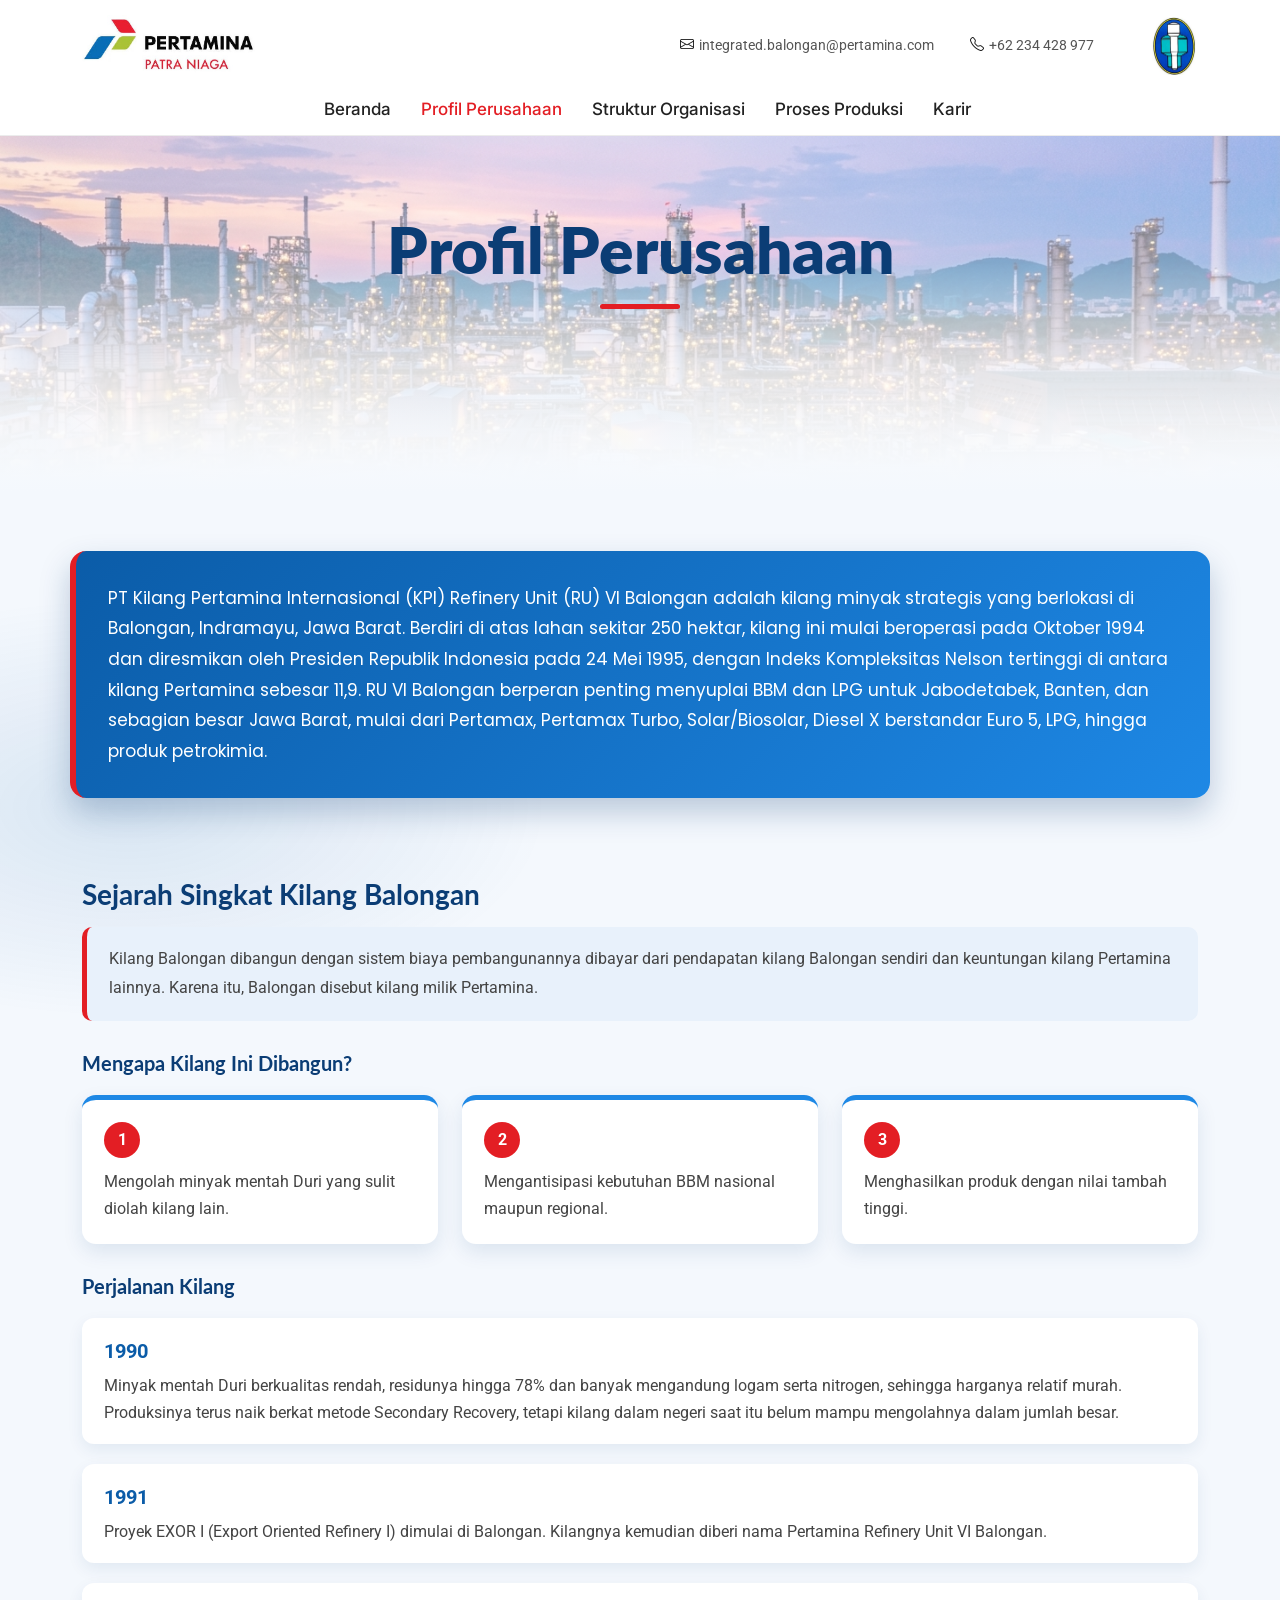
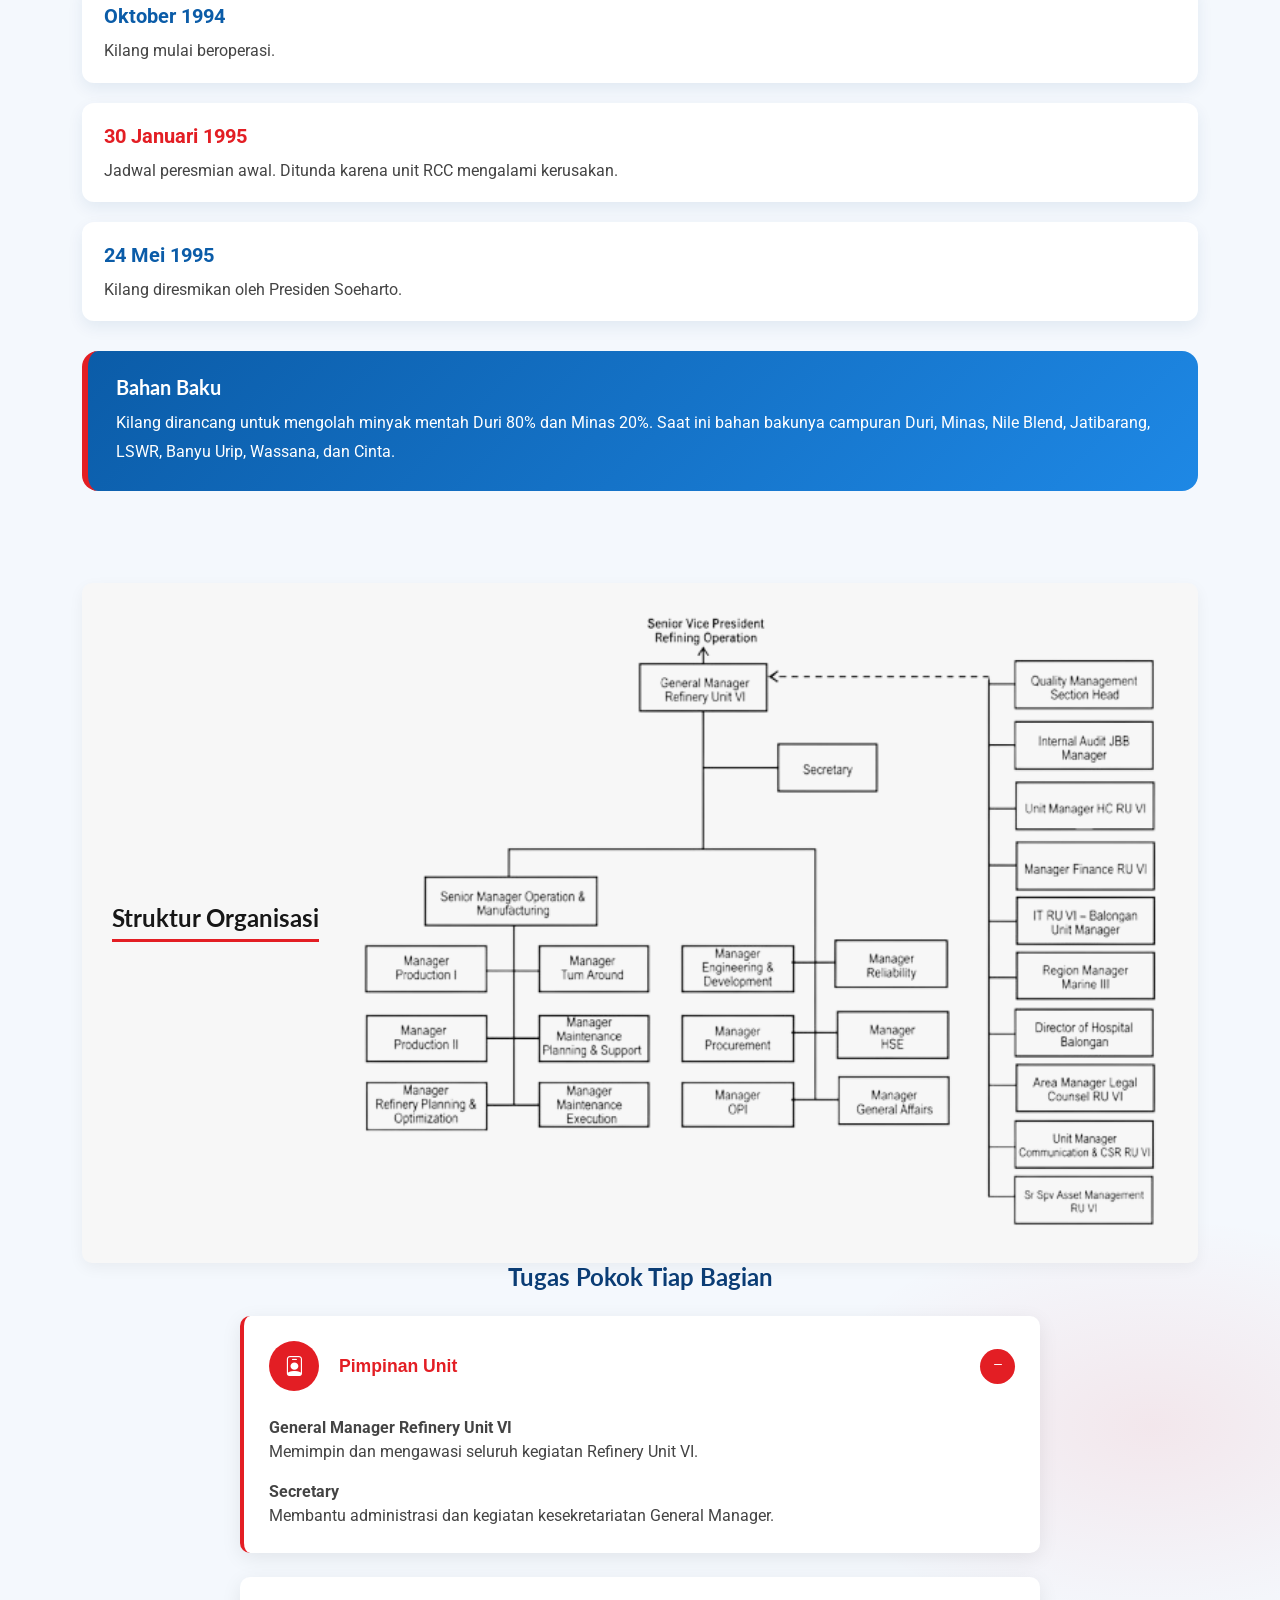
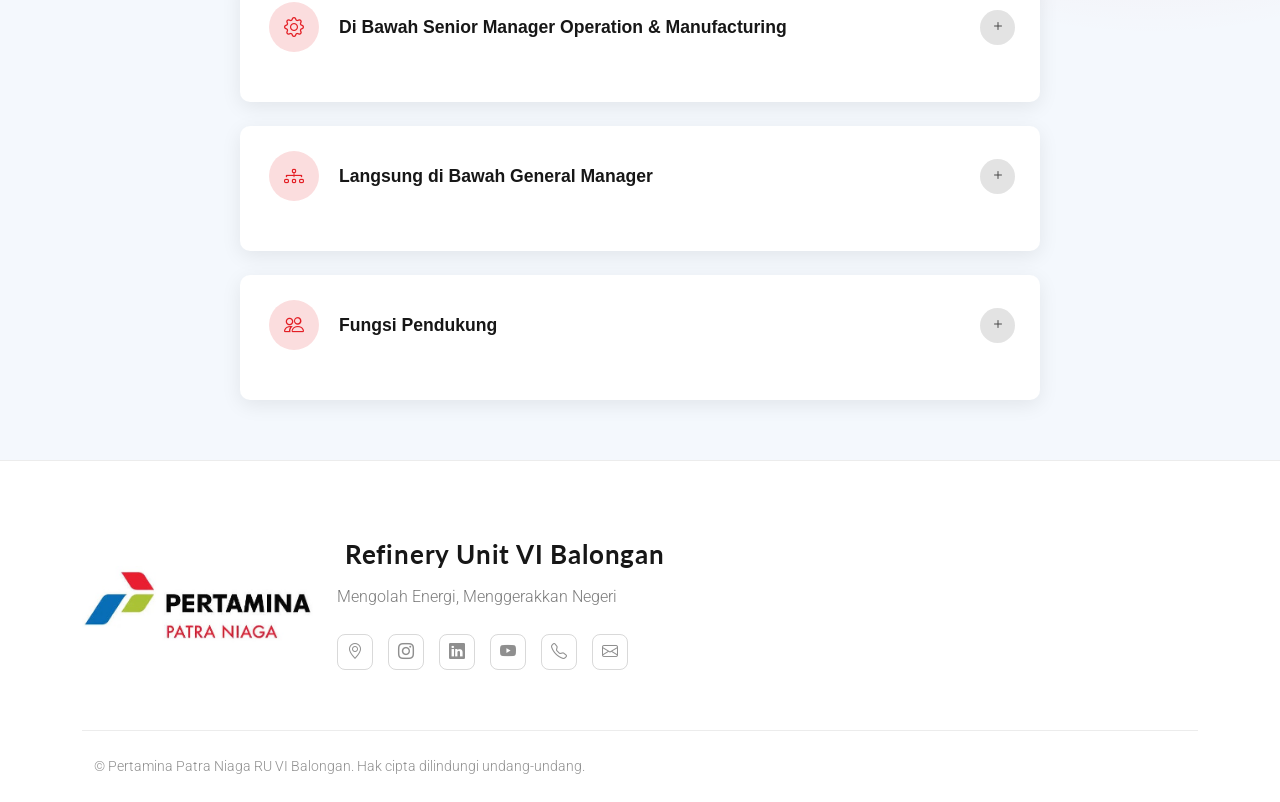
==== commit 2da534e0: "mengubah bahasa" ====
--- a/portfolio-details.html
+++ b/portfolio-details.html
@@ -93,7 +93,7 @@
         <div class="row gy-4">
             <div class="portfolio-description" data-aos="fade-up" data-aos-delay="300">
               <p>
-                PT Kilang Pertamina Internasional (KPI) Refinery Unit (RU) VI Balongan adalah kilang minyak strategis yang berlokasi di Balongan, Indramayu, Jawa Barat. Berdiri di atas lahan sekitar 250 hektar, kilang ini mulai beroperasi pada Oktober 1994 dan diresmikan oleh Presiden Republik Indonesia pada 24 Mei 1995, dengan Nelson Complexity Index tertinggi di antara kilang Pertamina sebesar 11,9. RU VI Balongan berperan penting menyuplai BBM dan LPG untuk Jabodetabek, Banten, dan sebagian besar Jawa Barat, mulai dari Pertamax, Pertamax Turbo, Solar/Biosolar, Diesel X berstandar Euro 5, LPG, hingga produk petrokimia.
+                PT Kilang Pertamina Internasional (KPI) Refinery Unit (RU) VI Balongan adalah kilang minyak strategis yang berlokasi di Balongan, Indramayu, Jawa Barat. Berdiri di atas lahan sekitar 250 hektar, kilang ini mulai beroperasi pada Oktober 1994 dan diresmikan oleh Presiden Republik Indonesia pada 24 Mei 1995, dengan Indeks Kompleksitas Nelson tertinggi di antara kilang Pertamina sebesar 11,9. RU VI Balongan berperan penting menyuplai BBM dan LPG untuk Jabodetabek, Banten, dan sebagian besar Jawa Barat, mulai dari Pertamax, Pertamax Turbo, Solar/Biosolar, Diesel X berstandar Euro 5, LPG, hingga produk petrokimia.
               </p>
             </div>
           </div>
@@ -101,7 +101,7 @@
   <div class="col-12 sejarah-balongan" data-aos="fade-up">
     <h3>Sejarah Singkat Kilang Balongan</h3>
 
-    <p class="pembuka">Kilang Balongan dibangun dengan sistem <em>project financing</em>: biaya pembangunannya dibayar dari pendapatan kilang Balongan sendiri dan keuntungan kilang Pertamina lainnya. Karena itu, Balongan disebut kilang milik Pertamina.</p>
+    <p class="pembuka">Kilang Balongan dibangun dengan sistem biaya pembangunannya dibayar dari pendapatan kilang Balongan sendiri dan keuntungan kilang Pertamina lainnya. Karena itu, Balongan disebut kilang milik Pertamina.</p>
 
     <h4>Mengapa Kilang Ini Dibangun?</h4>
     <div class="row g-4">
@@ -128,7 +128,7 @@
     <ul class="garis-waktu">
       <li>
         <span class="tahun">1990</span>
-        <p>Minyak mentah Duri berkualitas rendah: residunya hingga 78% dan banyak mengandung logam serta nitrogen, sehingga harganya relatif murah. Produksinya terus naik berkat metode Secondary Recovery, tetapi kilang dalam negeri saat itu belum mampu mengolahnya dalam jumlah besar.</p>
+        <p>Minyak mentah Duri berkualitas rendah, residunya hingga 78% dan banyak mengandung logam serta nitrogen, sehingga harganya relatif murah. Produksinya terus naik berkat metode Secondary Recovery, tetapi kilang dalam negeri saat itu belum mampu mengolahnya dalam jumlah besar.</p>
       </li>
       <li>
         <span class="tahun">1991</span>
@@ -136,11 +136,11 @@
       </li>
       <li>
         <span class="tahun">Oktober 1994</span>
-        <p>Kilang mulai beroperasi (start up).</p>
+        <p>Kilang mulai beroperasi.</p>
       </li>
       <li class="tertunda">
         <span class="tahun">30 Januari 1995</span>
-        <p>Jadwal peresmian awal. Ditunda karena unit RCC (Residue Catalytic Cracking) mengalami kerusakan.</p>
+        <p>Jadwal peresmian awal. Ditunda karena unit RCC mengalami kerusakan.</p>
       </li>
       <li>
         <span class="tahun">24 Mei 1995</span>
@@ -271,7 +271,7 @@
             <p class="tagline">Mengolah Energi, Menggerakkan Negeri</p>
 
             <div class="social-links mt-4">
-              <a href="https://www.google.com/maps/embed?pb=!1m18!1m12!1m3!1d7930.157109100944!2d108.38822104466223!3d-6.383862574426026!2m3!1f0!2f0!3f0!3m2!1i1024!2i768!4f13.1!3m3!1m2!1s0x2e6ebfa49e45f627%3A0xb98dcc72b9d40edd!2sPertamina%20RU%20VI%20Balongan!5e0!3m2!1sid!2sid!4v1793032020692!5m2!1sid!2sid" aria-label="Lokasi"><i class="bi bi-geo-alt"></i></a>
+              <a href="https://www.google.com/maps/search/?api=1&query=Pertamina%20RU%20VI%20Balongan" target="_blank" rel="noopener" aria-label="Lokasi"><i class="bi bi-geo-alt"></i></a>
               <a href="https://www.instagram.com/pertamina_ru6?utm_source=ig_web_button_share_sheet&xtok=ZDNlZDc0MzIxNw==" target="_blank" rel="noopener" aria-label="Instagram"><i class="bi bi-instagram"></i></a>
               <a href="https://id.linkedin.com/company/pt-kilang-pertamina-internasional" target="_blank" rel="noopener" aria-label="LinkedIn"><i class="bi bi-linkedin"></i></a>
               <a href="https://www.youtube.com/@pertamina_ru6/featured" target="_blank" rel="noopener" aria-label="YouTube"><i class="bi bi-youtube"></i></a>
@@ -362,6 +362,26 @@
     window.addEventListener('scroll', cekMenuAktif);
     window.addEventListener('load', cekMenuAktif);
     cekMenuAktif();
+    
+    function keStruktur() {
+      var posisi = bagianStruktur.getBoundingClientRect().top + window.scrollY - 110;
+      window.scrollTo(0, posisi);
+    }
+
+    linkStruktur.addEventListener('click', function (e) {
+      e.preventDefault();
+      keStruktur();
+    });
+
+    if (window.location.hash === '#struktur-organisasi') {
+      keStruktur();
+    }
+
+    window.addEventListener('load', function () {
+      if (window.location.hash === '#struktur-organisasi') {
+        setTimeout(keStruktur, 120);
+      }
+    });
   </script>
 </body>
 
--- a/assets/css/main.css
+++ b/assets/css/main.css
@@ -24,7 +24,7 @@
   --background-color: #ffffff; /* Background color for the entire website, including individual sections */
   --default-color: #444444; /* Default color used for the majority of the text content across the entire website */
   --heading-color: #171717; /* Color for headings, subheadings and title throughout the website */
-  --accent-color: #dd3209; /* Accent color that represents your brand on the website. It's used for buttons, links, and other elements that need to stand out */
+  --accent-color: #e31e24; /* Accent color that represents your brand on the website. It's used for buttons, links, and other elements that need to stand out */
   --surface-color: #ffffff; /* The surface color is used as a background of boxed elements within sections, such as cards, icon boxes, or other elements that require a visual separation from the global background. */
   --contrast-color: #ffffff; /* Contrast color for text, ensuring readability against backgrounds of accent, heading, or default colors. */
 }
@@ -32,11 +32,11 @@
 /* Nav Menu Colors - The following color variables are used specifically for the navigation menu. They are separate from the global colors to allow for more customization options */
 :root {
   --nav-color: #222222;  /* The default color of the main navmenu links */
-  --nav-hover-color: #dd3209; /* Applied to main navmenu links when they are hovered over or active */
+  --nav-hover-color: #e31e24; /* Applied to main navmenu links when they are hovered over or active */
   --nav-mobile-background-color: #ffffff; /* Used as the background color for mobile navigation menu */
   --nav-dropdown-background-color: #171717; /* Used as the background color for dropdown items that appear when hovering over primary navigation items */
   --nav-dropdown-color: #222222; /* Used for navigation links of the dropdown items in the navigation menu. */
-  --nav-dropdown-hover-color: #dd3209; /* Similar to --nav-hover-color, this color is applied to dropdown navigation links when they are hovered over. */
+  --nav-dropdown-hover-color: #e31e24; /* Similar to --nav-hover-color, this color is applied to dropdown navigation links when they are hovered over. */
 }
 
 /* Color Presets - These classes override global colors when applied to any section or element, providing reuse of the sam color scheme. */
@@ -91,55 +91,6 @@
 
 /* PHP Email Form Messages
 ------------------------------*/
-.php-email-form .error-message {
-  display: none;
-  background: #df1529;
-  color: #ffffff;
-  text-align: left;
-  padding: 15px;
-  margin-bottom: 24px;
-  font-weight: 600;
-}
-
-.php-email-form .sent-message {
-  display: none;
-  color: #ffffff;
-  background: #059652;
-  text-align: center;
-  padding: 15px;
-  margin-bottom: 24px;
-  font-weight: 600;
-}
-
-.php-email-form .loading {
-  display: none;
-  background: var(--surface-color);
-  text-align: center;
-  padding: 15px;
-  margin-bottom: 24px;
-}
-
-.php-email-form .loading:before {
-  content: "";
-  display: inline-block;
-  border-radius: 50%;
-  width: 24px;
-  height: 24px;
-  margin: 0 10px -6px 0;
-  border: 3px solid var(--accent-color);
-  border-top-color: var(--surface-color);
-  animation: php-email-form-loading 1s linear infinite;
-}
-
-@keyframes php-email-form-loading {
-  0% {
-    transform: rotate(0deg);
-  }
-
-  100% {
-    transform: rotate(360deg);
-  }
-}
 
 /*--------------------------------------------------------------
 # Global Header
@@ -259,63 +210,7 @@
   .navmenu .active,
   .navmenu .active:focus {
     color: var(--nav-hover-color);
-  }
-
-  .navmenu .dropdown ul {
-    margin: 0;
-    padding: 10px 0;
-    background: var(--nav-dropdown-background-color);
-    display: block;
-    position: absolute;
-    visibility: hidden;
-    left: 14px;
-    top: 130%;
-    opacity: 0;
-    transition: 0.3s;
-    border-radius: 4px;
-    z-index: 99;
-    box-shadow: 0px 0px 30px rgba(0, 0, 0, 0.1);
-  }
-
-  .navmenu .dropdown ul li {
-    min-width: 200px;
-  }
-
-  .navmenu .dropdown ul a {
-    padding: 10px 20px;
-    font-size: 15px;
-    text-transform: none;
-    color: var(--nav-dropdown-color);
-  }
-
-  .navmenu .dropdown ul a i {
-    font-size: 12px;
-  }
-
-  .navmenu .dropdown ul a:hover,
-  .navmenu .dropdown ul .active:hover,
-  .navmenu .dropdown ul li:hover>a {
-    color: var(--nav-dropdown-hover-color);
-  }
-
-  .navmenu .dropdown:hover>ul {
-    opacity: 1;
-    top: 100%;
-    visibility: visible;
-  }
-
-  .navmenu .dropdown .dropdown ul {
-    top: 0;
-    left: -90%;
-    visibility: hidden;
-  }
-
-  .navmenu .dropdown .dropdown:hover>ul {
-    opacity: 1;
-    top: 0;
-    left: -100%;
-    visibility: visible;
-  }
+  } 
 }
 
 /* Navmenu - Mobile */
@@ -396,32 +291,9 @@
     color: var(--contrast-color);
     transform: rotate(180deg);
   }
-
-  .navmenu .dropdown ul {
-    position: static;
-    display: none;
-    z-index: 99;
-    padding: 10px 0;
-    margin: 10px 20px;
-    background-color: var(--nav-dropdown-background-color);
-    border: 1px solid color-mix(in srgb, var(--default-color), transparent 90%);
-    box-shadow: none;
-    transition: all 0.5s ease-in-out;
-  }
-
-  .navmenu .dropdown ul ul {
-    background-color: rgba(33, 37, 41, 0.1);
-  }
-
-  .navmenu .dropdown>.dropdown-active {
-    display: block;
-    background-color: rgba(33, 37, 41, 0.03);
-  }
-
   .mobile-nav-active {
     overflow: hidden;
   }
-
   .mobile-nav-active .mobile-nav-toggle {
     color: #fff;
     position: absolute;
@@ -511,81 +383,6 @@
   font-size: 16px;
 }
 
-.footer .footer-links-grid h5 {
-  color: var(--heading-color);
-  font-size: 16px;
-  font-weight: 500;
-  margin-bottom: 20px;
-  font-family: var(--heading-font);
-  letter-spacing: 0.5px;
-}
-
-.footer .footer-links-grid ul {
-  list-style: none;
-  padding: 0;
-  margin: 0;
-}
-
-.footer .footer-links-grid ul li {
-  margin-bottom: 12px;
-}
-
-.footer .footer-links-grid ul li a {
-  color: color-mix(in srgb, var(--default-color), transparent 25%);
-  text-decoration: none;
-  font-size: 15px;
-  font-weight: 300;
-  transition: all 0.3s ease;
-  position: relative;
-  padding-left: 10px;
-}
-
-.footer .footer-links-grid ul li a::before {
-  content: "→";
-  position: absolute;
-  left: 0;
-  opacity: 0;
-  transition: all 0.3s ease;
-  color: var(--accent-color);
-}
-
-.footer .footer-links-grid ul li a:hover {
-  color: var(--accent-color);
-  padding-left: 16px;
-}
-
-.footer .footer-links-grid ul li a:hover::before {
-  opacity: 1;
-}
-
-.footer .footer-cta h5 {
-  color: var(--heading-color);
-  font-size: 16px;
-  font-weight: 500;
-  margin-bottom: 18px;
-  font-family: var(--heading-font);
-}
-
-.footer .footer-cta .btn-outline {
-  background: transparent;
-  color: var(--heading-color);
-  border: 1px solid color-mix(in srgb, var(--default-color), transparent 70%);
-  padding: 10px 24px;
-  font-size: 14px;
-  font-weight: 500;
-  border-radius: 4px;
-  transition: all 0.3s ease;
-  text-transform: uppercase;
-  letter-spacing: 0.8px;
-}
-
-.footer .footer-cta .btn-outline:hover {
-  background: var(--accent-color);
-  color: var(--contrast-color);
-  border-color: var(--accent-color);
-  transform: translateY(-2px);
-}
-
 .footer .footer-bottom {
   margin-top: 60px;
   padding: 25px 0;
@@ -613,36 +410,6 @@
   font-weight: 300;
 }
 
-.footer .footer-bottom .footer-bottom-content p .sitename {
-  color: var(--heading-color);
-  font-weight: 500;
-}
-
-.footer .footer-bottom .footer-bottom-content .credits {
-  font-size: 13px;
-  color: color-mix(in srgb, var(--default-color), transparent 50%);
-}
-
-.footer .footer-bottom .footer-bottom-content .credits a {
-  color: var(--accent-color);
-  text-decoration: none;
-  font-weight: 400;
-}
-
-.footer .footer-bottom .footer-bottom-content .credits a:hover {
-  text-decoration: underline;
-}
-
-@media (max-width: 991px) {
-  .footer .footer-links-grid {
-    margin-bottom: 30px;
-  }
-
-  .footer .footer-cta {
-    text-align: center;
-  }
-}
-
 @media (max-width: 768px) {
   .footer {
     padding: 60px 0 0;
@@ -656,19 +423,6 @@
   .footer .footer-links-grid,
   .footer .footer-cta {
     margin-bottom: 40px;
-  }
-
-  .footer .footer-links-grid .col-6 {
-    margin-bottom: 30px;
-  }
-
-  .footer .footer-links-grid h5 {
-    text-align: left;
-  }
-
-  .footer .footer-links-grid ul {
-    text-align: left;
-    display: inline-block;
   }
 }
 
@@ -810,34 +564,6 @@
   background: none;
 }
 
-.page-title .breadcrumbs .breadcrumb .breadcrumb-item {
-  font-size: 0.9rem;
-  color: color-mix(in srgb, var(--default-color), transparent 30%);
-}
-
-.page-title .breadcrumbs .breadcrumb .breadcrumb-item.active {
-  color: var(--accent-color);
-}
-
-.page-title .breadcrumbs .breadcrumb .breadcrumb-item a {
-  color: inherit;
-  text-decoration: none;
-  transition: color 0.3s ease;
-}
-
-.page-title .breadcrumbs .breadcrumb .breadcrumb-item a:hover {
-  color: var(--accent-color);
-}
-
-.page-title .breadcrumbs .breadcrumb .breadcrumb-item a i {
-  font-size: 0.9rem;
-  margin-right: 0.2rem;
-}
-
-.page-title .breadcrumbs .breadcrumb .breadcrumb-item+.breadcrumb-item::before {
-  color: color-mix(in srgb, var(--default-color), transparent 50%);
-}
-
 .page-title .title-wrapper {
   max-width: 800px;
   margin: 0 auto;
@@ -974,19 +700,6 @@
   overflow: hidden;
 }
 
-.hero .hero-card .eyebrow {
-  font-size: 13px;
-  font-weight: 600;
-  color: color-mix(in srgb, var(--default-color), transparent 30%);
-  background: color-mix(in srgb, var(--accent-color), transparent 90%);
-  padding: 6px 12px;
-  border-radius: 999px;
-}
-
-.hero .hero-card .eyebrow i {
-  color: var(--accent-color);
-}
-
 .hero .hero-card .content h2 {
   margin: 0;
   line-height: 1.15;
@@ -998,139 +711,6 @@
 }
 #hero .hero-card .content p.lead {
   font-family: "Poppins", sans-serif;
-}
-
-.hero .hero-card .btn-primary-ghost {
-  display: inline-flex;
-  align-items: center;
-  gap: 6px;
-  padding: 10px 18px;
-  border-radius: 10px;
-  color: var(--contrast-color);
-  background: var(--accent-color);
-  border: 1px solid color-mix(in srgb, var(--accent-color), transparent 30%);
-  transition: 0.3s;
-}
-
-.hero .hero-card .btn-primary-ghost:hover {
-  background: color-mix(in srgb, var(--accent-color), transparent 12%);
-  color: var(--contrast-color);
-  transform: translateY(-2px);
-}
-
-.hero .hero-card .btn-video {
-  font-weight: 600;
-  color: var(--heading-color);
-  transition: 0.3s;
-}
-
-.hero .hero-card .btn-video .play-icon {
-  width: 36px;
-  height: 36px;
-  border-radius: 50%;
-  background: color-mix(in srgb, var(--accent-color), transparent 90%);
-  color: var(--accent-color);
-  transition: 0.3s;
-}
-
-.hero .hero-card .btn-video:hover {
-  color: var(--accent-color);
-}
-
-.hero .hero-card .btn-video:hover .play-icon {
-  background: color-mix(in srgb, var(--accent-color), transparent 80%);
-  transform: scale(1.05);
-}
-
-.hero .hero-card .mini-stats .stat {
-  font-size: 14px;
-  color: color-mix(in srgb, var(--default-color), transparent 25%);
-}
-
-.hero .hero-card .mini-stats .stat i {
-  color: var(--accent-color);
-}
-
-.hero .media-stack {
-  position: relative;
-  z-index: 1;
-  max-width: 520px;
-  margin-inline: auto;
-}
-
-.hero .media-stack .media {
-  border-radius: 16px;
-  overflow: hidden;
-  border: 1px solid color-mix(in srgb, var(--default-color), transparent 88%);
-  background: var(--surface-color);
-  transform-origin: center;
-  transition: 0.3s;
-}
-
-.hero .media-stack .media img {
-  display: block;
-  width: 100%;
-  height: auto;
-}
-
-.hero .media-stack .media:hover {
-  transform: translateY(-4px);
-}
-
-.hero .media-stack .primary {
-  transform: rotate(-2deg);
-}
-
-.hero .media-stack .secondary {
-  position: absolute;
-  width: 70%;
-  right: -8%;
-  bottom: -10%;
-  transform: rotate(6deg);
-  box-shadow: 0 12px 40px color-mix(in srgb, var(--default-color), transparent 80%);
-}
-
-@media (max-width: 992px) {
-  .hero .media-stack .secondary {
-    right: -2%;
-    bottom: -6%;
-    width: 68%;
-  }
-}
-
-.hero .media-stack .floating-badge {
-  position: absolute;
-  top: -14px;
-  left: -14px;
-  background: var(--surface-color);
-  border: 1px solid color-mix(in srgb, var(--default-color), transparent 88%);
-  border-radius: 999px;
-  padding: 8px 14px;
-  font-size: 13px;
-  color: color-mix(in srgb, var(--default-color), transparent 20%);
-  animation: floatY 4s ease-in-out infinite;
-}
-
-.hero .media-stack .floating-badge i {
-  color: var(--accent-color);
-}
-
-@keyframes floatY {
-  0% {
-    transform: translateY(0);
-  }
-
-  50% {
-    transform: translateY(-8px);
-  }
-
-  100% {
-    transform: translateY(0);
-  }
-}
-
-.hero .swiper-wrapper {
-  height: auto !important;
 }
 
 @media (max-width: 1200px) {
@@ -1155,9 +735,7 @@
     padding: 22px;
   }
 
-  .hero .media-stack .floating-badge {
-    transform: scale(0.95);
-  }
+  
 }
 
 /*--------------------------------------------------------------
@@ -1199,10 +777,6 @@
   color: var(--accent-color);
 }
 
-.featured-services .service-item:hover .link-item i {
-  transform: translateX(5px);
-}
-
 .featured-services .service-item .icon {
   margin-bottom: 1.5rem;
 }
@@ -1232,1086 +806,6 @@
 
 .featured-services .service-item .card-links {
   margin-top: auto;
-}
-
-.featured-services .service-item .card-links .link-item {
-  display: inline-flex;
-  align-items: center;
-  color: var(--accent-color);
-  font-weight: 500;
-  font-size: 0.95rem;
-  transition: color 0.3s ease;
-}
-
-.featured-services .service-item .card-links .link-item i {
-  margin-left: 0.5rem;
-  font-size: 1.1rem;
-  transition: transform 0.3s ease;
-}
-
-.featured-services .service-item .card-links .link-item:hover {
-  color: color-mix(in srgb, var(--accent-color), transparent 25%);
-}
-
-@media (max-width: 991px) {
-  .featured-services .card-item {
-    padding: 1.75rem;
-  }
-
-  .featured-services .card-item h3 {
-    font-size: 1.35rem;
-  }
-
-  .featured-services .card-item .icon i {
-    font-size: 2.25rem;
-  }
-}
-
-@media (max-width: 767px) {
-  .featured-services .card-item {
-    padding: 1.5rem;
-  }
-
-  .featured-services .card-item h3 {
-    font-size: 1.25rem;
-  }
-
-  .featured-services .card-item .icon i {
-    font-size: 2rem;
-  }
-
-  .featured-services .card-item:hover {
-    transform: translateY(-3px);
-  }
-}
-
-/*--------------------------------------------------------------
-# About Section
---------------------------------------------------------------*/
-.about {
-  /* tokens */
-  --card-radius: 16px;
-  --soft-border: color-mix(in srgb, var(--default-color), transparent 88%);
-  --muted-text: color-mix(in srgb, var(--default-color), transparent 28%);
-  --muted-strong: color-mix(in srgb, var(--default-color), transparent 18%);
-  --accent-soft: color-mix(in srgb, var(--accent-color), transparent 88%);
-  --accent-softer: color-mix(in srgb, var(--accent-color), transparent 92%);
-}
-
-.about .intro-card {
-  background: var(--surface-color);
-  border: 1px solid var(--soft-border);
-  border-radius: calc(var(--card-radius) + 4px);
-  padding: 32px;
-  box-shadow: 0 30px 60px color-mix(in srgb, var(--default-color), transparent 90%);
-}
-
-@media (max-width: 576px) {
-  .about .intro-card {
-    padding: 22px;
-  }
-}
-
-.about .intro-card .intro-head {
-  margin-bottom: 1rem;
-}
-
-.about .intro-card .intro-head .kicker {
-  display: inline-flex;
-  align-items: center;
-  gap: 6px;
-  padding: 6px 12px;
-  border-radius: 999px;
-  font-size: 12px;
-  font-weight: 600;
-  letter-spacing: 0.4px;
-  color: var(--accent-color);
-  background: var(--accent-softer);
-}
-
-.about .intro-card .intro-head h2 {
-  margin-top: 12px;
-  margin-bottom: 0.75rem;
-  font-size: 2.125rem;
-  line-height: 1.25;
-  font-weight: 700;
-}
-
-@media (max-width: 768px) {
-  .about .intro-card .intro-head h2 {
-    font-size: 1.875rem;
-  }
-}
-
-.about .intro-card .intro-body .lead {
-  font-size: 1.125rem;
-  color: var(--muted-strong);
-  line-height: 1.7;
-  margin-bottom: 0.75rem;
-}
-
-.about .intro-card .intro-body p {
-  color: var(--muted-text);
-  line-height: 1.75;
-  margin-bottom: 1rem;
-}
-
-.about .intro-card .feature-list {
-  margin-top: 0.25rem;
-  margin-bottom: 1.25rem;
-}
-
-.about .intro-card .feature-list .feature-item {
-  display: flex;
-  gap: 14px;
-  padding: 14px 14px;
-  border: 1px dashed var(--soft-border);
-  border-radius: var(--card-radius);
-  background: color-mix(in srgb, var(--background-color), var(--surface-color) 50%);
-  transition: all 0.3s ease;
-}
-
-.about .intro-card .feature-list .feature-item:hover {
-  border-color: color-mix(in srgb, var(--accent-color), transparent 60%);
-  transform: translateY(-2px);
-  box-shadow: 0 10px 24px color-mix(in srgb, var(--default-color), transparent 92%);
-}
-
-.about .intro-card .feature-list .feature-item i {
-  flex: 0 0 44px;
-  height: 44px;
-  width: 44px;
-  border-radius: 10px;
-  display: grid;
-  place-items: center;
-  color: var(--accent-color);
-  background: var(--accent-soft);
-  font-size: 18px;
-}
-
-.about .intro-card .feature-list .feature-item .text h6 {
-  margin: 0 0 4px 0;
-  font-size: 1rem;
-  font-weight: 700;
-}
-
-.about .intro-card .feature-list .feature-item .text p {
-  margin: 0;
-  font-size: 0.95rem;
-  color: var(--muted-text);
-}
-
-.about .intro-card .metric-band {
-  margin: 18px 0 22px;
-  display: flex;
-  align-items: center;
-  gap: 18px;
-  padding: 14px 16px;
-  background: color-mix(in srgb, var(--accent-color), transparent 94%);
-  border: 1px solid var(--soft-border);
-  border-radius: calc(var(--card-radius) + 2px);
-}
-
-@media (max-width: 576px) {
-  .about .intro-card .metric-band {
-    gap: 12px;
-    padding: 12px;
-  }
-}
-
-.about .intro-card .metric-band .metric {
-  display: grid;
-  gap: 2px;
-}
-
-.about .intro-card .metric-band .metric .value {
-  font-family: var(--heading-font);
-  font-weight: 800;
-  color: var(--accent-color);
-  font-size: 1.75rem;
-  line-height: 1;
-}
-
-.about .intro-card .metric-band .metric .label {
-  font-size: 0.8rem;
-  color: var(--muted-text);
-  text-transform: uppercase;
-  letter-spacing: 0.08em;
-}
-
-.about .intro-card .metric-band .divider {
-  width: 1px;
-  height: 34px;
-  background: var(--soft-border);
-}
-
-@media (max-width: 576px) {
-  .about .intro-card .metric-band .divider {
-    height: 28px;
-  }
-}
-
-.about .intro-card .actions .btn.btn-accent {
-  background: var(--accent-color);
-  color: var(--contrast-color);
-  border-radius: 10px;
-  padding: 12px 22px;
-  font-weight: 600;
-  border: 1px solid var(--accent-color);
-  box-shadow: 0 8px 20px color-mix(in srgb, var(--accent-color), transparent 70%);
-  transition: all 0.3s ease;
-}
-
-.about .intro-card .actions .btn.btn-accent:hover {
-  background: color-mix(in srgb, var(--accent-color), black 14%);
-  border-color: color-mix(in srgb, var(--accent-color), black 14%);
-  transform: translateY(-2px);
-  box-shadow: 0 12px 26px color-mix(in srgb, var(--accent-color), transparent 62%);
-}
-
-.about .intro-card .actions .link-more {
-  display: inline-flex;
-  align-items: center;
-  gap: 6px;
-  font-weight: 600;
-  color: var(--heading-color);
-  position: relative;
-}
-
-.about .intro-card .actions .link-more::after {
-  content: "";
-  position: absolute;
-  left: 0;
-  bottom: -2px;
-  width: 100%;
-  height: 2px;
-  background: var(--accent-color);
-  transform: scaleX(0);
-  transform-origin: left;
-  transition: transform 0.3s ease;
-}
-
-.about .intro-card .actions .link-more:hover {
-  color: var(--accent-color);
-}
-
-.about .intro-card .actions .link-more:hover::after {
-  transform: scaleX(1);
-}
-
-.about .showcase {
-  height: 100%;
-  display: grid;
-  gap: 16px;
-  grid-template-rows: 1fr auto;
-}
-
-.about .showcase .showcase-main {
-  position: relative;
-  margin: 0;
-  overflow: hidden;
-  border-radius: calc(var(--card-radius) + 4px);
-  border: 1px solid var(--soft-border);
-  box-shadow: 0 24px 50px color-mix(in srgb, var(--default-color), transparent 88%);
-}
-
-.about .showcase .showcase-main img {
-  width: 100%;
-  height: 100%;
-  object-fit: cover;
-  display: block;
-}
-
-.about .showcase .showcase-main .badge-note {
-  position: absolute;
-  left: 14px;
-  bottom: 14px;
-  display: inline-flex;
-  gap: 10px;
-  align-items: center;
-  padding: 10px 12px;
-  background: var(--surface-color);
-  border-radius: 12px;
-  border: 1px solid var(--soft-border);
-  box-shadow: 0 10px 24px color-mix(in srgb, var(--default-color), transparent 90%);
-}
-
-.about .showcase .showcase-main .badge-note i {
-  color: var(--accent-color);
-  background: var(--accent-soft);
-  width: 38px;
-  height: 38px;
-  border-radius: 8px;
-  display: grid;
-  place-items: center;
-  font-size: 16px;
-}
-
-.about .showcase .showcase-main .badge-note strong {
-  display: block;
-  line-height: 1.1;
-  color: var(--heading-color);
-}
-
-.about .showcase .showcase-main .badge-note small {
-  display: block;
-  color: var(--muted-text);
-}
-
-.about .showcase .showcase-grid {
-  display: grid;
-  grid-template-columns: 1fr 1fr;
-  gap: 16px;
-}
-
-.about .showcase .showcase-grid .mini {
-  margin: 0;
-  border-radius: var(--card-radius);
-  overflow: hidden;
-  border: 1px solid var(--soft-border);
-  background: var(--surface-color);
-  transition: transform 0.3s ease, box-shadow 0.3s ease;
-}
-
-.about .showcase .showcase-grid .mini img {
-  width: 100%;
-  height: 160px;
-  object-fit: cover;
-  display: block;
-}
-
-@media (min-width: 992px) {
-  .about .showcase .showcase-grid .mini img {
-    height: 140px;
-  }
-}
-
-.about .showcase .showcase-grid .mini:hover {
-  transform: translateY(-3px);
-  box-shadow: 0 16px 30px color-mix(in srgb, var(--default-color), transparent 90%);
-}
-
-/*--------------------------------------------------------------
-# Clients Section
---------------------------------------------------------------*/
-.clients {
-  padding: 30px 0;
-}
-
-.clients .clients-wrapper {
-  position: relative;
-}
-
-.clients .clients-wrapper::before,
-.clients .clients-wrapper::after {
-  content: "";
-  position: absolute;
-  top: 0;
-  bottom: 0;
-  width: 100px;
-  z-index: 2;
-  pointer-events: none;
-}
-
-.clients .clients-wrapper::before {
-  left: 0;
-  background: linear-gradient(to right, var(--background-color), transparent);
-}
-
-.clients .clients-wrapper::after {
-  right: 0;
-  background: linear-gradient(to left, var(--background-color), transparent);
-}
-
-.clients .clients-track {
-  display: flex;
-  gap: 30px;
-  padding: 30px;
-  overflow-x: auto;
-  scroll-behavior: smooth;
-  -webkit-overflow-scrolling: touch;
-  scrollbar-width: none;
-}
-
-.clients .clients-track::-webkit-scrollbar {
-  display: none;
-}
-
-.clients .client-logo {
-  flex: 0 0 auto;
-  width: 180px;
-  height: 140px;
-  display: flex;
-  align-items: center;
-  justify-content: center;
-  padding: 20px;
-  background-color: var(--surface-color);
-  border-radius: 16px;
-  transition: all 0.4s cubic-bezier(0.4, 0, 0.2, 1);
-}
-
-.clients .client-logo img {
-  max-width: 100%;
-  max-height: 80px;
-  object-fit: contain;
-  filter: grayscale(100%);
-  opacity: 0.6;
-  transition: all 0.4s cubic-bezier(0.4, 0, 0.2, 1);
-}
-
-.clients .client-logo:hover {
-  transform: scale(1.05);
-  box-shadow: 0 8px 24px color-mix(in srgb, var(--accent-color) 15%, transparent);
-  background-color: color-mix(in srgb, var(--surface-color) 98%, var(--accent-color));
-}
-
-.clients .client-logo:hover img {
-  filter: grayscale(0);
-  opacity: 1;
-}
-
-@media (max-width: 991px) {
-  .clients .client-logo {
-    width: 160px;
-    height: 120px;
-  }
-
-  .clients .client-logo img {
-    max-height: 70px;
-  }
-}
-
-@media (max-width: 767px) {
-  .clients .client-logo {
-    width: 140px;
-    height: 100px;
-    padding: 15px;
-  }
-
-  .clients .client-logo img {
-    max-height: 60px;
-  }
-
-  .clients .clients-track {
-    gap: 20px;
-    padding: 15px;
-  }
-}
-
-/*--------------------------------------------------------------
-# Stats Section
---------------------------------------------------------------*/
-.stats {
-  padding-top: 30px;
-  --tile-radius: 10px;
-  --tile-border: 1px solid color-mix(in srgb, var(--default-color), transparent 88%);
-  --tile-shadow: 0 2px 0 color-mix(in srgb, var(--default-color), transparent 92%);
-  padding-bottom: 30px;
-}
-
-.stats .stats-board {
-  display: grid;
-  grid-template-columns: repeat(4, 1fr);
-  gap: 12px;
-}
-
-@media (max-width: 1200px) {
-  .stats .stats-board {
-    grid-template-columns: repeat(2, 1fr);
-  }
-}
-
-@media (max-width: 576px) {
-  .stats .stats-board {
-    grid-template-columns: 1fr;
-  }
-}
-
-.stats .stat-tile {
-  background: color-mix(in srgb, var(--surface-color), var(--accent-color) 0%);
-  border: var(--tile-border);
-  border-radius: var(--tile-radius);
-  padding: 18px 16px;
-  display: flex;
-  flex-direction: column;
-  justify-content: space-between;
-  min-height: 132px;
-  box-shadow: var(--tile-shadow);
-  transition: border-color 0.3s ease, transform 0.3s ease;
-}
-
-.stats .stat-tile:hover {
-  border-color: color-mix(in srgb, var(--accent-color), transparent 60%);
-  transform: translateY(-2px);
-}
-
-.stats .stat-tile .tile-head {
-  display: flex;
-  align-items: center;
-  gap: 12px;
-  margin-bottom: 10px;
-}
-
-.stats .stat-tile .tile-head i {
-  font-size: 24px;
-  color: var(--accent-color);
-}
-
-.stats .stat-tile .tile-head .label .title {
-  margin: 0;
-  font-weight: 600;
-  font-size: 16px;
-  line-height: 1.2;
-  color: var(--heading-color);
-  font-family: var(--heading-font);
-}
-
-.stats .stat-tile .tile-head .label .hint {
-  display: block;
-  margin-top: 2px;
-  color: color-mix(in srgb, var(--default-color), transparent 35%);
-  font-size: 13px;
-  line-height: 1.4;
-}
-
-.stats .stat-tile .tile-metric {
-  display: flex;
-  align-items: baseline;
-  gap: 6px;
-}
-
-.stats .stat-tile .tile-metric .metric-number {
-  display: inline-block;
-  font-family: var(--heading-font);
-  color: var(--heading-color);
-  font-weight: 600;
-  line-height: 1;
-  font-size: 36px;
-}
-
-@media (max-width: 576px) {
-  .stats .stat-tile .tile-metric .metric-number {
-    font-size: 32px;
-  }
-}
-
-.stats .stat-tile .tile-metric .metric-suffix {
-  color: color-mix(in srgb, var(--default-color), transparent 20%);
-  font-size: 16px;
-  font-weight: 600;
-}
-
-.stats .stat-tile:nth-child(1) {
-  border-top: 3px solid color-mix(in srgb, var(--accent-color), transparent 30%);
-}
-
-.stats .stat-tile:nth-child(2) {
-  border-top: 3px solid color-mix(in srgb, #0abf53, transparent 30%);
-}
-
-.stats .stat-tile:nth-child(2) .tile-head i {
-  color: color-mix(in srgb, #0abf53, transparent 0%);
-}
-
-.stats .stat-tile:nth-child(3) {
-  border-top: 3px solid color-mix(in srgb, #ff7e00, transparent 30%);
-}
-
-.stats .stat-tile:nth-child(3) .tile-head i {
-  color: color-mix(in srgb, #ff7e00, transparent 0%);
-}
-
-.stats .stat-tile:nth-child(4) {
-  border-top: 3px solid color-mix(in srgb, #6f42c1, transparent 30%);
-}
-
-.stats .stat-tile:nth-child(4) .tile-head i {
-  color: color-mix(in srgb, #6f42c1, transparent 0%);
-}
-
-.stats .legend-row {
-  display: flex;
-  align-items: center;
-  gap: 18px;
-  margin-top: 18px;
-  padding: 10px 12px;
-  border: 1px dashed color-mix(in srgb, var(--default-color), transparent 80%);
-  border-radius: 8px;
-  background: color-mix(in srgb, var(--surface-color), var(--default-color) 2%);
-}
-
-@media (max-width: 576px) {
-  .stats .legend-row {
-    flex-direction: column;
-    align-items: flex-start;
-    gap: 10px;
-  }
-}
-
-.stats .legend-row .legend-item {
-  display: inline-flex;
-  align-items: center;
-  gap: 8px;
-}
-
-.stats .legend-row .legend-item .dot {
-  width: 10px;
-  height: 10px;
-  border-radius: 50%;
-}
-
-.stats .legend-row .legend-item .dot.dot-primary {
-  background: var(--accent-color);
-}
-
-.stats .legend-row .legend-item .dot.dot-neutral {
-  background: color-mix(in srgb, var(--default-color), transparent 40%);
-}
-
-.stats .legend-row .legend-item .text {
-  font-size: 14px;
-  color: color-mix(in srgb, var(--default-color), transparent 20%);
-}
-
-/*--------------------------------------------------------------
-# Skills Section
---------------------------------------------------------------*/
-.skills {
-  background-color: color-mix(in srgb, var(--background-color), var(--surface-color) 30%);
-}
-
-.skills .skills-header h3 {
-  font-size: 2.2rem;
-  font-weight: 600;
-  margin-bottom: 1.5rem;
-  color: var(--heading-color);
-}
-
-.skills .skills-header p {
-  font-size: 1rem;
-  line-height: 1.6;
-  color: color-mix(in srgb, var(--default-color), transparent 20%);
-  margin-bottom: 2rem;
-}
-
-.skills .skills-header .certifications {
-  display: flex;
-  gap: 2rem;
-}
-
-.skills .skills-header .certifications .cert-item {
-  display: flex;
-  align-items: center;
-  gap: 0.5rem;
-  font-weight: 500;
-  color: var(--default-color);
-}
-
-.skills .skills-header .certifications .cert-item i {
-  color: var(--accent-color);
-  font-size: 1.2rem;
-}
-
-.skills .skills-grid {
-  display: grid;
-  grid-template-columns: repeat(2, 1fr);
-  gap: 1.5rem;
-}
-
-@media (max-width: 768px) {
-  .skills .skills-grid {
-    grid-template-columns: 1fr;
-  }
-}
-
-.skills .skill-item {
-  background: var(--surface-color);
-  padding: 1.5rem;
-  border-radius: 6px;
-  border: 1px solid color-mix(in srgb, var(--default-color), transparent 90%);
-  box-shadow: 0 2px 4px color-mix(in srgb, var(--default-color), transparent 95%);
-  transition: all 0.3s ease;
-}
-
-.skills .skill-item:hover {
-  box-shadow: 0 4px 8px color-mix(in srgb, var(--default-color), transparent 90%);
-  transform: translateY(-2px);
-}
-
-.skills .skill-item .skill-header {
-  display: flex;
-  justify-content: space-between;
-  align-items: center;
-  margin-bottom: 1rem;
-}
-
-.skills .skill-item .skill-header h4 {
-  font-size: 1.1rem;
-  font-weight: 600;
-  color: var(--heading-color);
-  margin-bottom: 0;
-}
-
-.skills .skill-item .skill-header .skill-value {
-  font-size: 1.1rem;
-  font-weight: 600;
-  color: var(--accent-color);
-  font-family: var(--heading-font);
-}
-
-.skills .skill-item .skill-bar {
-  background: color-mix(in srgb, var(--default-color), transparent 90%);
-  height: 6px;
-  border-radius: 3px;
-  margin-bottom: 0.75rem;
-  overflow: hidden;
-}
-
-.skills .skill-item .skill-bar .progress-bar {
-  height: 100%;
-  background-color: var(--accent-color);
-  width: 1px;
-  transition: width 0.9s ease;
-  border-radius: 3px;
-}
-
-.skills .skill-item p {
-  font-size: 0.9rem;
-  color: color-mix(in srgb, var(--default-color), transparent 30%);
-  margin-bottom: 0;
-}
-
-@media (max-width: 992px) {
-  .skills .row {
-    text-align: center;
-  }
-
-  .skills .skills-header {
-    margin-bottom: 3rem;
-  }
-
-  .skills .skills-header .certifications {
-    justify-content: center;
-  }
-}
-
-@media (max-width: 576px) {
-  .skills {
-    padding: 40px 0;
-  }
-
-  .skills .skills-header h3 {
-    font-size: 1.8rem;
-  }
-
-  .skills .skills-header .certifications {
-    flex-direction: column;
-    gap: 1rem;
-  }
-
-  .skills .skill-item {
-    padding: 1.25rem;
-  }
-}
-
-/*--------------------------------------------------------------
-# Services Section
---------------------------------------------------------------*/
-.services .service-card {
-  background: var(--surface-color);
-  border-radius: 20px;
-  padding: 35px 25px;
-  height: 100%;
-  position: relative;
-  border: 1px solid color-mix(in srgb, var(--default-color), transparent 92%);
-  transition: all 0.4s cubic-bezier(0.175, 0.885, 0.32, 1.275);
-  overflow: hidden;
-}
-
-.services .service-card::before {
-  content: "";
-  position: absolute;
-  top: 0;
-  left: -100%;
-  width: 100%;
-  height: 100%;
-  background: linear-gradient(90deg, transparent, color-mix(in srgb, var(--accent-color), transparent 95%), transparent);
-  transition: left 0.5s ease;
-}
-
-.services .service-card .service-number {
-  position: absolute;
-  top: 10px;
-  right: 10px;
-  width: 60px;
-  height: 60px;
-  background: var(--accent-color);
-  border-radius: 50%;
-  display: flex;
-  align-items: center;
-  justify-content: center;
-  font-size: 18px;
-  font-weight: 700;
-  color: var(--contrast-color);
-  box-shadow: 0 8px 25px color-mix(in srgb, var(--accent-color), transparent 60%);
-  z-index: 2;
-}
-
-.services .service-card .service-icon-wrapper {
-  margin-bottom: 25px;
-  position: relative;
-  z-index: 2;
-}
-
-.services .service-card .service-icon-wrapper .service-icon {
-  width: 70px;
-  height: 70px;
-  background: color-mix(in srgb, var(--accent-color), transparent 90%);
-  border-radius: 15px;
-  display: flex;
-  align-items: center;
-  justify-content: center;
-  transition: all 0.3s ease;
-}
-
-.services .service-card .service-icon-wrapper .service-icon i {
-  font-size: 32px;
-  color: var(--accent-color);
-  transition: all 0.3s ease;
-}
-
-.services .service-card .service-content {
-  position: relative;
-  z-index: 2;
-}
-
-.services .service-card .service-content h4 {
-  font-size: 22px;
-  font-weight: 600;
-  margin-bottom: 15px;
-  color: var(--heading-color);
-}
-
-.services .service-card .service-content p {
-  color: color-mix(in srgb, var(--default-color), transparent 25%);
-  margin-bottom: 20px;
-  line-height: 1.6;
-  font-size: 15px;
-}
-
-.services .service-card .service-content .service-list {
-  list-style: none;
-  padding: 0;
-  margin: 0 0 25px 0;
-}
-
-.services .service-card .service-content .service-list li {
-  padding: 6px 0;
-  color: color-mix(in srgb, var(--default-color), transparent 15%);
-  font-size: 14px;
-  position: relative;
-  padding-left: 20px;
-}
-
-.services .service-card .service-content .service-list li::before {
-  content: "";
-  position: absolute;
-  left: 0;
-  top: 50%;
-  transform: translateY(-50%);
-  width: 8px;
-  height: 8px;
-  background: var(--accent-color);
-  border-radius: 50%;
-}
-
-.services .service-card .service-content .service-pricing {
-  display: flex;
-  justify-content: space-between;
-  align-items: center;
-  margin-top: 30px;
-  padding-top: 20px;
-  border-top: 1px solid color-mix(in srgb, var(--default-color), transparent 92%);
-}
-
-.services .service-card .service-content .service-pricing .price-tag {
-  font-size: 24px;
-  font-weight: 700;
-  color: var(--accent-color);
-}
-
-.services .service-card .service-content .service-pricing .price-tag::before {
-  content: "From ";
-  font-size: 12px;
-  font-weight: 400;
-  color: color-mix(in srgb, var(--default-color), transparent 40%);
-}
-
-.services .service-card .service-content .service-pricing .service-btn {
-  display: flex;
-  align-items: center;
-  gap: 8px;
-  padding: 10px 20px;
-  background: transparent;
-  border: 1px solid color-mix(in srgb, var(--accent-color), transparent 70%);
-  border-radius: 25px;
-  text-decoration: none;
-  color: var(--accent-color);
-  font-size: 14px;
-  font-weight: 500;
-  transition: all 0.3s ease;
-}
-
-.services .service-card .service-content .service-pricing .service-btn i {
-  transition: transform 0.3s ease;
-}
-
-.services .service-card .service-content .service-pricing .service-btn:hover {
-  background: var(--accent-color);
-  color: var(--contrast-color);
-  border-color: var(--accent-color);
-}
-
-.services .service-card .service-content .service-pricing .service-btn:hover i {
-  transform: translateX(3px);
-}
-
-.services .service-card:hover {
-  transform: translateY(-8px);
-  box-shadow: 0 20px 40px color-mix(in srgb, var(--default-color), transparent 85%);
-  border-color: var(--accent-color);
-}
-
-.services .service-card:hover::before {
-  left: 100%;
-}
-
-.services .service-card:hover .service-icon-wrapper .service-icon {
-  background: var(--accent-color);
-  transform: rotate(5deg) scale(1.1);
-}
-
-.services .service-card:hover .service-icon-wrapper .service-icon i {
-  color: var(--contrast-color);
-}
-
-.services .service-card.featured {
-  background: linear-gradient(135deg, var(--accent-color), color-mix(in srgb, var(--accent-color), #000 15%));
-  border-color: var(--accent-color);
-  transform: scale(1.02);
-}
-
-.services .service-card.featured .service-number {
-  background: var(--contrast-color);
-  color: var(--accent-color);
-  box-shadow: 0 8px 25px color-mix(in srgb, var(--contrast-color), transparent 60%);
-}
-
-.services .service-card.featured .service-icon-wrapper .service-icon {
-  background: var(--contrast-color);
-}
-
-.services .service-card.featured .service-icon-wrapper .service-icon i {
-  color: var(--accent-color);
-}
-
-.services .service-card.featured .service-content h4 {
-  color: var(--contrast-color);
-}
-
-.services .service-card.featured .service-content p {
-  color: color-mix(in srgb, var(--contrast-color), transparent 20%);
-}
-
-.services .service-card.featured .service-content .service-list li {
-  color: color-mix(in srgb, var(--contrast-color), transparent 10%);
-}
-
-.services .service-card.featured .service-content .service-list li::before {
-  background: var(--contrast-color);
-}
-
-.services .service-card.featured .service-content .service-pricing {
-  border-top-color: color-mix(in srgb, var(--contrast-color), transparent 80%);
-}
-
-.services .service-card.featured .service-content .service-pricing .price-tag {
-  color: var(--contrast-color);
-}
-
-.services .service-card.featured .service-content .service-pricing .price-tag::before {
-  color: color-mix(in srgb, var(--contrast-color), transparent 30%);
-}
-
-.services .service-card.featured .service-content .service-pricing .service-btn {
-  background: var(--contrast-color);
-  color: var(--accent-color);
-  border-color: var(--contrast-color);
-}
-
-.services .service-card.featured .service-content .service-pricing .service-btn:hover {
-  background: transparent;
-  color: var(--contrast-color);
-  border-color: var(--contrast-color);
-}
-
-.services .service-card.featured:hover {
-  transform: translateY(-8px) scale(1.02);
-}
-
-.services .service-card.featured:hover .service-icon-wrapper .service-icon {
-  background: var(--contrast-color);
-  transform: rotate(-5deg) scale(1.1);
-}
-
-.services .service-card.featured:hover .service-icon-wrapper .service-icon i {
-  color: var(--accent-color);
-}
-
-@media (max-width: 992px) {
-  .services .service-card {
-    padding: 30px 20px;
-  }
-
-  .services .service-card .service-number {
-    width: 50px;
-    height: 50px;
-    font-size: 16px;
-  }
-
-  .services .service-card .service-icon-wrapper .service-icon {
-    width: 60px;
-    height: 60px;
-  }
-
-  .services .service-card .service-icon-wrapper .service-icon i {
-    font-size: 28px;
-  }
-
-  .services .service-card .service-content h4 {
-    font-size: 20px;
-  }
-
-  .services .service-card .service-content .service-pricing .price-tag {
-    font-size: 20px;
-  }
-}
-
-@media (max-width: 576px) {
-  .services .service-card {
-    padding: 25px 15px;
-  }
-
-  .services .service-card .service-content .service-pricing {
-    flex-direction: column;
-    gap: 15px;
-    text-align: center;
-  }
-
-  .services .service-card .service-content .service-pricing .service-btn {
-    width: 100%;
-    justify-content: center;
-  }
 }
 
 /*--------------------------------------------------------------
@@ -2328,86 +822,6 @@
   /* Swiper global fix if a slider is later embedded */
 }
 
-.features .intro-panel {
-  background: linear-gradient(180deg, var(--surface-color), color-mix(in srgb, var(--accent-color), transparent 96%));
-  border: 1px solid color-mix(in srgb, var(--default-color), transparent 90%);
-  border-radius: 22px;
-  padding: 28px;
-  box-shadow: var(--shadow-soft);
-}
-
-.features .intro-panel .preview-visual {
-  position: relative;
-}
-
-.features .intro-panel .preview-visual img {
-  display: block;
-}
-
-.features .intro-panel .preview-visual::after {
-  content: "";
-  position: absolute;
-  inset: -10px -8px auto auto;
-  width: 120px;
-  height: 120px;
-  background: radial-gradient(closest-side, color-mix(in srgb, var(--accent-color), transparent 65%), transparent 70%);
-  filter: blur(12px);
-  border-radius: 50%;
-  pointer-events: none;
-}
-
-.features .intro-panel .intro-content .intro-title {
-  font-weight: 800;
-  margin-bottom: 8px;
-}
-
-.features .intro-panel .intro-content .intro-text {
-  color: var(--muted);
-  margin: 0;
-}
-
-.features .intro-panel .intro-content .intro-highlights li {
-  display: flex;
-  align-items: center;
-  gap: 10px;
-  color: color-mix(in srgb, var(--default-color), transparent 20%);
-  padding: 8px 0;
-}
-
-.features .intro-panel .intro-content .intro-highlights li i {
-  color: var(--accent-color);
-  font-size: 18px;
-}
-
-.features .intro-panel .intro-content .cta-btn {
-  background: var(--accent-color);
-  color: var(--contrast-color);
-  border-radius: 999px;
-  padding: 10px 18px;
-  box-shadow: 0 6px 22px color-mix(in srgb, var(--accent-color), transparent 70%);
-  transition: 0.3s;
-}
-
-.features .intro-panel .intro-content .cta-btn:hover {
-  transform: translateY(-2px);
-  box-shadow: 0 10px 28px color-mix(in srgb, var(--accent-color), transparent 60%);
-  color: var(--contrast-color);
-}
-
-.features .intro-panel .intro-content .link-btn {
-  color: var(--accent-color);
-  border-radius: 999px;
-  padding: 10px 14px;
-  background: color-mix(in srgb, var(--accent-color), transparent 94%);
-  transition: 0.3s;
-}
-
-.features .intro-panel .intro-content .link-btn:hover {
-  background: color-mix(in srgb, var(--accent-color), transparent 90%);
-  color: var(--accent-color);
-  transform: translateY(-2px);
-}
-
 .features .feature-grid {
   display: grid;
   grid-template-columns: repeat(3, 1fr);
@@ -2467,31 +881,6 @@
   font-size: 22px;
 }
 
-.features .feature-item .f-body .f-title {
-  font-size: 18px;
-  font-weight: 800;
-  margin-bottom: 6px;
-}
-
-.features .feature-item .f-body .f-text {
-  color: var(--muted);
-  margin-bottom: 10px;
-  line-height: 1.6;
-  font-size: 15px;
-}
-
-.features .feature-item .f-body .f-meta span {
-  display: inline-flex;
-  align-items: center;
-  gap: 6px;
-  font-size: 13px;
-  padding: 6px 10px;
-  border-radius: 999px;
-  background: color-mix(in srgb, var(--accent-color), transparent 94%);
-  color: color-mix(in srgb, var(--default-color), transparent 20%);
-  border: 1px solid var(--ring-color);
-}
-
 .features .badge-blue {
   background: color-mix(in srgb, var(--accent-color), #5dade2 40%);
 }
@@ -2516,80 +905,8 @@
   background: color-mix(in srgb, var(--accent-color), #e91e63 35%);
 }
 
-.features .assurance-banner {
-  margin-top: 22px;
-  background: linear-gradient(90deg, color-mix(in srgb, var(--accent-color), transparent 92%), var(--surface-color));
-  border: 1px dashed color-mix(in srgb, var(--default-color), transparent 80%);
-  border-radius: 16px;
-  padding: 16px 18px;
-  display: flex;
-  align-items: center;
-  gap: 16px;
-}
-
-.features .assurance-banner .assurance-icon {
-  width: 46px;
-  height: 46px;
-  border-radius: 50%;
-  display: grid;
-  place-items: center;
-  background: color-mix(in srgb, var(--accent-color), transparent 86%);
-  color: var(--accent-color);
-}
-
-.features .assurance-banner .assurance-icon i {
-  font-size: 20px;
-}
-
-.features .assurance-banner .assurance-content {
-  flex: 1;
-}
-
-.features .assurance-banner .assurance-content h5 {
-  margin: 0 0 4px 0;
-  font-weight: 800;
-}
-
-.features .assurance-banner .assurance-content p {
-  margin: 0;
-  color: var(--muted);
-  font-size: 14px;
-}
-
-.features .assurance-banner .banner-btn {
-  background: var(--accent-color);
-  color: var(--contrast-color);
-  border-radius: 999px;
-  padding: 8px 14px;
-  white-space: nowrap;
-  transition: 0.3s;
-}
-
-.features .assurance-banner .banner-btn:hover {
-  transform: translateX(2px);
-  color: var(--contrast-color);
-  box-shadow: 0 8px 24px color-mix(in srgb, var(--accent-color), transparent 65%);
-}
-
-.features .swiper-wrapper {
-  height: auto !important;
-}
-
-@media (max-width: 992px) {
-  .features .intro-panel {
-    padding: 24px;
-  }
-
-  .features .intro-panel .intro-content .intro-title {
-    font-size: 24px;
-  }
-}
-
 @media (max-width: 768px) {
-  .features .intro-panel .preview-visual::after {
-    width: 90px;
-    height: 90px;
-  }
+  
 
   .features .feature-item {
     padding: 18px 16px;
@@ -2602,1236 +919,12 @@
 
   .features .feature-item .f-icon i {
     font-size: 20px;
-  }
-
-  .features .assurance-banner {
-    flex-direction: column;
-    align-items: flex-start;
-  }
-
-  .features .assurance-banner .banner-btn {
-    width: 100%;
-    text-align: center;
-  }
-}
-
-/*--------------------------------------------------------------
-# Portfolio Section
---------------------------------------------------------------*/
-.portfolio .portfolio-container {
-  position: relative;
-}
-
-.portfolio .portfolio-filters {
-  padding: 0;
-  margin: 0;
-  list-style: none;
-  display: flex;
-  justify-content: center;
-  flex-wrap: wrap;
-  gap: 10px;
-  margin-bottom: 30px;
-}
-
-.portfolio .portfolio-filters li {
-  cursor: pointer;
-  padding: 8px 16px;
-  font-size: 15px;
-  font-weight: 500;
-  line-height: 1;
-  color: var(--heading-color);
-  transition: all 0.3s ease-in-out;
-  border-radius: 50px;
-  background: color-mix(in srgb, var(--surface-color), var(--heading-color) 5%);
-}
-
-.portfolio .portfolio-filters li:hover {
-  color: var(--accent-color);
-}
-
-.portfolio .portfolio-filters li.filter-active {
-  color: var(--contrast-color);
-  background: var(--accent-color);
-}
-
-.portfolio .portfolio-wrap {
-  transition: 0.3s;
-  position: relative;
-  overflow: hidden;
-  border-radius: 8px;
-  z-index: 1;
-}
-
-.portfolio .portfolio-wrap::before {
-  content: "";
-  background: rgba(0, 0, 0, 0.6);
-  position: absolute;
-  left: 30px;
-  right: 30px;
-  top: 30px;
-  bottom: 30px;
-  transition: all ease-in-out 0.3s;
-  z-index: 2;
-  opacity: 0;
-}
-
-.portfolio .portfolio-wrap img {
-  transition: 0.3s;
-  width: 100%;
-}
-
-.portfolio .portfolio-wrap .portfolio-info {
-  opacity: 0;
-  position: absolute;
-  top: 0;
-  left: 0;
-  right: 0;
-  bottom: 0;
-  text-align: center;
-  z-index: 3;
-  transition: all ease-in-out 0.3s;
-  display: flex;
-  flex-direction: column;
-  justify-content: center;
-  align-items: center;
-}
-
-.portfolio .portfolio-wrap .portfolio-info h4 {
-  font-size: 20px;
-  color: var(--contrast-color);
-  font-weight: 600;
-  margin-bottom: 5px;
-}
-
-.portfolio .portfolio-wrap .portfolio-info p {
-  color: var(--contrast-color);
-  font-size: 14px;
-  margin: 0 0 15px 0;
-}
-
-.portfolio .portfolio-wrap .portfolio-info .portfolio-links {
-  display: flex;
-  gap: 15px;
-}
-
-.portfolio .portfolio-wrap .portfolio-info .portfolio-links a {
-  color: var(--contrast-color);
-  font-size: 20px;
-  transition: 0.3s;
-  width: 50px;
-  height: 50px;
-  display: flex;
-  align-items: center;
-  justify-content: center;
-  background: rgba(255, 255, 255, 0.1);
-  border-radius: 50%;
-  line-height: 0;
-}
-
-.portfolio .portfolio-wrap .portfolio-info .portfolio-links a:hover {
-  background: var(--accent-color);
-}
-
-.portfolio .portfolio-wrap:hover::before {
-  top: 0;
-  left: 0;
-  right: 0;
-  bottom: 0;
-  opacity: 1;
-}
-
-.portfolio .portfolio-wrap:hover img {
-  transform: scale(1.1);
-}
-
-.portfolio .portfolio-wrap:hover .portfolio-info {
-  opacity: 1;
-}
-
-/*--------------------------------------------------------------
-# Testimonials Section
---------------------------------------------------------------*/
-.testimonials {
-  padding: 80px 0;
-  overflow: hidden;
-}
-
-.testimonials .critic-reviews {
-  margin-bottom: 60px;
-}
-
-.testimonials .critic-reviews .critic-review {
-  background-color: var(--surface-color);
-  padding: 30px;
-  border-radius: 15px;
-  position: relative;
-  box-shadow: 0 10px 25px rgba(0, 0, 0, 0.05);
-  height: 100%;
-  transition: transform 0.3s ease;
-}
-
-.testimonials .critic-reviews .critic-review .review-quote {
-  position: absolute;
-  top: -20px;
-  left: 20px;
-  font-size: 80px;
-  font-family: Georgia, serif;
-  color: var(--accent-color);
-  opacity: 0.2;
-  line-height: 1;
-}
-
-.testimonials .critic-reviews .critic-review .stars {
-  margin-bottom: 15px;
-  display: flex;
-}
-
-.testimonials .critic-reviews .critic-review .stars i {
-  color: #FFD700;
-  margin-right: 3px;
-  font-size: 18px;
-}
-
-.testimonials .critic-reviews .critic-review p {
-  font-size: 15px;
-  line-height: 1.6;
-  margin-bottom: 20px;
-  color: var(--default-color);
-  font-style: italic;
-}
-
-.testimonials .critic-reviews .critic-review .critic-info .critic-name {
-  font-weight: 600;
-  color: var(--heading-color);
-  font-size: 16px;
-}
-
-.testimonials .critic-reviews .critic-review:hover {
-  transform: translateY(-10px);
-}
-
-.testimonials .testimonials-container {
-  margin-bottom: 60px;
-}
-
-.testimonials .testimonials-container .swiper-wrapper {
-  height: auto !important;
-  padding-bottom: 20px;
-}
-
-.testimonials .testimonials-container .testimonial-item {
-  background-color: var(--surface-color);
-  padding: 30px;
-  border-radius: 10px;
-  box-shadow: 0 5px 15px rgba(0, 0, 0, 0.05);
-  height: 100%;
-  border-top: 3px solid var(--accent-color);
-}
-
-.testimonials .testimonials-container .testimonial-item .stars {
-  margin-bottom: 15px;
-  display: flex;
-}
-
-.testimonials .testimonials-container .testimonial-item .stars i {
-  color: #FFD700;
-  margin-right: 3px;
-  font-size: 16px;
-}
-
-.testimonials .testimonials-container .testimonial-item p {
-  font-size: 15px;
-  font-style: italic;
-  margin-bottom: 20px;
-  color: var(--default-color);
-  line-height: 1.6;
-}
-
-.testimonials .testimonials-container .testimonial-item .testimonial-profile {
-  display: flex;
-  align-items: center;
-}
-
-.testimonials .testimonials-container .testimonial-item .testimonial-profile img {
-  width: 50px;
-  height: 50px;
-  border-radius: 50%;
-  border: 4px solid color-mix(in srgb, var(--accent-color), transparent 80%);
-  margin-right: 15px;
-}
-
-.testimonials .testimonials-container .testimonial-item .testimonial-profile div h3 {
-  font-size: 16px;
-  font-weight: 600;
-  margin: 0 0 5px;
-  color: var(--heading-color);
-}
-
-.testimonials .testimonials-container .testimonial-item .testimonial-profile div h4 {
-  font-size: 14px;
-  color: color-mix(in srgb, var(--default-color), transparent 30%);
-  margin: 0;
-  font-weight: normal;
-}
-
-.testimonials .testimonials-container .swiper-pagination {
-  margin-top: 20px;
-  position: relative;
-}
-
-.testimonials .testimonials-container .swiper-pagination .swiper-pagination-bullet {
-  width: 10px;
-  height: 10px;
-  background-color: color-mix(in srgb, var(--accent-color), transparent 70%);
-  opacity: 1;
-}
-
-.testimonials .testimonials-container .swiper-pagination .swiper-pagination-bullet.swiper-pagination-bullet-active {
-  background-color: var(--accent-color);
-  width: 20px;
-  border-radius: 10px;
-}
-
-.testimonials .overall-rating {
-  background-color: var(--surface-color);
-  padding: 40px;
-  border-radius: 15px;
-  box-shadow: 0 10px 25px rgba(0, 0, 0, 0.05);
-  display: inline-block;
-}
-
-.testimonials .overall-rating .rating-number {
-  font-size: 48px;
-  font-weight: 700;
-  color: var(--heading-color);
-  line-height: 1;
-  margin-bottom: 10px;
-}
-
-.testimonials .overall-rating .rating-stars {
-  margin-bottom: 15px;
-}
-
-.testimonials .overall-rating .rating-stars i {
-  color: #FFD700;
-  font-size: 22px;
-  margin: 0 3px;
-}
-
-.testimonials .overall-rating p {
-  color: var(--default-color);
-  font-size: 15px;
-  margin-bottom: 15px;
-}
-
-.testimonials .overall-rating .rating-platforms {
-  display: flex;
-  justify-content: center;
-  flex-wrap: wrap;
-  gap: 15px;
-}
-
-.testimonials .overall-rating .rating-platforms span {
-  font-size: 14px;
-  color: var(--accent-color);
-  background-color: color-mix(in srgb, var(--accent-color), transparent 90%);
-  padding: 5px 15px;
-  border-radius: 20px;
-}
-
-@media (max-width: 992px) {
-  .testimonials .section-header h2 {
-    font-size: 28px;
-  }
-
-  .testimonials .critic-reviews .critic-review {
-    margin-bottom: 30px;
-  }
-
-  .testimonials .testimonials-container .testimonial-item {
-    margin-bottom: 30px;
-  }
-}
-
-@media (max-width: 768px) {
-  .testimonials {
-    padding: 60px 0;
-  }
-
-  .testimonials .section-header h2 {
-    font-size: 24px;
-  }
-
-  .testimonials .overall-rating {
-    padding: 30px;
-  }
-
-  .testimonials .overall-rating .rating-number {
-    font-size: 36px;
-  }
-
-  .testimonials .overall-rating .rating-stars i {
-    font-size: 18px;
-  }
-}
-
-/*--------------------------------------------------------------
-# Call To Action Section
---------------------------------------------------------------*/
-.call-to-action {
-  padding: 100px 0;
-}
-
-.call-to-action .cta-wrapper {
-  position: relative;
-}
-
-.call-to-action .cta-wrapper .content-block {
-  background-color: var(--surface-color);
-  border-radius: 16px;
-  padding: 5rem 3.5rem;
-  position: relative;
-  overflow: hidden;
-  box-shadow: 0 4px 40px color-mix(in srgb, var(--default-color), transparent 96%), 0 1px 0 color-mix(in srgb, var(--accent-color), transparent 94%);
-}
-
-.call-to-action .text-content {
-  position: relative;
-  z-index: 2;
-}
-
-.call-to-action .text-content .section-label {
-  display: inline-block;
-  font-size: 0.85rem;
-  font-weight: 500;
-  color: var(--accent-color);
-  text-transform: uppercase;
-  letter-spacing: 1px;
-  margin-bottom: 1rem;
-  position: relative;
-}
-
-.call-to-action .text-content .section-label::after {
-  content: "";
-  position: absolute;
-  left: 0;
-  bottom: -4px;
-  width: 40px;
-  height: 2px;
-  background: var(--accent-color);
-}
-
-.call-to-action .text-content h2 {
-  font-size: 3.25rem;
-  font-weight: 300;
-  color: var(--heading-color);
-  line-height: 1.15;
-  margin-bottom: 2rem;
-}
-
-.call-to-action .text-content h2 .accent-text {
-  color: var(--accent-color);
-  font-weight: 400;
-  display: block;
-}
-
-.call-to-action .text-content p {
-  font-size: 1.1rem;
-  color: color-mix(in srgb, var(--default-color), transparent 20%);
-  line-height: 1.8;
-  margin-bottom: 2.5rem;
-  max-width: 90%;
-}
-
-.call-to-action .benefits-list {
-  margin-bottom: 2.5rem;
-}
-
-.call-to-action .benefits-list .benefit-row {
-  display: flex;
-  gap: 2rem;
-  margin-bottom: 1rem;
-}
-
-.call-to-action .benefits-list .benefit-row .benefit-item {
-  display: flex;
-  align-items: center;
-  gap: 0.75rem;
-  flex: 1;
-}
-
-.call-to-action .benefits-list .benefit-row .benefit-item .check-icon {
-  width: 24px;
-  height: 24px;
-  background: color-mix(in srgb, var(--accent-color), transparent 90%);
-  color: var(--accent-color);
-  border-radius: 50%;
-  display: flex;
-  align-items: center;
-  justify-content: center;
-  font-size: 0.75rem;
-  flex-shrink: 0;
-}
-
-.call-to-action .benefits-list .benefit-row .benefit-item span {
-  font-size: 0.95rem;
-  color: var(--heading-color);
-  font-weight: 400;
-}
-
-.call-to-action .action-group {
-  display: flex;
-  align-items: center;
-  gap: 2rem;
-  margin-bottom: 3rem;
-}
-
-.call-to-action .action-group .btn {
-  transition: all 0.3s ease;
-  border-radius: 8px;
-  font-weight: 500;
-}
-
-.call-to-action .action-group .btn.btn-primary-action {
-  background: var(--accent-color);
-  color: var(--contrast-color);
-  padding: 1rem 2rem;
-  border: none;
-  font-size: 1rem;
-  box-shadow: 0 8px 24px color-mix(in srgb, var(--accent-color), transparent 85%);
-}
-
-.call-to-action .action-group .btn.btn-primary-action:hover {
-  background: color-mix(in srgb, var(--accent-color), black 10%);
-  transform: translateY(-2px);
-  box-shadow: 0 12px 32px color-mix(in srgb, var(--accent-color), transparent 80%);
-}
-
-.call-to-action .action-group .btn.btn-text-link {
-  background: transparent;
-  color: var(--default-color);
-  border: none;
-  padding: 0;
-  display: inline-flex;
-  align-items: center;
-  gap: 0.5rem;
-  font-size: 1rem;
-}
-
-.call-to-action .action-group .btn.btn-text-link:hover {
-  color: var(--accent-color);
-}
-
-.call-to-action .action-group .btn.btn-text-link i {
-  font-size: 1.25rem;
-}
-
-.call-to-action .trust-indicators {
-  display: flex;
-  align-items: center;
-  gap: 2rem;
-}
-
-.call-to-action .trust-indicators .indicator {
-  text-align: center;
-}
-
-.call-to-action .trust-indicators .indicator .metric {
-  font-size: 1.5rem;
-  font-weight: 600;
-  color: var(--heading-color);
-  line-height: 1;
-  margin-bottom: 0.25rem;
-}
-
-.call-to-action .trust-indicators .indicator .label {
-  font-size: 0.85rem;
-  color: color-mix(in srgb, var(--default-color), transparent 40%);
-  font-weight: 400;
-}
-
-.call-to-action .trust-indicators .separator {
-  width: 1px;
-  height: 40px;
-  background: color-mix(in srgb, var(--default-color), transparent 85%);
-}
-
-.call-to-action .visual-section {
-  position: relative;
-}
-
-.call-to-action .visual-section .image-container {
-  position: relative;
-  z-index: 2;
-}
-
-.call-to-action .visual-section .image-container .main-visual {
-  width: 100%;
-  border-radius: 12px;
-  max-width: 480px;
-}
-
-.call-to-action .visual-section .image-container .floating-badge {
-  position: absolute;
-  background: var(--surface-color);
-  border-radius: 12px;
-  padding: 1rem 1.25rem;
-  display: flex;
-  align-items: center;
-  gap: 0.75rem;
-  box-shadow: 0 8px 32px color-mix(in srgb, var(--default-color), transparent 92%), 0 0 0 1px color-mix(in srgb, var(--accent-color), transparent 92%);
-  z-index: 3;
-}
-
-.call-to-action .visual-section .image-container .floating-badge .badge-icon {
-  width: 40px;
-  height: 40px;
-  background: linear-gradient(135deg, var(--accent-color), color-mix(in srgb, var(--accent-color), transparent 20%));
-  color: var(--contrast-color);
-  border-radius: 8px;
-  display: flex;
-  align-items: center;
-  justify-content: center;
-  font-size: 1.1rem;
-}
-
-.call-to-action .visual-section .image-container .floating-badge .badge-text .badge-title {
-  font-size: 1rem;
-  font-weight: 600;
-  color: var(--heading-color);
-  line-height: 1;
-  margin-bottom: 0.25rem;
-}
-
-.call-to-action .visual-section .image-container .floating-badge .badge-text .badge-subtitle {
-  font-size: 0.8rem;
-  color: color-mix(in srgb, var(--default-color), transparent 35%);
-  font-weight: 400;
-}
-
-.call-to-action .visual-section .image-container .floating-badge.badge-1 {
-  top: 10%;
-  left: -20px;
-  animation: floatSlow 6s ease-in-out infinite;
-}
-
-.call-to-action .visual-section .image-container .floating-badge.badge-2 {
-  bottom: 15%;
-  right: -30px;
-  animation: floatFast 4s ease-in-out infinite;
-}
-
-.call-to-action .visual-section .decorative-elements {
-  position: absolute;
-  top: 0;
-  left: 0;
-  width: 100%;
-  height: 100%;
-  pointer-events: none;
-  z-index: 1;
-}
-
-.call-to-action .visual-section .decorative-elements .element {
-  position: absolute;
-  border-radius: 50%;
-}
-
-.call-to-action .visual-section .decorative-elements .element.element-1 {
-  width: 120px;
-  height: 120px;
-  background: linear-gradient(135deg, color-mix(in srgb, var(--accent-color), transparent 92%), color-mix(in srgb, var(--accent-color), transparent 98%));
-  top: -10%;
-  right: 20%;
-  animation: drift 8s ease-in-out infinite;
-}
-
-.call-to-action .visual-section .decorative-elements .element.element-2 {
-  width: 80px;
-  height: 80px;
-  background: linear-gradient(225deg, color-mix(in srgb, var(--heading-color), transparent 90%), color-mix(in srgb, var(--heading-color), transparent 98%));
-  bottom: -5%;
-  left: 10%;
-  animation: drift 6s ease-in-out infinite reverse;
-}
-
-.call-to-action .visual-section .decorative-elements .element.element-3 {
-  width: 60px;
-  height: 60px;
-  background: linear-gradient(45deg, color-mix(in srgb, var(--accent-color), transparent 88%), color-mix(in srgb, var(--accent-color), transparent 96%));
-  top: 50%;
-  left: -5%;
-  animation: drift 10s ease-in-out infinite;
-}
-
-@keyframes floatSlow {
-
-  0%,
-  100% {
-    transform: translateY(0) translateX(0);
-  }
-
-  50% {
-    transform: translateY(-8px) translateX(4px);
-  }
-}
-
-@keyframes floatFast {
-
-  0%,
-  100% {
-    transform: translateY(0) translateX(0);
-  }
-
-  50% {
-    transform: translateY(6px) translateX(-3px);
-  }
-}
-
-@keyframes drift {
-
-  0%,
-  100% {
-    transform: translate(0, 0) rotate(0deg);
-  }
-
-  33% {
-    transform: translate(10px, -8px) rotate(120deg);
-  }
-
-  66% {
-    transform: translate(-5px, 12px) rotate(240deg);
-  }
-}
-
-@media (max-width: 992px) {
-  .call-to-action {
-    padding: 80px 0;
-  }
-
-  .call-to-action .content-block {
-    padding: 3.5rem 2.5rem;
-  }
-
-  .call-to-action .text-content {
-    margin-bottom: 3rem;
-  }
-
-  .call-to-action .text-content h2 {
-    font-size: 2.5rem;
-  }
-
-  .call-to-action .text-content h2 .accent-text {
-    display: inline;
-  }
-
-  .call-to-action .text-content p {
-    max-width: 100%;
-  }
-
-  .call-to-action .action-group {
-    flex-direction: column;
-    align-items: flex-start;
-    gap: 1.5rem;
-  }
-
-  .call-to-action .action-group .btn.btn-primary-action {
-    width: 100%;
-    text-align: center;
-  }
-
-  .call-to-action .trust-indicators {
-    justify-content: space-between;
-    gap: 1rem;
-  }
-
-  .call-to-action .trust-indicators .separator {
-    display: none;
-  }
-
-  .call-to-action .floating-badge.badge-1 {
-    left: 0;
-    top: 5%;
-  }
-
-  .call-to-action .floating-badge.badge-2 {
-    right: 0;
-    bottom: 10%;
-  }
-}
-
-@media (max-width: 768px) {
-  .call-to-action {
-    padding: 60px 0;
-  }
-
-  .call-to-action .content-block {
-    padding: 2.5rem 1.5rem;
-  }
-
-  .call-to-action .text-content h2 {
-    font-size: 2rem;
-  }
-
-  .call-to-action .text-content p {
-    font-size: 1rem;
-  }
-
-  .call-to-action .benefits-list .benefit-row {
-    flex-direction: column;
-    gap: 0.75rem;
-  }
-
-  .call-to-action .trust-indicators .indicator .metric {
-    font-size: 1.25rem;
-  }
-
-  .call-to-action .trust-indicators .indicator .label {
-    font-size: 0.8rem;
-  }
-
-  .call-to-action .floating-badge {
-    padding: 0.75rem 1rem;
-  }
-
-  .call-to-action .floating-badge .badge-icon {
-    width: 32px;
-    height: 32px;
-    font-size: 0.9rem;
-  }
-
-  .call-to-action .floating-badge .badge-text .badge-title {
-    font-size: 0.9rem;
-  }
-
-  .call-to-action .floating-badge .badge-text .badge-subtitle {
-    font-size: 0.75rem;
-  }
-
-  .call-to-action .decorative-elements .element {
-    transform: scale(0.7);
-  }
-
-  .call-to-action .decorative-elements .element.element-1 {
-    top: -5%;
-    right: 10%;
-  }
-
-  .call-to-action .decorative-elements .element.element-2 {
-    bottom: 0;
-    left: 5%;
-  }
-
-  .call-to-action .decorative-elements .element.element-3 {
-    display: none;
-  }
-}
-
-/*--------------------------------------------------------------
-# Team Section
---------------------------------------------------------------*/
-.team .member-card {
-  background: var(--surface-color);
-  border: 1px solid color-mix(in srgb, var(--default-color), transparent 88%);
-  border-radius: 14px;
-  overflow: hidden;
-  display: flex;
-  flex-direction: column;
-  transition: transform 0.3s ease, box-shadow 0.3s ease, border-color 0.3s ease;
-}
-
-.team .member-card:hover {
-  transform: translateY(-6px);
-  box-shadow: 0 14px 30px color-mix(in srgb, var(--default-color), transparent 92%);
-  border-color: color-mix(in srgb, var(--accent-color), transparent 60%);
-}
-
-.team .member-card:hover .member-media .social-list {
-  opacity: 1;
-  transform: translateY(0);
-  pointer-events: auto;
-}
-
-.team .member-card .member-media {
-  position: relative;
-  aspect-ratio: 1/1;
-  background: color-mix(in srgb, var(--accent-color), transparent 92%);
-}
-
-.team .member-card .member-media img {
-  width: 100%;
-  height: 100%;
-  object-fit: cover;
-  display: block;
-}
-
-.team .member-card .member-media .social-list {
-  list-style: none;
-  position: absolute;
-  inset-inline: 12px;
-  bottom: 12px;
-  display: flex;
-  gap: 10px;
-  background: color-mix(in srgb, var(--background-color), var(--accent-color) 6%);
-  border: 1px solid color-mix(in srgb, var(--default-color), transparent 85%);
-  backdrop-filter: blur(4px);
-  border-radius: 999px;
-  padding: 8px 10px;
-  justify-content: center;
-  opacity: 0;
-  transform: translateY(10px);
-  transition: all 0.3s ease;
-  pointer-events: none;
-}
-
-.team .member-card .member-media .social-list a {
-  width: 34px;
-  height: 34px;
-  border-radius: 50%;
-  display: grid;
-  place-items: center;
-  color: var(--default-color);
-  background: var(--surface-color);
-  border: 1px solid color-mix(in srgb, var(--default-color), transparent 85%);
-  transition: background 0.3s ease, color 0.3s ease, transform 0.3s ease, border-color 0.3s ease;
-}
-
-.team .member-card .member-media .social-list a:hover {
-  background: var(--accent-color);
-  color: var(--contrast-color);
-  border-color: color-mix(in srgb, var(--accent-color), transparent 30%);
-  transform: translateY(-2px);
-}
-
-.team .member-card .member-content {
-  padding: 18px 18px 22px;
-}
-
-.team .member-card .member-content .member-name {
-  font-size: 1.05rem;
-  margin: 0 0 4px 0;
-}
-
-.team .member-card .member-content .member-role {
-  margin: 0 0 10px 0;
-  font-size: 0.9rem;
-  color: color-mix(in srgb, var(--default-color), transparent 35%);
-}
-
-.team .member-card .member-content .member-bio {
-  margin: 0;
-  font-size: 0.92rem;
-  line-height: 1.55;
-  color: color-mix(in srgb, var(--default-color), transparent 18%);
-}
-
-.team .team-highlight {
-  background: linear-gradient(135deg, color-mix(in srgb, var(--accent-color), transparent 92%) 0%, color-mix(in srgb, var(--accent-color), transparent 96%) 100%);
-  border: 1px solid color-mix(in srgb, var(--accent-color), transparent 70%);
-  border-radius: 14px;
-  padding: 22px 22px;
-}
-
-.team .team-highlight .icon-wrap {
-  width: 52px;
-  height: 52px;
-  border-radius: 12px;
-  display: grid;
-  place-items: center;
-  margin-right: 14px;
-  color: var(--accent-color);
-  background: color-mix(in srgb, var(--accent-color), transparent 90%);
-  border: 1px solid color-mix(in srgb, var(--accent-color), transparent 70%);
-}
-
-.team .team-highlight .icon-wrap i {
-  font-size: 1.25rem;
-}
-
-.team .team-highlight .title {
-  margin: 0 0 6px 0;
-  font-size: 1.1rem;
-}
-
-.team .team-highlight .desc {
-  color: color-mix(in srgb, var(--default-color), transparent 18%);
-}
-
-.team .join-card {
-  position: relative;
-  border-radius: 14px;
-  overflow: hidden;
-  background: radial-gradient(1200px 300px at 20% -10%, color-mix(in srgb, var(--accent-color), transparent 82%), transparent 60%), radial-gradient(900px 300px at 120% 110%, color-mix(in srgb, var(--accent-color), transparent 86%), transparent 60%), var(--surface-color);
-  border: 1px solid color-mix(in srgb, var(--accent-color), transparent 70%);
-  display: flex;
-}
-
-.team .join-card .join-content {
-  padding: 24px;
-  position: relative;
-  z-index: 2;
-}
-
-.team .join-card .join-content p {
-  color: color-mix(in srgb, var(--default-color), transparent 20%);
-}
-
-.team .join-card .join-content .btn-join {
-  display: inline-flex;
-  align-items: center;
-  gap: 6px;
-  padding: 10px 14px;
-  border-radius: 10px;
-  background: var(--accent-color);
-  color: var(--contrast-color);
-  border: 1px solid color-mix(in srgb, var(--accent-color), transparent 25%);
-  transition: transform 0.3s ease, box-shadow 0.3s ease, background 0.3s ease;
-}
-
-.team .join-card .join-content .btn-join:hover {
-  transform: translateY(-2px);
-  box-shadow: 0 10px 20px color-mix(in srgb, var(--accent-color), transparent 70%);
-  background: color-mix(in srgb, var(--accent-color), white 10%);
-  color: var(--contrast-color);
-}
-
-.team .swiper-wrapper {
-  height: auto !important;
-}
-
-@media (max-width: 992px) {
-  .team .team-highlight .icon-wrap {
-    margin-right: 12px;
-  }
-}
-
-@media (max-width: 768px) {
-  .team .member-card .member-content {
-    padding: 16px;
-  }
-
-  .team .member-card .member-content .member-bio {
-    font-size: 0.9rem;
-  }
-
-  .team .join-card .join-content {
-    padding: 20px;
-  }
-}
-
-/*--------------------------------------------------------------
-# Pricing Section
---------------------------------------------------------------*/
-.pricing .pricing-card {
-  background-color: var(--surface-color);
-  border: 1px solid color-mix(in srgb, var(--default-color), transparent 90%);
-  border-radius: 8px;
-  padding: 2.5rem 2rem;
-  height: 100%;
-  position: relative;
-  transition: all 0.3s ease;
-}
-
-.pricing .pricing-card:hover {
-  transform: translateY(-5px);
-  box-shadow: 0 10px 40px color-mix(in srgb, var(--default-color), transparent 85%);
-}
-
-.pricing .pricing-card.featured {
-  border-color: var(--accent-color);
-  transform: scale(1.02);
-}
-
-.pricing .pricing-card.featured:hover {
-  transform: scale(1.02) translateY(-5px);
-}
-
-.pricing .pricing-card.featured .featured-badge {
-  position: absolute;
-  top: -1px;
-  left: 50%;
-  transform: translateX(-50%);
-  background-color: var(--accent-color);
-  color: var(--contrast-color);
-  padding: 0.5rem 1.25rem;
-  border-radius: 0 0 8px 8px;
-  font-size: 0.8rem;
-  font-weight: 600;
-  letter-spacing: 0.02em;
-}
-
-.pricing .pricing-card .plan-header {
-  text-align: center;
-  margin-bottom: 2.5rem;
-}
-
-.pricing .pricing-card .plan-header .plan-name {
-  font-size: 1.5rem;
-  font-weight: 400;
-  color: var(--heading-color);
-  margin-bottom: 0.75rem;
-  letter-spacing: -0.01em;
-}
-
-.pricing .pricing-card .plan-header .plan-description {
-  font-size: 0.95rem;
-  color: color-mix(in srgb, var(--default-color), transparent 30%);
-  line-height: 1.6;
-  margin-bottom: 0;
-}
-
-.pricing .pricing-card .pricing-display {
-  text-align: center;
-  margin-bottom: 2.5rem;
-}
-
-.pricing .pricing-card .pricing-display .price {
-  display: flex;
-  align-items: baseline;
-  justify-content: center;
-  gap: 0.25rem;
-}
-
-.pricing .pricing-card .pricing-display .price .currency {
-  font-size: 1.25rem;
-  color: color-mix(in srgb, var(--default-color), transparent 40%);
-  font-weight: 500;
-}
-
-.pricing .pricing-card .pricing-display .price .amount {
-  font-size: 3.5rem;
-  font-weight: 300;
-  color: var(--heading-color);
-  letter-spacing: -0.02em;
-}
-
-.pricing .pricing-card .pricing-display .price .period {
-  font-size: 1rem;
-  color: color-mix(in srgb, var(--default-color), transparent 40%);
-  font-weight: 400;
-}
-
-.pricing .pricing-card .features-list {
-  margin-bottom: 2.5rem;
-}
-
-.pricing .pricing-card .features-list .feature {
-  display: flex;
-  align-items: center;
-  gap: 0.75rem;
-  padding: 0.75rem 0;
-}
-
-.pricing .pricing-card .features-list .feature i {
-  color: var(--accent-color);
-  font-size: 1rem;
-  flex-shrink: 0;
-}
-
-.pricing .pricing-card .features-list .feature span {
-  font-size: 0.95rem;
-  color: var(--default-color);
-  line-height: 1.5;
-}
-
-.pricing .pricing-card .btn-plan {
-  display: block;
-  width: 100%;
-  padding: 0.875rem 1.5rem;
-  background-color: transparent;
-  border: 1.5px solid var(--accent-color);
-  color: var(--accent-color);
-  text-decoration: none;
-  border-radius: 6px;
-  font-weight: 500;
-  font-size: 0.95rem;
-  text-align: center;
-  transition: all 0.3s ease;
-  letter-spacing: 0.01em;
-}
-
-.pricing .pricing-card .btn-plan:hover {
-  background-color: var(--accent-color);
-  color: var(--contrast-color);
-  transform: translateY(-1px);
-}
-
-.pricing .pricing-card.featured .btn-plan {
-  background-color: var(--accent-color);
-  color: var(--contrast-color);
-}
-
-.pricing .pricing-card.featured .btn-plan:hover {
-  background-color: color-mix(in srgb, var(--accent-color), black 10%);
-  border-color: color-mix(in srgb, var(--accent-color), black 10%);
-}
-
-.pricing .pricing-footer {
-  margin-top: 3rem;
-  padding-top: 2rem;
-  border-top: 1px solid color-mix(in srgb, var(--default-color), transparent 90%);
-}
-
-.pricing .pricing-footer .guarantee-text {
-  font-size: 0.9rem;
-  color: color-mix(in srgb, var(--default-color), transparent 40%);
-  margin-bottom: 1rem;
-}
-
-.pricing .pricing-footer .contact-text {
-  font-size: 0.95rem;
-  color: var(--default-color);
-  margin-bottom: 0;
-}
-
-.pricing .pricing-footer .contact-text a {
-  color: var(--accent-color);
-  text-decoration: none;
-  font-weight: 500;
-}
-
-.pricing .pricing-footer .contact-text a:hover {
-  text-decoration: underline;
-}
-
-@media (max-width: 992px) {
-  .pricing .pricing-card.featured {
-    transform: none;
-  }
-
-  .pricing .pricing-card.featured:hover {
-    transform: translateY(-5px);
-  }
-}
-
-@media (max-width: 768px) {
-  .pricing {
-    padding: 60px 0;
-  }
-
-  .pricing .pricing-card {
-    padding: 2rem 1.5rem;
-  }
-
-  .pricing .pricing-display .price .amount {
-    font-size: 2.75rem;
-  }
+  }  
 }
 
 /*--------------------------------------------------------------
 # Faq Section
 --------------------------------------------------------------*/
-.faq .section-header h2 {
-  font-size: 2.5rem;
-  font-weight: 700;
-  color: var(--heading-color);
-  margin-bottom: 1rem;
-}
-
-.faq .section-header .lead {
-  font-size: 1.1rem;
-  color: color-mix(in srgb, var(--default-color), transparent 25%);
-  line-height: 1.6;
-}
 
 .faq .faq-wrapper {
   max-width: 800px;
@@ -4065,477 +1158,16 @@
   font-size: 14px;
 }
 
-.contact .php-email-form {
-  height: 100%;
-}
-
-.contact .php-email-form input[type=text],
-.contact .php-email-form input[type=email],
-.contact .php-email-form textarea {
-  font-size: 14px;
-  padding: 10px 15px;
-  box-shadow: none;
-  border-radius: 0;
-  color: var(--default-color);
-  background-color: color-mix(in srgb, var(--background-color), transparent 10%);
-  border-color: color-mix(in srgb, var(--default-color), transparent 60%);
-}
-
-.contact .php-email-form input[type=text]:focus,
-.contact .php-email-form input[type=email]:focus,
-.contact .php-email-form textarea:focus {
-  border-color: var(--accent-color);
-}
-
-.contact .php-email-form input[type=text]::placeholder,
-.contact .php-email-form input[type=email]::placeholder,
-.contact .php-email-form textarea::placeholder {
-  color: color-mix(in srgb, var(--default-color), transparent 70%);
-}
-
-.contact .php-email-form button[type=submit] {
-  color: var(--contrast-color);
-  background: var(--accent-color);
-  border: 0;
-  padding: 10px 30px;
-  transition: 0.4s;
-  border-radius: 50px;
-}
-
-.contact .php-email-form button[type=submit]:hover {
-  background: color-mix(in srgb, var(--accent-color), transparent 20%);
-}
-
 /*--------------------------------------------------------------
 # Service Details Section
 --------------------------------------------------------------*/
-.service-details .service-main-image {
-  position: relative;
-  border-radius: 16px;
-  overflow: hidden;
-  box-shadow: 0 10px 30px rgba(0, 0, 0, 0.08);
-}
-
-.service-details .service-main-image img {
-  width: 100%;
-  transition: transform 0.6s;
-}
-
-.service-details .service-main-image:hover img {
-  transform: scale(1.05);
-}
-
-.service-details .service-main-image .experience-badge {
-  position: absolute;
-  bottom: 30px;
-  right: 30px;
-  background: var(--accent-color);
-  color: var(--contrast-color);
-  padding: 20px;
-  border-radius: 12px;
-  min-width: 120px;
-  text-align: center;
-  box-shadow: 0 10px 25px rgba(0, 0, 0, 0.2);
-}
-
-.service-details .service-main-image .experience-badge span {
-  font-size: 36px;
-  font-weight: 700;
-  display: block;
-  line-height: 1;
-}
-
-.service-details .service-main-image .experience-badge p {
-  margin: 0;
-  font-size: 14px;
-  opacity: 0.9;
-}
-
-.service-details .service-main-content {
-  height: 100%;
-  display: flex;
-  flex-direction: column;
-  justify-content: center;
-}
-
-.service-details .service-main-content .section-header {
-  margin-bottom: 25px;
-}
-
-.service-details .service-main-content .section-header .section-subtitle {
-  display: inline-block;
-  padding: 8px 16px;
-  background: color-mix(in srgb, var(--accent-color), transparent 90%);
-  color: var(--accent-color);
-  border-radius: 50px;
-  font-size: 14px;
-  font-weight: 600;
-  margin-bottom: 15px;
-}
-
-.service-details .service-main-content .section-header h2 {
-  font-size: 36px;
-  font-weight: 700;
-  margin-bottom: 0;
-}
-
-@media (max-width: 768px) {
-  .service-details .service-main-content .section-header h2 {
-    font-size: 28px;
-  }
-}
-
-.service-details .service-main-content .lead {
-  font-size: 18px;
-  margin-bottom: 20px;
-}
-
-.service-details .service-main-content p {
-  color: color-mix(in srgb, var(--default-color), transparent 25%);
-  margin-bottom: 20px;
-}
-
-.service-details .service-benefits {
-  padding: 0;
-  list-style: none;
-  margin: 20px 0 0 0;
-}
-
-.service-details .service-benefits li {
-  padding: 12px 0;
-  position: relative;
-  display: flex;
-  align-items: center;
-}
-
-.service-details .service-benefits li i {
-  color: var(--accent-color);
-  font-size: 20px;
-  margin-right: 15px;
-}
-
-.service-details .service-tabs {
-  margin-top: 80px;
-}
-
-.service-details .service-tabs .nav-tabs {
-  border: none;
-  display: flex;
-  flex-wrap: nowrap;
-  gap: 15px;
-  margin-bottom: 30px;
-  overflow-x: auto;
-  padding-bottom: 5px;
-}
-
-@media (max-width: 768px) {
-  .service-details .service-tabs .nav-tabs {
-    flex-wrap: nowrap;
-    white-space: nowrap;
-    overflow-x: auto;
-    scrollbar-width: thin;
-  }
-
-  .service-details .service-tabs .nav-tabs::-webkit-scrollbar {
-    height: 5px;
-  }
-
-  .service-details .service-tabs .nav-tabs::-webkit-scrollbar-thumb {
-    background: color-mix(in srgb, var(--default-color), transparent 80%);
-    border-radius: 10px;
-  }
-}
-
-.service-details .service-tabs .nav-tabs .nav-link {
-  border: none;
-  padding: 15px 25px;
-  border-radius: 50px;
-  color: var(--default-color);
-  font-weight: 600;
-  background: var(--surface-color);
-  box-shadow: 0 2px 15px rgba(0, 0, 0, 0.05);
-  transition: all 0.3s;
-  display: flex;
-  align-items: center;
-}
-
-.service-details .service-tabs .nav-tabs .nav-link i {
-  margin-right: 10px;
-  font-size: 18px;
-}
-
-.service-details .service-tabs .nav-tabs .nav-link.active {
-  background: var(--accent-color);
-  color: var(--contrast-color);
-}
-
-.service-details .service-tabs .tab-content {
-  padding: 40px;
-  border-radius: 16px;
-  background: var(--surface-color);
-  box-shadow: 0 5px 25px rgba(0, 0, 0, 0.05);
-}
-
-.service-details .service-tabs .tab-content h3 {
-  font-size: 28px;
-  font-weight: 700;
-  margin-bottom: 15px;
-  color: var(--heading-color);
-}
-
-.service-details .service-tabs .tab-content p {
-  color: color-mix(in srgb, var(--default-color), transparent 25%);
-}
-
-.service-details .service-tabs .tab-content .feature-item {
-  padding: 20px;
-  background: color-mix(in srgb, var(--background-color), transparent 50%);
-  border-radius: 12px;
-  height: 100%;
-  transition: transform 0.3s;
-}
-
-.service-details .service-tabs .tab-content .feature-item:hover {
-  transform: translateY(-5px);
-}
-
-.service-details .service-tabs .tab-content .feature-item i {
-  color: var(--accent-color);
-  font-size: 28px;
-  margin-bottom: 15px;
-}
-
-.service-details .service-tabs .tab-content .feature-item h4 {
-  font-size: 18px;
-  font-weight: 600;
-  margin-bottom: 10px;
-}
-
-.service-details .service-tabs .tab-content .feature-item p {
-  font-size: 14px;
-  margin-bottom: 0;
-}
-
-.service-details .service-testimonial {
-  margin-top: 80px;
-}
-
-.service-details .service-testimonial .testimonial-card {
-  padding: 40px;
-  border-radius: 16px;
-  background: var(--surface-color);
-  box-shadow: 0 5px 25px rgba(0, 0, 0, 0.05);
-}
-
-.service-details .service-testimonial .testimonial-card .client-info {
-  text-align: center;
-}
-
-.service-details .service-testimonial .testimonial-card .client-info img {
-  width: 90px;
-  height: 90px;
-  object-fit: cover;
-  border: 5px solid var(--background-color);
-  margin-right: 20px;
-}
-
-@media (max-width: 767px) {
-  .service-details .service-testimonial .testimonial-card .client-info img {
-    margin: 0 auto 20px;
-  }
-}
-
-.service-details .service-testimonial .testimonial-card .client-info h4 {
-  font-size: 18px;
-  font-weight: 700;
-  margin-bottom: 5px;
-}
-
-.service-details .service-testimonial .testimonial-card .client-info p {
-  color: color-mix(in srgb, var(--default-color), transparent 25%);
-  margin-bottom: 10px;
-  font-size: 14px;
-}
-
-.service-details .service-testimonial .testimonial-card .client-info .stars {
-  color: #FFD700;
-  font-size: 14px;
-}
-
-.service-details .service-testimonial .testimonial-card .quote {
-  position: relative;
-  padding-left: 30px;
-}
-
-.service-details .service-testimonial .testimonial-card .quote i {
-  position: absolute;
-  left: 0;
-  top: 0;
-  font-size: 24px;
-  color: var(--accent-color);
-}
-
-.service-details .service-testimonial .testimonial-card .quote p {
-  font-style: italic;
-  font-size: 16px;
-  color: color-mix(in srgb, var(--default-color), transparent 15%);
-}
-
-.service-details .service-cta {
-  margin-top: 80px;
-  padding: 60px;
-  border-radius: 16px;
-  background: linear-gradient(135deg, color-mix(in srgb, var(--accent-color), transparent 10%), color-mix(in srgb, var(--accent-color), transparent 40%));
-  box-shadow: 0 10px 30px color-mix(in srgb, var(--accent-color), transparent 85%);
-}
-
-.service-details .service-cta h3 {
-  font-size: 32px;
-  font-weight: 700;
-  color: var(--contrast-color);
-  margin-bottom: 15px;
-}
-
-.service-details .service-cta p {
-  font-size: 18px;
-  color: var(--contrast-color);
-  opacity: 0.9;
-  margin-bottom: 30px;
-}
-
-.service-details .service-cta .btn-service {
-  display: inline-flex;
-  align-items: center;
-  background: var(--contrast-color);
-  color: var(--accent-color);
-  font-weight: 600;
-  padding: 15px 35px;
-  border-radius: 50px;
-  transition: all 0.3s;
-}
-
-.service-details .service-cta .btn-service i {
-  margin-left: 8px;
-  transition: transform 0.3s;
-}
-
-.service-details .service-cta .btn-service:hover {
-  background: var(--background-color);
-  box-shadow: 0 10px 20px rgba(0, 0, 0, 0.1);
-}
-
-.service-details .service-cta .btn-service:hover i {
-  transform: translateX(5px);
-}
-
-@media (max-width: 767px) {
-  .service-details .service-cta {
-    padding: 40px 20px;
-  }
-
-  .service-details .service-cta h3 {
-    font-size: 26px;
-  }
-}
-
-@media (max-width: 991px) {
-  .service-details .service-main-content {
-    margin-top: 30px;
-  }
-
-  .service-details .service-tabs {
-    margin-top: 50px;
-  }
-
-  .service-details .service-testimonial,
-  .service-details .service-cta {
-    margin-top: 50px;
-  }
-}
-
-@media (max-width: 767px) {
-  .service-details .client-info {
-    flex-direction: column;
-    margin-bottom: 30px;
-  }
-
-  .service-details .service-tabs .tab-content {
-    padding: 30px 20px;
-  }
-}
 
 /*--------------------------------------------------------------
 # Portfolio Details Section
 --------------------------------------------------------------*/
-.portfolio-details .portfolio-showcase {
-  margin-bottom: 3rem;
-}
-
-.portfolio-details .portfolio-showcase .main-image {
-  margin-bottom: 1.5rem;
-  border-radius: 10px;
-  overflow: hidden;
-  box-shadow: 0 5px 15px rgba(0, 0, 0, 0.1);
-}
-
-.portfolio-details .portfolio-showcase .main-image img {
-  width: 100%;
-  transition: transform 0.5s ease;
-}
-
-.portfolio-details .portfolio-showcase .main-image img:hover {
-  transform: scale(1.02);
-}
-
-.portfolio-details .portfolio-showcase .gallery-grid {
-  display: grid;
-  grid-template-columns: repeat(4, 1fr);
-  gap: 15px;
-}
-
-@media (max-width: 767px) {
-  .portfolio-details .portfolio-showcase .gallery-grid {
-    grid-template-columns: repeat(2, 1fr);
-  }
-}
-
-.portfolio-details .portfolio-showcase .gallery-grid .gallery-item {
-  border-radius: 8px;
-  overflow: hidden;
-  box-shadow: 0 3px 10px rgba(0, 0, 0, 0.1);
-}
-
-.portfolio-details .portfolio-showcase .gallery-grid .gallery-item img {
-  transition: transform 0.4s ease;
-  width: 100%;
-  height: 120px;
-  object-fit: cover;
-}
-
-.portfolio-details .portfolio-showcase .gallery-grid .gallery-item img:hover {
-  transform: scale(1.1);
-}
 
 .portfolio-details .portfolio-description {
   margin-bottom: 2rem;
-}
-
-.portfolio-details .portfolio-description h2 {
-  font-size: 28px;
-  font-weight: 700;
-  margin-bottom: 1.5rem;
-  position: relative;
-  padding-bottom: 15px;
-}
-
-.portfolio-details .portfolio-description h2:after {
-  content: "";
-  position: absolute;
-  bottom: 0;
-  left: 0;
-  width: 80px;
-  height: 3px;
-  background: var(--accent-color);
 }
 
 .portfolio-details .portfolio-description p {
@@ -4544,209 +1176,6 @@
   line-height: 1.7;
   margin-bottom: 1rem;
   color: color-mix(in srgb, var(--default-color), transparent 10%);
-}
-
-.portfolio-details .sidebar {
-  position: sticky;
-  top: 30px;
-}
-
-.portfolio-details .portfolio-info {
-  background-color: color-mix(in srgb, var(--default-color), transparent 95%);
-  border-radius: 10px;
-  padding: 25px;
-  margin-bottom: 30px;
-}
-
-.portfolio-details .portfolio-info h3 {
-  font-size: 22px;
-  font-weight: 700;
-  margin-bottom: 20px;
-  padding-bottom: 15px;
-  position: relative;
-}
-
-.portfolio-details .portfolio-info h3:after {
-  content: "";
-  position: absolute;
-  display: block;
-  width: 50px;
-  height: 3px;
-  background: var(--accent-color);
-  left: 0;
-  bottom: 0;
-}
-
-.portfolio-details .portfolio-info ul {
-  list-style: none;
-  padding: 0;
-}
-
-.portfolio-details .portfolio-info ul li {
-  padding: 12px 0;
-  border-bottom: 1px solid color-mix(in srgb, var(--default-color), transparent 90%);
-}
-
-.portfolio-details .portfolio-info ul li:last-child {
-  border-bottom: 0;
-}
-
-.portfolio-details .portfolio-info ul li span {
-  font-weight: 600;
-  color: var(--heading-color);
-  margin-right: 7px;
-}
-
-.portfolio-details .portfolio-info ul li a {
-  color: var(--accent-color);
-  transition: 0.3s;
-}
-
-.portfolio-details .portfolio-info ul li a:hover {
-  color: color-mix(in srgb, var(--accent-color), transparent 25%);
-  text-decoration: underline;
-}
-
-.portfolio-details .portfolio-info ul li.buttons {
-  display: flex;
-  flex-direction: column;
-  gap: 10px;
-  margin-top: 10px;
-}
-
-.portfolio-details .portfolio-info .btn-visit {
-  padding: 10px 20px;
-  background: var(--accent-color);
-  color: var(--contrast-color);
-  border-radius: 5px;
-  display: inline-block;
-  text-align: center;
-  transition: 0.3s;
-}
-
-.portfolio-details .portfolio-info .btn-visit:hover {
-  background: color-mix(in srgb, var(--accent-color), transparent 20%);
-  transform: translateY(-2px);
-  color: var(--contrast-color);
-}
-
-.portfolio-details .portfolio-info .btn-github {
-  padding: 10px 20px;
-  background: color-mix(in srgb, var(--default-color), transparent 85%);
-  color: var(--default-color);
-  border-radius: 5px;
-  display: inline-block;
-  text-align: center;
-  transition: 0.3s;
-}
-
-.portfolio-details .portfolio-info .btn-github i {
-  margin-right: 5px;
-}
-
-.portfolio-details .portfolio-info .btn-github:hover {
-  background: color-mix(in srgb, var(--default-color), transparent 92%);
-  transform: translateY(-2px);
-}
-
-.portfolio-details .client-testimonial {
-  background: linear-gradient(135deg, #0b5ca8, #1e88e5);
-  border-left: 6px solid #e31e24;
-  border-radius: 16px;
-  padding: 32px;
-  box-shadow: 0 14px 30px rgba(11, 61, 117, 0.25);
-}
-
-.portfolio-details .client-testimonial .testimonial-content {
-  position: relative;
-  margin-bottom: 20px;
-}
-
-.portfolio-details .client-testimonial .testimonial-content p {
-  color: #ffffff;
-  font-style: normal;
-  font-size: 17px;
-  line-height: 1.8;
-  font-family: "Poppins", sans-serif;
-}
-
-.portfolio-details .client-testimonial .testimonial-content .quote-icon-left,
-.portfolio-details .client-testimonial .testimonial-content .quote-icon-right {
-  color: rgba(255, 255, 255, 0.6);
-}
-
-.portfolio-details .client-testimonial .testimonial-content .quote-icon-left {
-  margin-right: 5px;
-}
-
-.portfolio-details .client-testimonial .testimonial-content .quote-icon-right {
-  margin-left: 5px;
-}
-
-.portfolio-details .client-testimonial .client-info {
-  display: flex;
-  align-items: center;
-}
-
-.portfolio-details .client-testimonial .client-info .testimonial-img {
-  width: 60px;
-  height: 60px;
-  border-radius: 50%;
-  object-fit: cover;
-  margin-right: 15px;
-  border: 3px solid color-mix(in srgb, var(--accent-color), transparent 70%);
-}
-
-.portfolio-details .client-testimonial .client-info h4 {
-  color: #ffffff;
-}
-
-.portfolio-details .client-testimonial .client-info span {
-  font-size: 14px;
-  color: rgba(255, 255, 255, 0.8);
-}
-
-.portfolio-details .project-challenges {
-  background-color: var(--surface-color);
-  border-radius: 10px;
-  padding: 25px;
-  box-shadow: 0 5px 15px rgba(0, 0, 0, 0.05);
-}
-
-.portfolio-details .project-challenges h3 {
-  font-size: 22px;
-  font-weight: 700;
-  margin-bottom: 20px;
-  padding-bottom: 15px;
-  position: relative;
-}
-
-.portfolio-details .project-challenges h3:after {
-  content: "";
-  position: absolute;
-  display: block;
-  width: 50px;
-  height: 3px;
-  background: var(--accent-color);
-  left: 0;
-  bottom: 0;
-}
-
-.portfolio-details .project-challenges ul {
-  list-style: none;
-  padding: 0;
-}
-
-.portfolio-details .project-challenges ul li {
-  padding: 8px 0;
-  display: flex;
-  align-items: center;
-}
-
-.portfolio-details .project-challenges ul li i {
-  color: var(--accent-color);
-  font-size: 18px;
-  margin-right: 10px;
 }
 
 .portfolio-details .additional-context {
@@ -4825,17 +1254,6 @@
     margin: 0;
   }
 
-  /* Dropdown menu */
-  .header .navmenu .dropdown ul {
-    background-color: #ffffff;
-  }
-  .header .navmenu .dropdown ul li a {
-    color: #333333;
-  }
-  .header .navmenu .dropdown ul li a:hover {
-    color: #e31e24;
-  }
-
   /* Hero */
   #hero {
     background-color: #ffffff;
@@ -4873,40 +1291,11 @@
   #featured-services .service-item .icon i {
     color: #ffffff;
   }
-    /* Kotak logo di bagian About */
-  section#about .showcase {
-    height: auto;
-    max-width: 420px;
-    margin: 0 auto;
-  }
-  section#about .showcase-main {
-    display: flex;
-    align-items: center;
-    justify-content: center;
-    min-height: 0;
-    padding: 30px;
-  }
-  section#about .showcase-main img {
-    object-fit: contain;
-    width: 100%;
-    height: auto;
-    max-height: 200px;
-  }
 .features .feature-grid {
   max-width: 1000px;
   margin: 0 auto;
 }
-.features .assurance-banner {
-  max-width: 1000px;
-  margin: 22px auto 0;
-}
-.header {
-  position: sticky;
-  top: 0;
-}
-.header.menu-hidden .nav-wrap {
-  display: none;
-}
+
 html {
   overflow-anchor: none;
 }
@@ -4922,50 +1311,7 @@
 .header.menu-hidden .nav-wrap {
   display: none;
 }
-#slideBerita {
-  border-radius: 16px;
-  overflow: hidden;
-}
-
-#slideBerita img {
-  height: 380px;
-  object-fit: cover;
-}
-#slideBerita .carousel-caption {
-  background: linear-gradient(to top, rgba(0, 0, 0, 0.85), rgba(0, 0, 0, 0));
-  left: 0;
-  right: 0;
-  bottom: 0;
-  padding: 60px 24px 22px;
-  text-align: left;
-}
-#slideBerita .carousel-caption p {
-  margin: 0;
-  color: #ffffff;
-  font-size: 20px;
-  font-weight: 700;
-  line-height: 1.4;
-  font-family: "poppins", sans-serif;
-}
-.judul-berita {
-  margin-bottom: 16px;
-}
-.judul-berita h3 {
-  margin: 4px 0 0;
-  font-size: 28px;
-  font-weight: 800;
-  color: #0b5ca8;
-}
-#hero {
-  background-image:
-    linear-gradient(180deg,
-      rgba(255, 255, 255, 0.55) 0%,
-      rgba(255, 255, 255, 0.70) 60%,
-      rgba(255, 255, 255, 1) 100%),
-    url("../img/PABRIK.jpg");
-  background-size: cover;
-  background-position: center;
-}
+
 #hero {
   background-image:
     linear-gradient(180deg,
@@ -5064,26 +1410,7 @@
     radial-gradient(600px 300px at 10% 10%, rgba(11, 92, 168, 0.12), transparent 70%),
     radial-gradient(500px 300px at 90% 80%, rgba(227, 30, 36, 0.08), transparent 70%);
 }
-.portfolio-details .client-testimonial .testimonial-content h3 {
-  font-size: 22px;
-  font-weight: 700;
-  margin-bottom: 20px;
-  padding-bottom: 15px;
-  position: relative;
-  color: #ffffff;
-}
-
-.portfolio-details .client-testimonial .testimonial-content h3::after {
-  content: "";
-  position: absolute;
-  display: block;
-  width: 50px;
-  height: 3px;
-  background: var(--accent-color);
-  left: 0;
-  bottom: 0;
-  background: #ffffff;
-}
+
 body .page-title .title-wrapper h1 {
   font-family: "Lato", sans-serif;
   font-size: 64px;
@@ -5161,19 +1488,6 @@
   background-color: #eef5fc;
 }
 
-.kartu-unit {
-  height: 100%;
-  padding: 24px;
-  background-color: #ffffff;
-  border-top: 5px solid #1e88e5;
-  border-radius: 14px;
-  box-shadow: 0 8px 20px rgba(11, 61, 117, 0.1);
-}
-
-.kartu-unit:hover {
-  border-top-color: #e31e24;
-}
-
 .kode-unit {
   display: inline-block;
   margin-bottom: 12px;
@@ -5277,33 +1591,18 @@
   margin: 0;
   line-height: 1.7;
 }
-
 .garis-waktu {
   list-style: none;
   margin: 0 0 30px;
-  padding: 0 0 0 30px;
-  border-left: 4px solid #1e88e5;
+  padding: 0;
 }
 
 .garis-waktu li {
-  position: relative;
   margin-bottom: 20px;
   padding: 18px 22px;
   background-color: #ffffff;
   border-radius: 12px;
   box-shadow: 0 6px 16px rgba(11, 61, 117, 0.08);
-}
-
-.garis-waktu li::before {
-  content: "";
-  position: absolute;
-  left: -40px;
-  top: 24px;
-  width: 16px;
-  height: 16px;
-  background-color: #e31e24;
-  border: 3px solid #ffffff;
-  border-radius: 50%;
 }
 
 .garis-waktu .tahun {
@@ -5322,7 +1621,6 @@
   margin: 0;
   line-height: 1.7;
 }
-
 .bahan-baku {
   padding: 24px 28px;
   background: linear-gradient(135deg, #0b5ca8, #1e88e5);
@@ -5345,34 +1643,6 @@
   margin-bottom: 15px;
 }
 
-.tabel-struktur {
-  width: 100%;
-  border-collapse: collapse;
-}
-
-.tabel-struktur th,
-.tabel-struktur td {
-  border: 1px solid #b9d3ee;
-  padding: 10px;
-  text-align: left;
-  vertical-align: middle;
-}
-
-.tabel-struktur th {
-  background-color: #0b5ca8;
-  color: #ffffff;
-}
-
-.tabel-struktur td:first-child {
-  width: 35%;
-  font-weight: 600;
-  color: #0b3d75;
-}
-.tabel-struktur .kelompok {
-  background-color: #e8f1fb;
-  color: #0b3d75;
-  font-weight: 700;
-}
 .diagram-alur {
   background-color: #ffffff;
   border-top: 5px solid #1e88e5;
@@ -5396,41 +1666,14 @@
   border-radius: 8px;
 }
 
-.diagram-alur .sumber {
-  font-size: 14px;
-  margin: 12px 0 0;
-}
 .service-details .feature-item {
   height: 100%;
 }
-.pembuka-karir {
-  max-width: 800px;
-  margin: 0 auto 30px;
-  text-align: center;
-  line-height: 1.8;
-}
 
 #informasi-lowongan-kerja {
   background-color: #eef5fc;
 }
 
-.catatan-karir {
-  padding: 24px 28px;
-  background: linear-gradient(135deg, #0b5ca8, #1e88e5);
-  border-left: 6px solid #e31e24;
-  border-radius: 16px;
-}
-
-.catatan-karir h4 {
-  margin: 0 0 10px;
-  color: #ffffff;
-}
-
-.catatan-karir p {
-  margin: 0;
-  color: #ffffff;
-  line-height: 1.8;
-}
 .features .f-icon strong {
   font-size: 24px;
 }
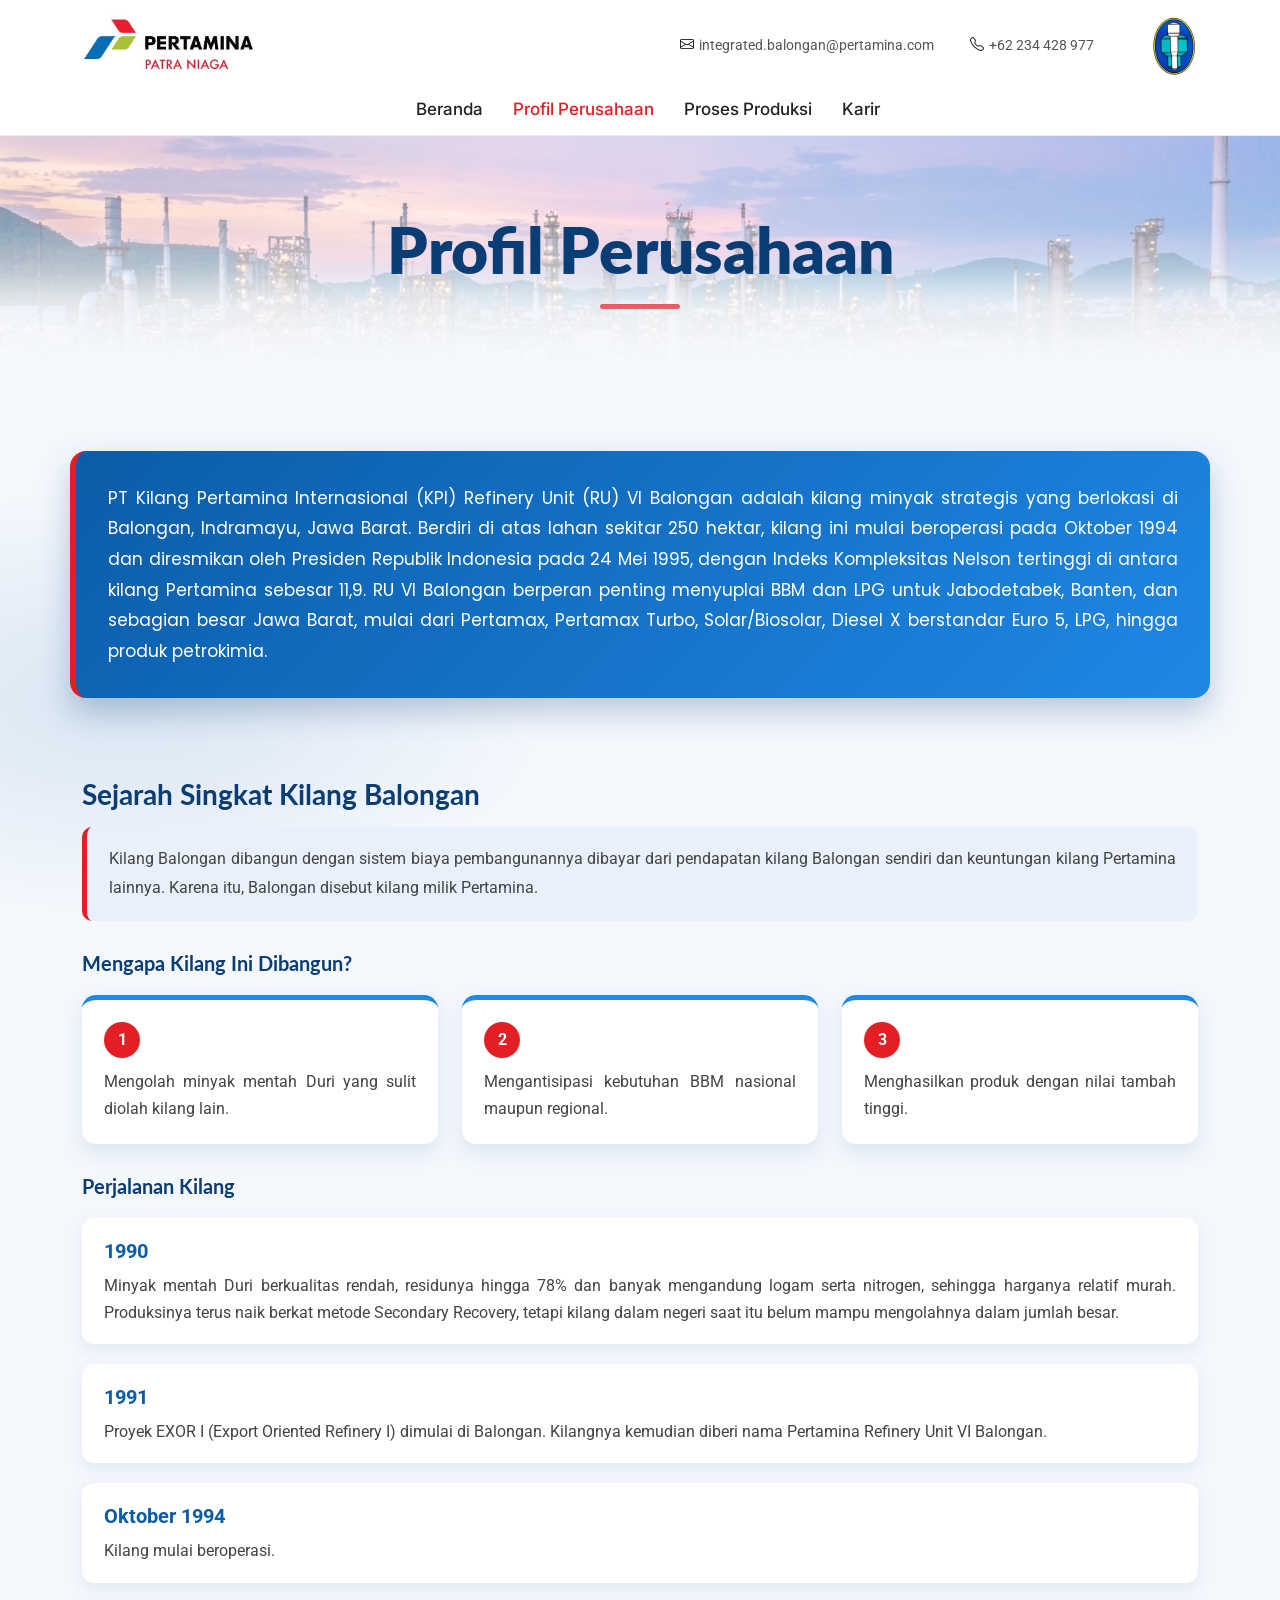
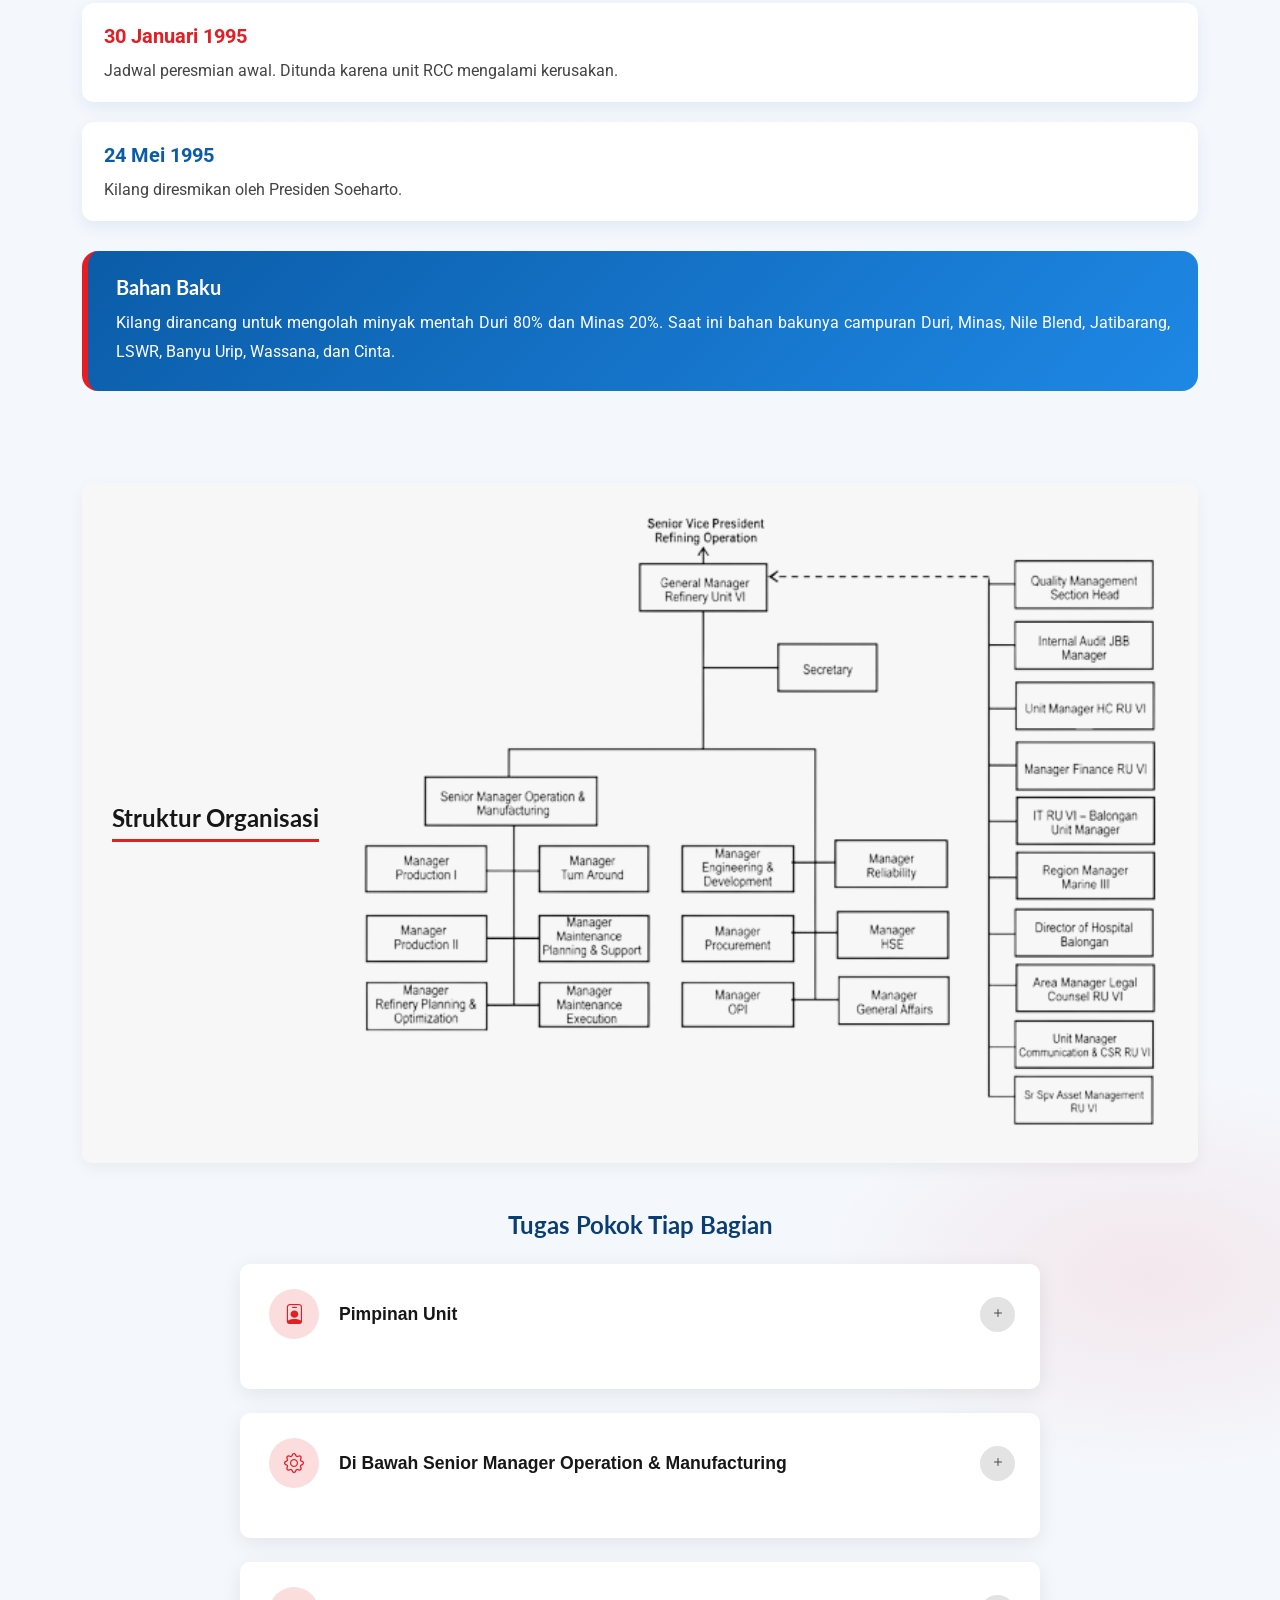
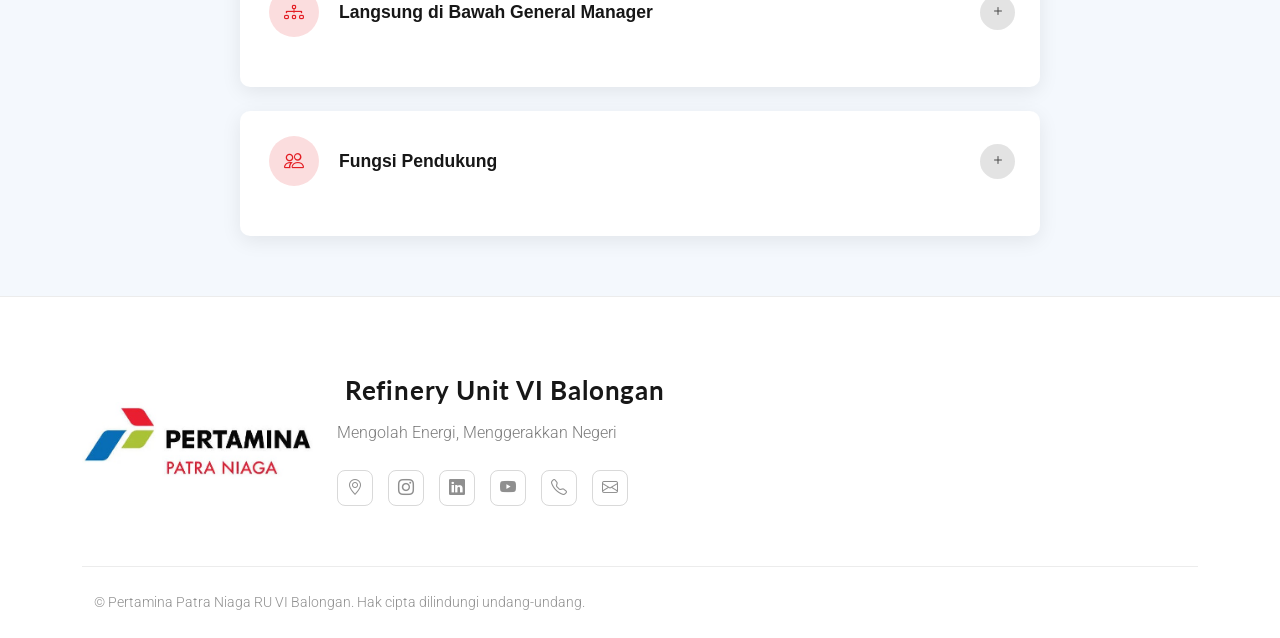
==== commit 63eea955: "merevisi bagian" ====
--- a/portfolio-details.html
+++ b/portfolio-details.html
@@ -9,8 +9,8 @@
   <meta name="keywords" content="">
 
   <!-- Favicons -->
-  <link href="assets/img/favicon.png" rel="icon">
-  <link href="assets/img/apple-touch-icon.png" rel="apple-touch-icon">
+  <link href="assets/img/Desain Tanpa Judul (2).png" rel="icon">
+  <link href="assets/img/Desain Tanpa Judul (2).png" rel="apple-touch-icon">
 
   <!-- Fonts -->
   <link href="https://fonts.googleapis.com" rel="preconnect">
@@ -42,7 +42,7 @@
     <div class="container-fluid container-xl position-relative">
 
       <div class="top-row d-flex align-items-center justify-content-between">
-        <a href="index.html" class="logo d-flex align-items-center">
+        <a class="logo d-flex align-items-center">
           <!-- Uncomment the line below if you also wish to use an image logo -->
           <!-- <img src="assets/img/logo.webp" alt=""> -->
            <img src="assets/img/Logo Pertamina.jpg" alt="Logo" class="logo-img">
@@ -65,8 +65,7 @@
         <nav id="navmenu" class="navmenu">
            <ul>
             <li><a href="index.html" >Beranda</a></li>
-          <li><a href="portfolio-details.html#profil-perusahaan">Profil Perusahaan</a></li>
-          <li><a href="portfolio-details.html#struktur-organisasi">Struktur Organisasi</a></li>
+            <li><a href="portfolio-details.html" class="active">Profil Perusahaan</a></li>
           <li><a href="service-details.html">Proses Produksi</a></li>
           <li><a href="starter-page.html">Karir</a></li>
             </li>
@@ -91,14 +90,15 @@
 
       <div class="container" data-aos="fade-up">
         <div class="row gy-4">
-            <div class="portfolio-description" data-aos="fade-up" data-aos-delay="300">
+            <div class="portfolio-description teks-justify" data-aos="fade-up" data-aos-delay="300">
               <p>
                 PT Kilang Pertamina Internasional (KPI) Refinery Unit (RU) VI Balongan adalah kilang minyak strategis yang berlokasi di Balongan, Indramayu, Jawa Barat. Berdiri di atas lahan sekitar 250 hektar, kilang ini mulai beroperasi pada Oktober 1994 dan diresmikan oleh Presiden Republik Indonesia pada 24 Mei 1995, dengan Indeks Kompleksitas Nelson tertinggi di antara kilang Pertamina sebesar 11,9. RU VI Balongan berperan penting menyuplai BBM dan LPG untuk Jabodetabek, Banten, dan sebagian besar Jawa Barat, mulai dari Pertamax, Pertamax Turbo, Solar/Biosolar, Diesel X berstandar Euro 5, LPG, hingga produk petrokimia.
               </p>
             </div>
           </div>
+
         <div class="row mt-5">
-  <div class="col-12 sejarah-balongan" data-aos="fade-up">
+  <div class="col-12 sejarah-balongan teks-justify" data-aos="fade-up">
     <h3>Sejarah Singkat Kilang Balongan</h3>
 
     <p class="pembuka">Kilang Balongan dibangun dengan sistem biaya pembangunannya dibayar dari pendapatan kilang Balongan sendiri dan keuntungan kilang Pertamina lainnya. Karena itu, Balongan disebut kilang milik Pertamina.</p>
@@ -162,11 +162,11 @@
               <img style="flex: 1; min-width: 300px; max-width: 900px; height: auto;" src="assets/img/Bagan-removebg-preview.png" alt="Struktur Organisasi" class="img-fluid">
             </div>
             <div class="tugas-struktur">
-              <h4 class="fw-bold mb-4 text-center">Tugas Pokok Tiap Bagian</h4>
-                            <div class="faq">
+                          <h4 class="fw-bold mt-5 mb-4 text-center">Tugas Pokok Tiap Bagian</h4>
+              <div class="faq">
                 <div class="faq-wrapper">
 
-                  <div class="faq-item faq-active">
+                  <div class="faq-item">
                     <div class="faq-header">
                       <div class="faq-icon"><i class="bi bi-person-badge"></i></div>
                       <h4>Pimpinan Unit</h4>
@@ -271,7 +271,7 @@
             <p class="tagline">Mengolah Energi, Menggerakkan Negeri</p>
 
             <div class="social-links mt-4">
-              <a href="https://www.google.com/maps/search/?api=1&query=Pertamina%20RU%20VI%20Balongan" target="_blank" rel="noopener" aria-label="Lokasi"><i class="bi bi-geo-alt"></i></a>
+              <a href="https://maps.app.goo.gl/W5RMtkGetX8gbsHt7" target="_blank" rel="noopener" aria-label="Lokasi"><i class="bi bi-geo-alt"></i></a>
               <a href="https://www.instagram.com/pertamina_ru6?utm_source=ig_web_button_share_sheet&xtok=ZDNlZDc0MzIxNw==" target="_blank" rel="noopener" aria-label="Instagram"><i class="bi bi-instagram"></i></a>
               <a href="https://id.linkedin.com/company/pt-kilang-pertamina-internasional" target="_blank" rel="noopener" aria-label="LinkedIn"><i class="bi bi-linkedin"></i></a>
               <a href="https://www.youtube.com/@pertamina_ru6/featured" target="_blank" rel="noopener" aria-label="YouTube"><i class="bi bi-youtube"></i></a>
@@ -343,45 +343,6 @@
       posisiTerakhir = posisiSekarang;
     });
 
-    /* warna menu aktif: Profil di atas, Struktur saat bagian struktur sudah dekat */
-    var linkProfil = document.querySelector('.nav-wrap a[href="portfolio-details.html#profil-perusahaan"]');
-    var linkStruktur = document.querySelector('.nav-wrap a[href="portfolio-details.html#struktur-organisasi"]');
-    var bagianStruktur = document.getElementById('struktur-organisasi');
-
-    function cekMenuAktif() {
-      var jarakDariAtas = bagianStruktur.getBoundingClientRect().top;
-
-      if (jarakDariAtas <= 300) {
-        linkStruktur.classList.add('active');
-        linkProfil.classList.remove('active');
-      } else {
-        linkProfil.classList.add('active');
-        linkStruktur.classList.remove('active');
-      }
-    }
-    window.addEventListener('scroll', cekMenuAktif);
-    window.addEventListener('load', cekMenuAktif);
-    cekMenuAktif();
-    
-    function keStruktur() {
-      var posisi = bagianStruktur.getBoundingClientRect().top + window.scrollY - 110;
-      window.scrollTo(0, posisi);
-    }
-
-    linkStruktur.addEventListener('click', function (e) {
-      e.preventDefault();
-      keStruktur();
-    });
-
-    if (window.location.hash === '#struktur-organisasi') {
-      keStruktur();
-    }
-
-    window.addEventListener('load', function () {
-      if (window.location.hash === '#struktur-organisasi') {
-        setTimeout(keStruktur, 120);
-      }
-    });
   </script>
 </body>
 
--- a/assets/css/main.css
+++ b/assets/css/main.css
@@ -1822,4 +1822,41 @@
     background-repeat: no-repeat;
     background-color: #ffffff;
   }
+}
+@media (min-width: 768px) {
+  .teks-justify {
+    text-align: justify;
+  }
+}
+.contact .info-item p a {
+  color: #ffffff;
+}
+.contact .info-item p a:hover {
+  text-decoration: underline;
+}
+.portfolio-details-page .page-title {
+  padding-bottom: 50px;
+}
+.portfolio-details-page .page-title::after {
+  height: 120px;
+}
+.portfolio-details-page .page-title {
+  padding-bottom: 50px;
+}
+.portfolio-details-page .page-title::after {
+  height: 120px;
+}
+.teks-justify {
+  text-align: justify;
+}
+.service-details-page .page-title {
+  padding-bottom: 50px;
+}
+.service-details-page .page-title::after {
+  height: 120px;
+}.starter-page-page .page-title {
+  padding-bottom: 50px;
+}
+.starter-page-page .page-title::after {
+  height: 120px;
 }
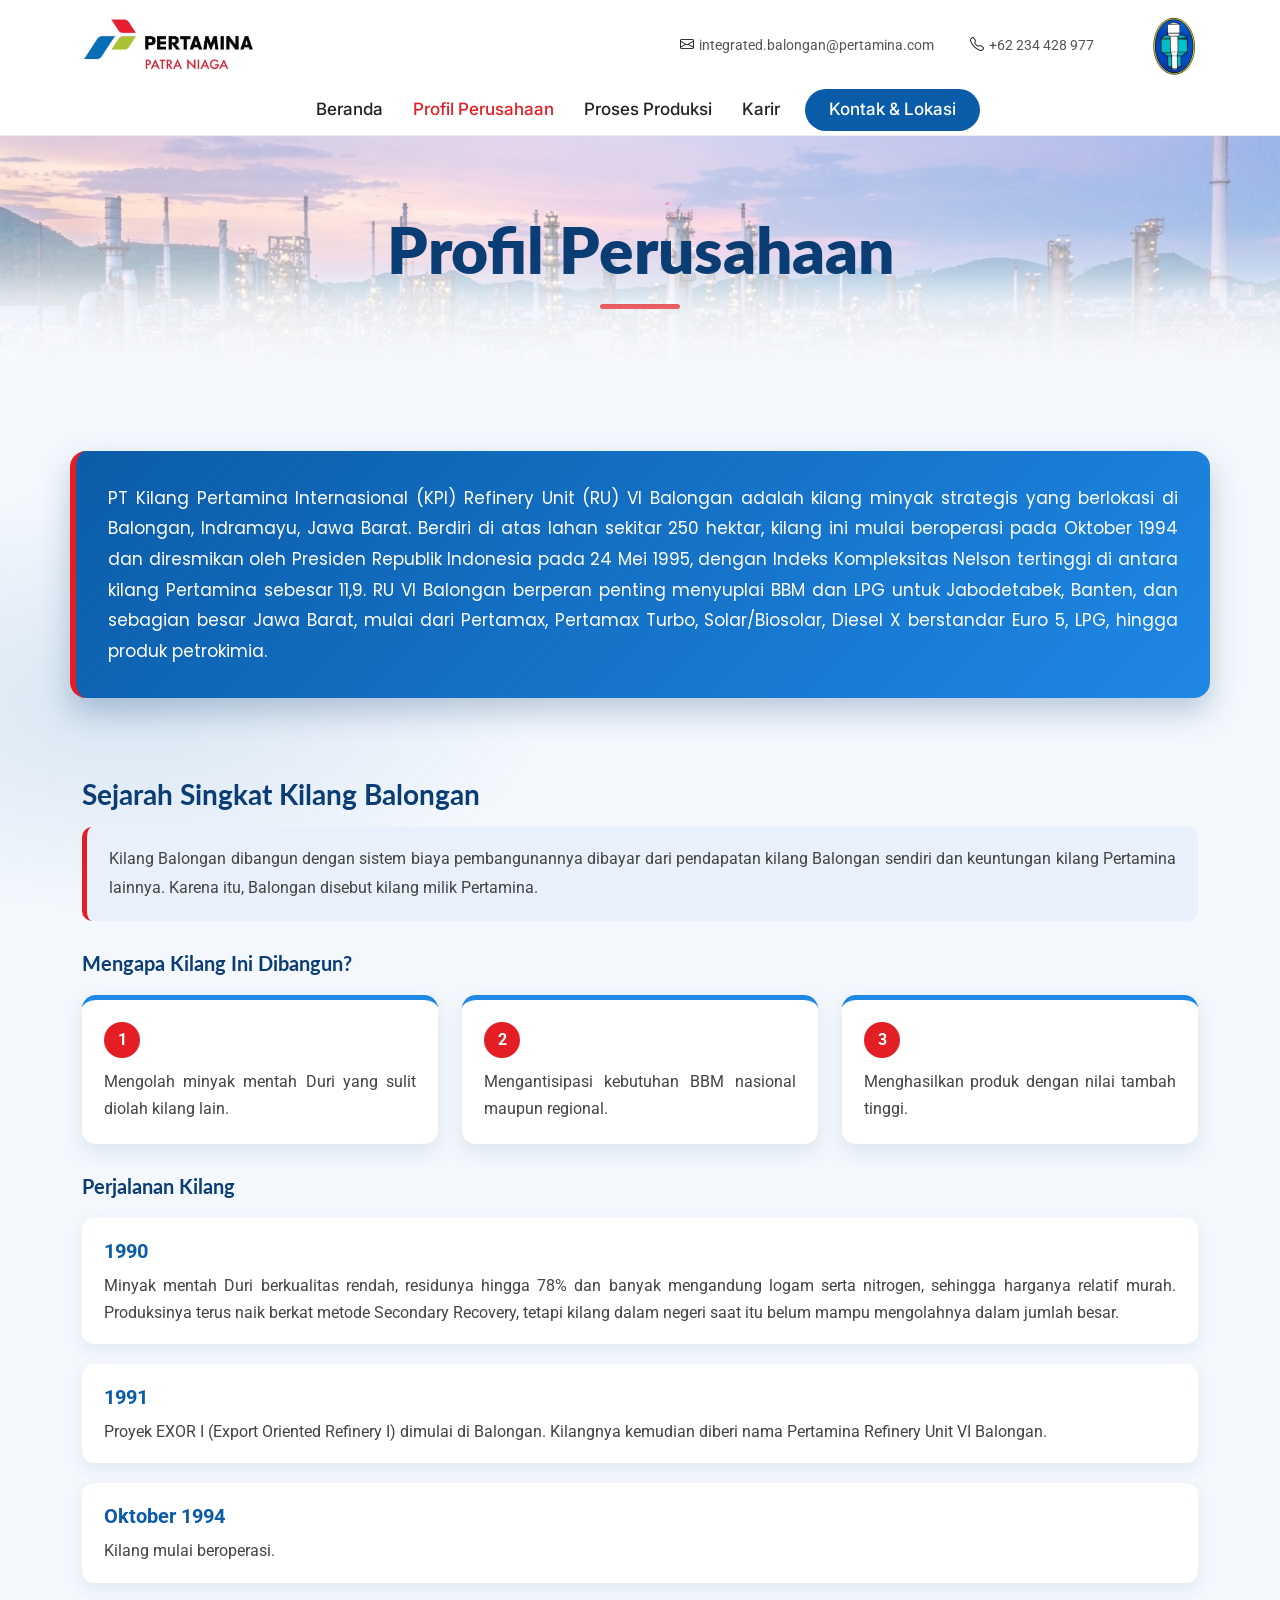
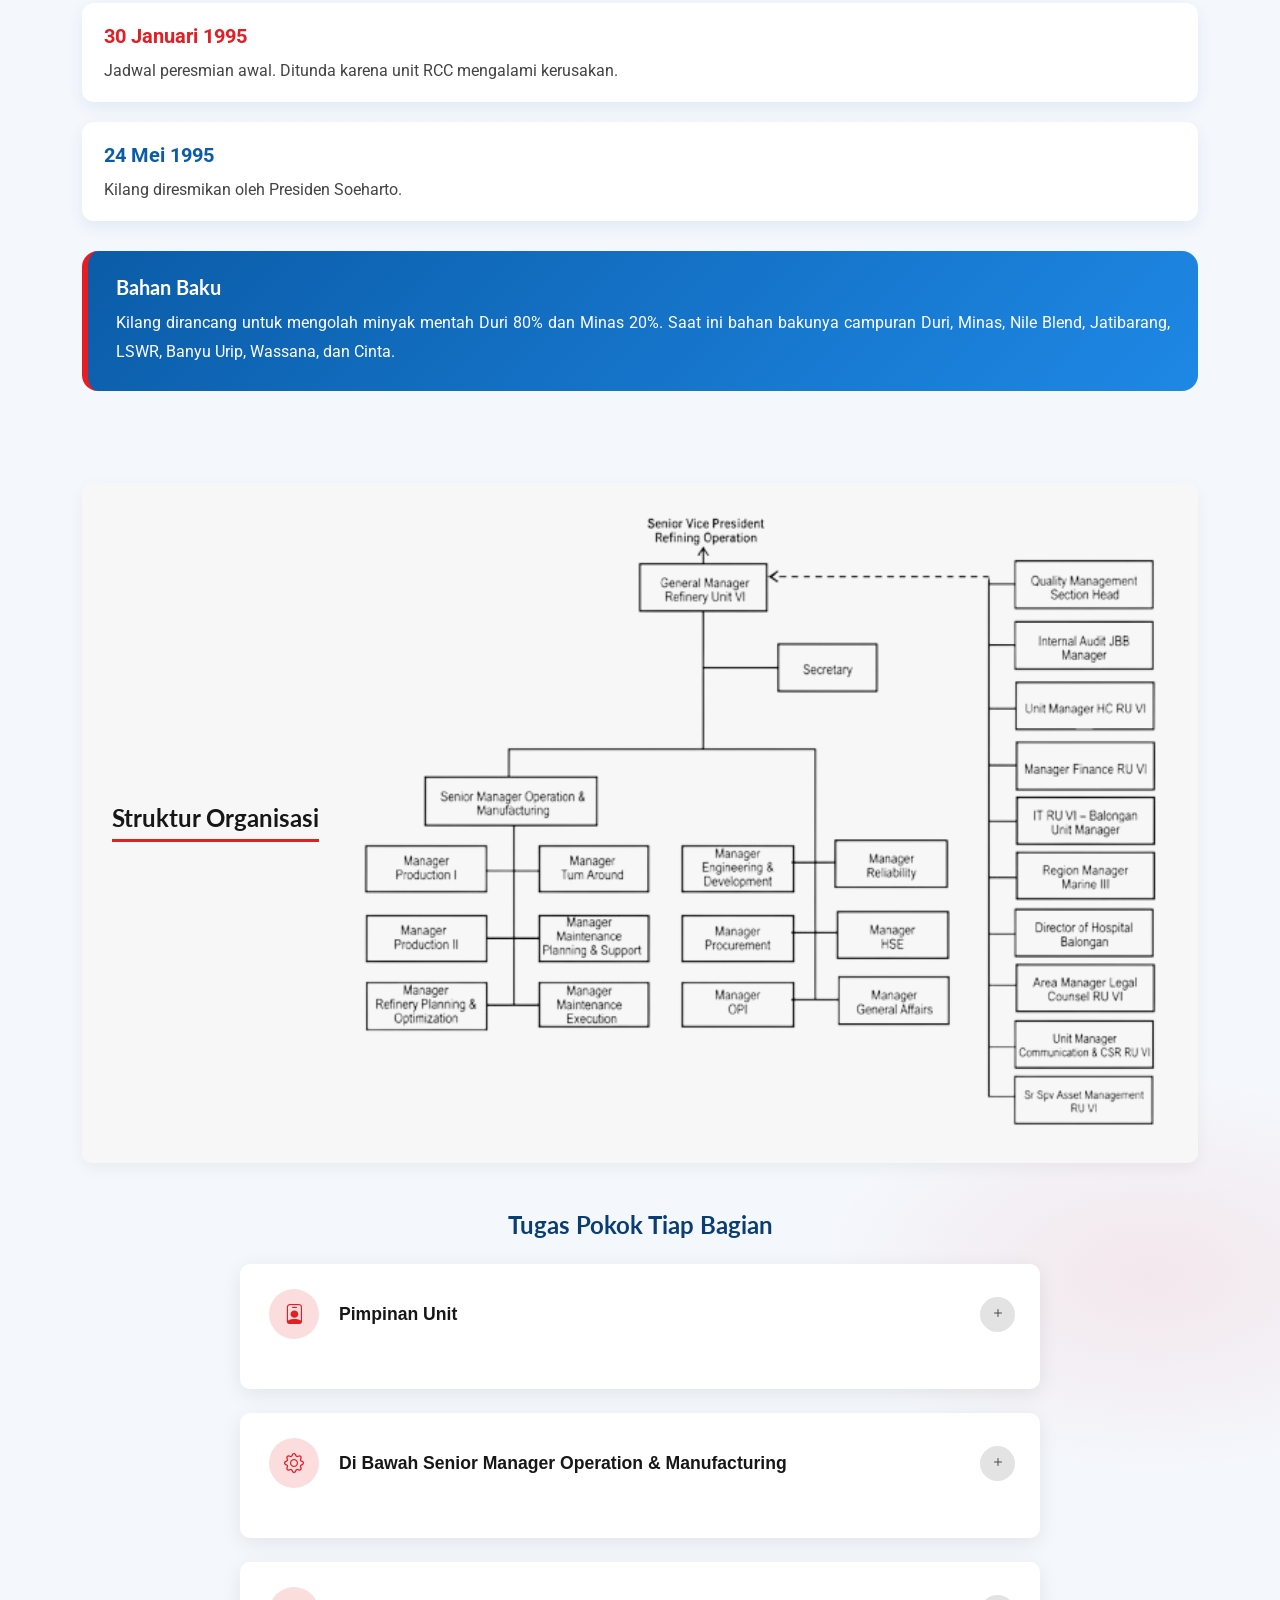
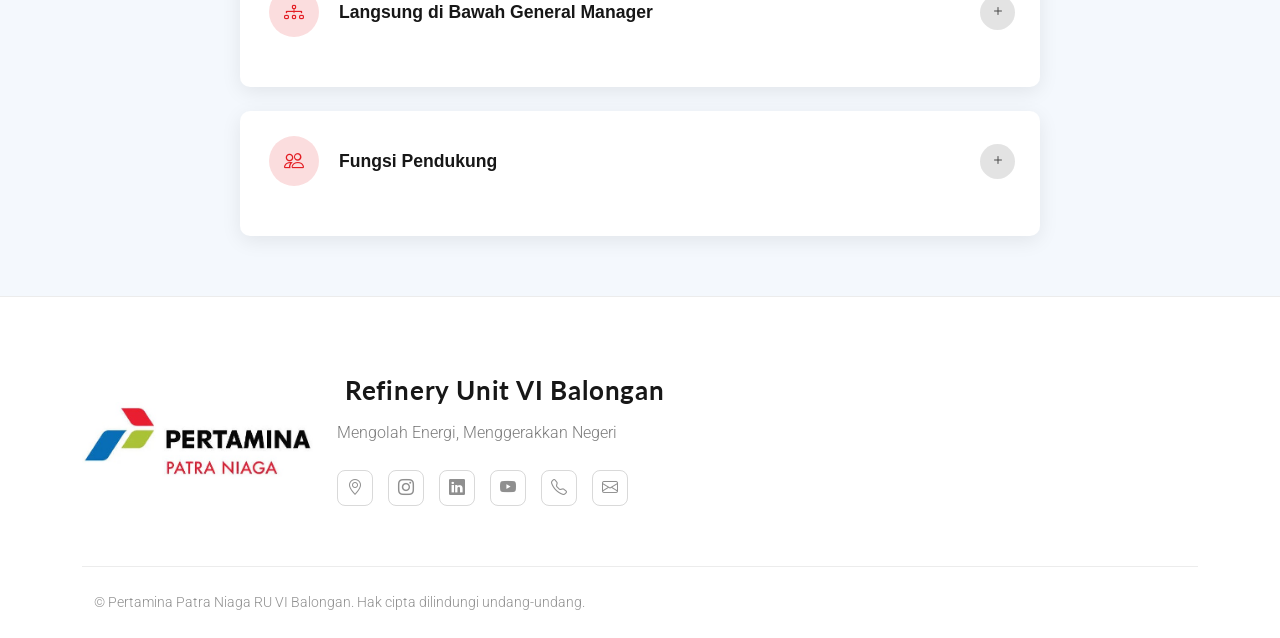
==== commit 55e6fa7e: "mengubah" ====
--- a/portfolio-details.html
+++ b/portfolio-details.html
@@ -64,11 +64,12 @@
       <div class="container d-flex justify-content-center position-relative">
         <nav id="navmenu" class="navmenu">
            <ul>
-            <li><a href="index.html" >Beranda</a></li>
-            <li><a href="portfolio-details.html" class="active">Profil Perusahaan</a></li>
-          <li><a href="service-details.html">Proses Produksi</a></li>
-          <li><a href="starter-page.html">Karir</a></li>
-            </li>
+              <li><a href="index.html">Beranda</a></li>
+              <li><a href="portfolio-details.html" class="active">Profil Perusahaan</a></li>
+              <li><a href="service-details.html">Proses Produksi</a></li>
+              <li><a href="starter-page.html">Karir</a></li>
+              <li><a href="index.html#contact" class="menu-tombol">Kontak & Lokasi</a></li>
+            </ul>
           </ul>
           <i class="mobile-nav-toggle d-xl-none bi bi-list"></i>
         </nav>
@@ -342,8 +343,29 @@
 
       posisiTerakhir = posisiSekarang;
     });
-
-  </script>
+    var menuBeranda = document.querySelector('.navmenu a[href="index.html"]');
+    var menuKontak = document.querySelector('.navmenu a[href="index.html#contact"]');
+    var bagianKontak = document.querySelector('#contact');
+
+    function sorotMenu() {
+      var diKontak = bagianKontak.getBoundingClientRect().top <= window.innerHeight / 2;
+      menuKontak.classList.toggle('active', diKontak);
+      menuBeranda.classList.toggle('active', !diKontak);
+    }
+
+  function namaFile(alamat) {
+    return alamat.split('/').pop() || 'index.html';
+  }
+
+  document.querySelectorAll('.navmenu a').forEach(function (link) {
+    if (!link.hash && namaFile(link.pathname) === namaFile(location.pathname)) {
+      link.addEventListener('click', function (e) {
+        e.preventDefault();
+      });
+    }
+  });
+</script>
+
 </body>
 
 </html>
--- a/assets/css/main.css
+++ b/assets/css/main.css
@@ -1854,9 +1854,78 @@
 }
 .service-details-page .page-title::after {
   height: 120px;
-}.starter-page-page .page-title {
+}
+.starter-page-page .page-title {
+  padding-top: 90px;
   padding-bottom: 50px;
 }
 .starter-page-page .page-title::after {
   height: 120px;
-}+}
+/* formulir kontak */
+.contact .php-email-form .form-control {
+  padding: 10px 15px;
+  box-shadow: none;
+  border-radius: 0;
+  color: var(--default-color);
+  background-color: color-mix(in srgb, var(--background-color), transparent 50%);
+  border-color: color-mix(in srgb, var(--default-color), transparent 80%);
+}
+
+.contact .php-email-form .form-control:focus {
+  border-color: var(--accent-color);
+}
+
+.contact .php-email-form .form-control::placeholder {
+  color: color-mix(in srgb, var(--default-color), transparent 70%);
+}
+
+.contact .php-email-form button[type="submit"] {
+  color: var(--contrast-color);
+  background: var(--accent-color);
+  border: 0;
+  padding: 10px 30px;
+  border-radius: 50px;
+  transition: 0.4s;
+}
+
+.contact .php-email-form button[type="submit"]:hover {
+  background: color-mix(in srgb, var(--accent-color), transparent 20%);
+}
+#ringkas-pesan {
+  white-space: pre-line;
+}
+@media (max-width: 767px) {
+  #hero {
+    background-image:
+      linear-gradient(180deg,
+        rgba(255, 255, 255, 0.45) 0%,
+        rgba(255, 255, 255, 0.60) 40%,
+        rgba(255, 255, 255, 0.90) 80%,
+        rgba(255, 255, 255, 1) 100%),
+      url("../img/PABRIK.jpg");
+  }
+}
+.header .navmenu li a.menu-tombol {
+  background-color: #0b5ca8;
+  color: #ffffff;
+  padding: 8px 24px;
+  border-radius: 50px;
+  margin-left: 10px;
+}
+
+.header .navmenu li a.menu-tombol:hover,
+.header .navmenu li a.menu-tombol:focus {
+  background-color: #e31e24;
+  color: #ffffff;
+}
+
+@media (max-width: 1199px) {
+  .header .navmenu li a.menu-tombol {
+    margin: 8px 20px;
+    justify-content: center;
+  }
+}
+.index-page .navmenu a[href="index.html"] {
+  color: var(--nav-hover-color);
+}
